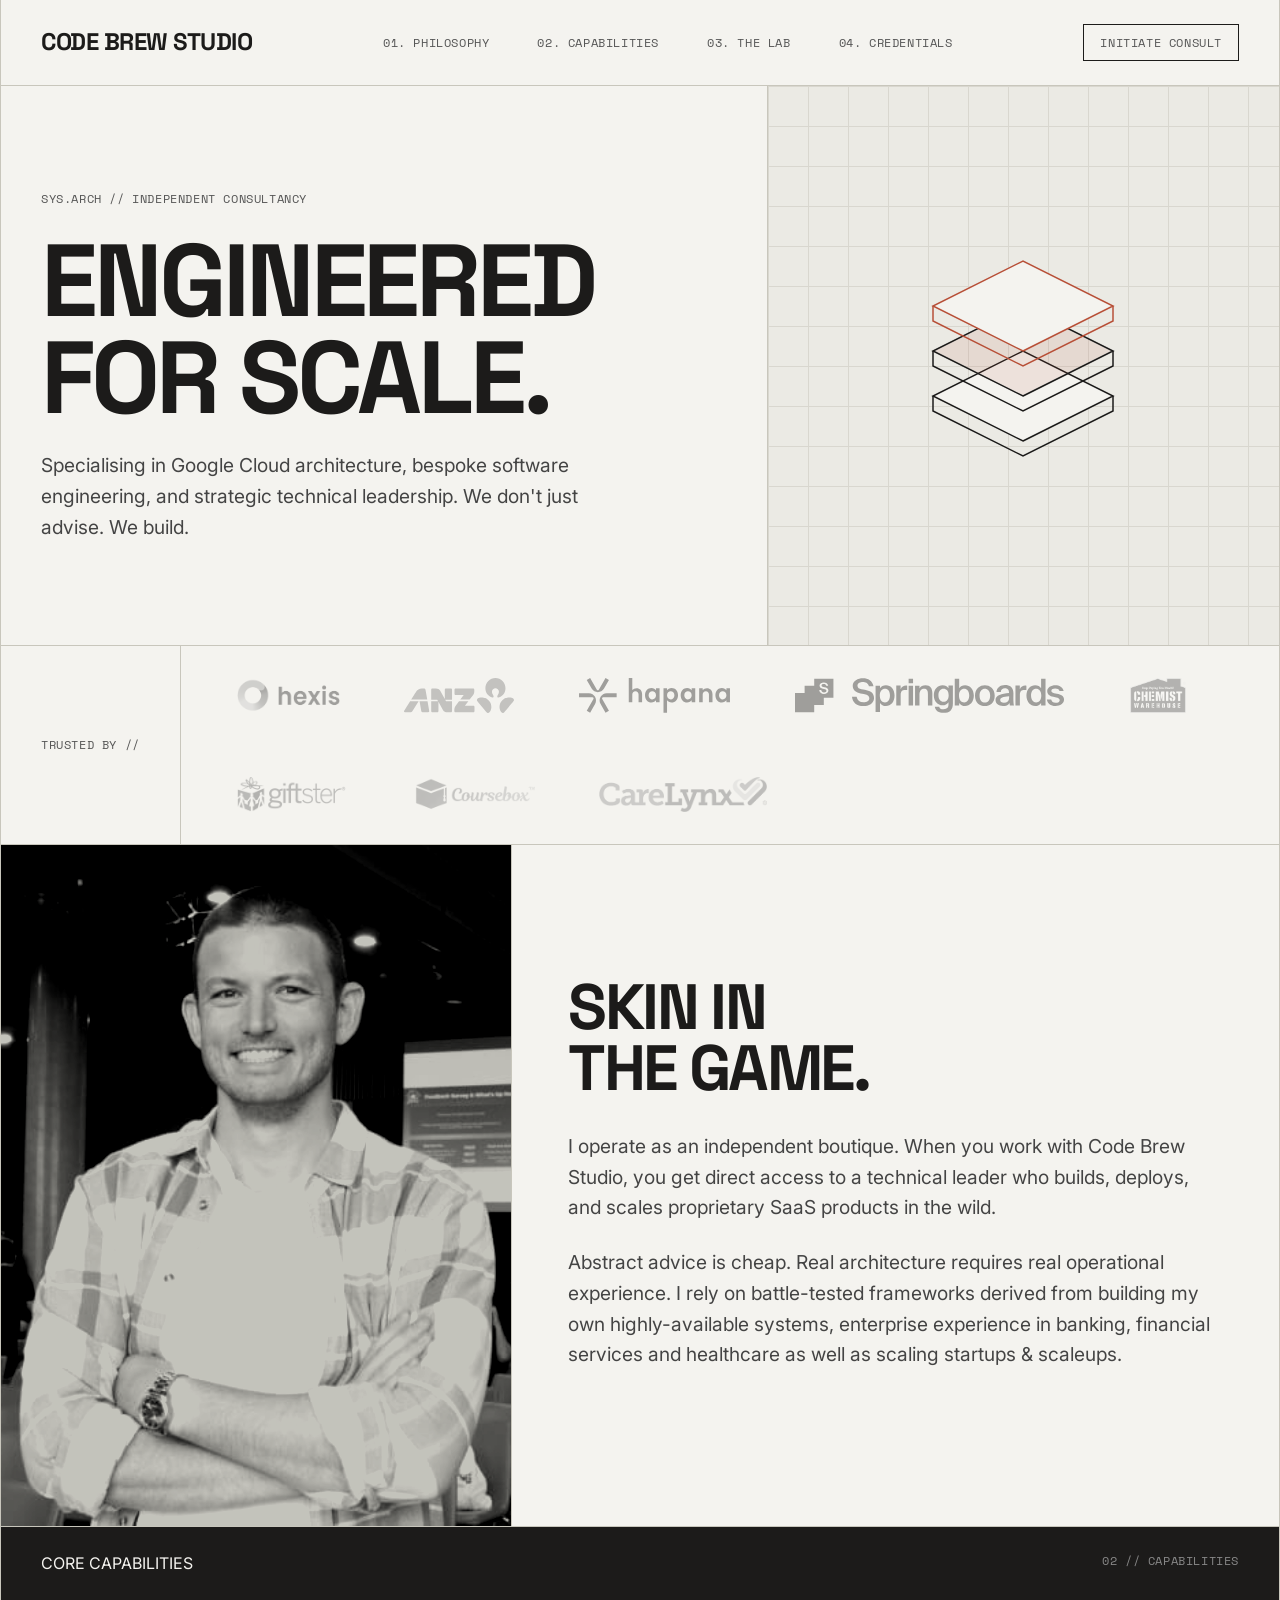
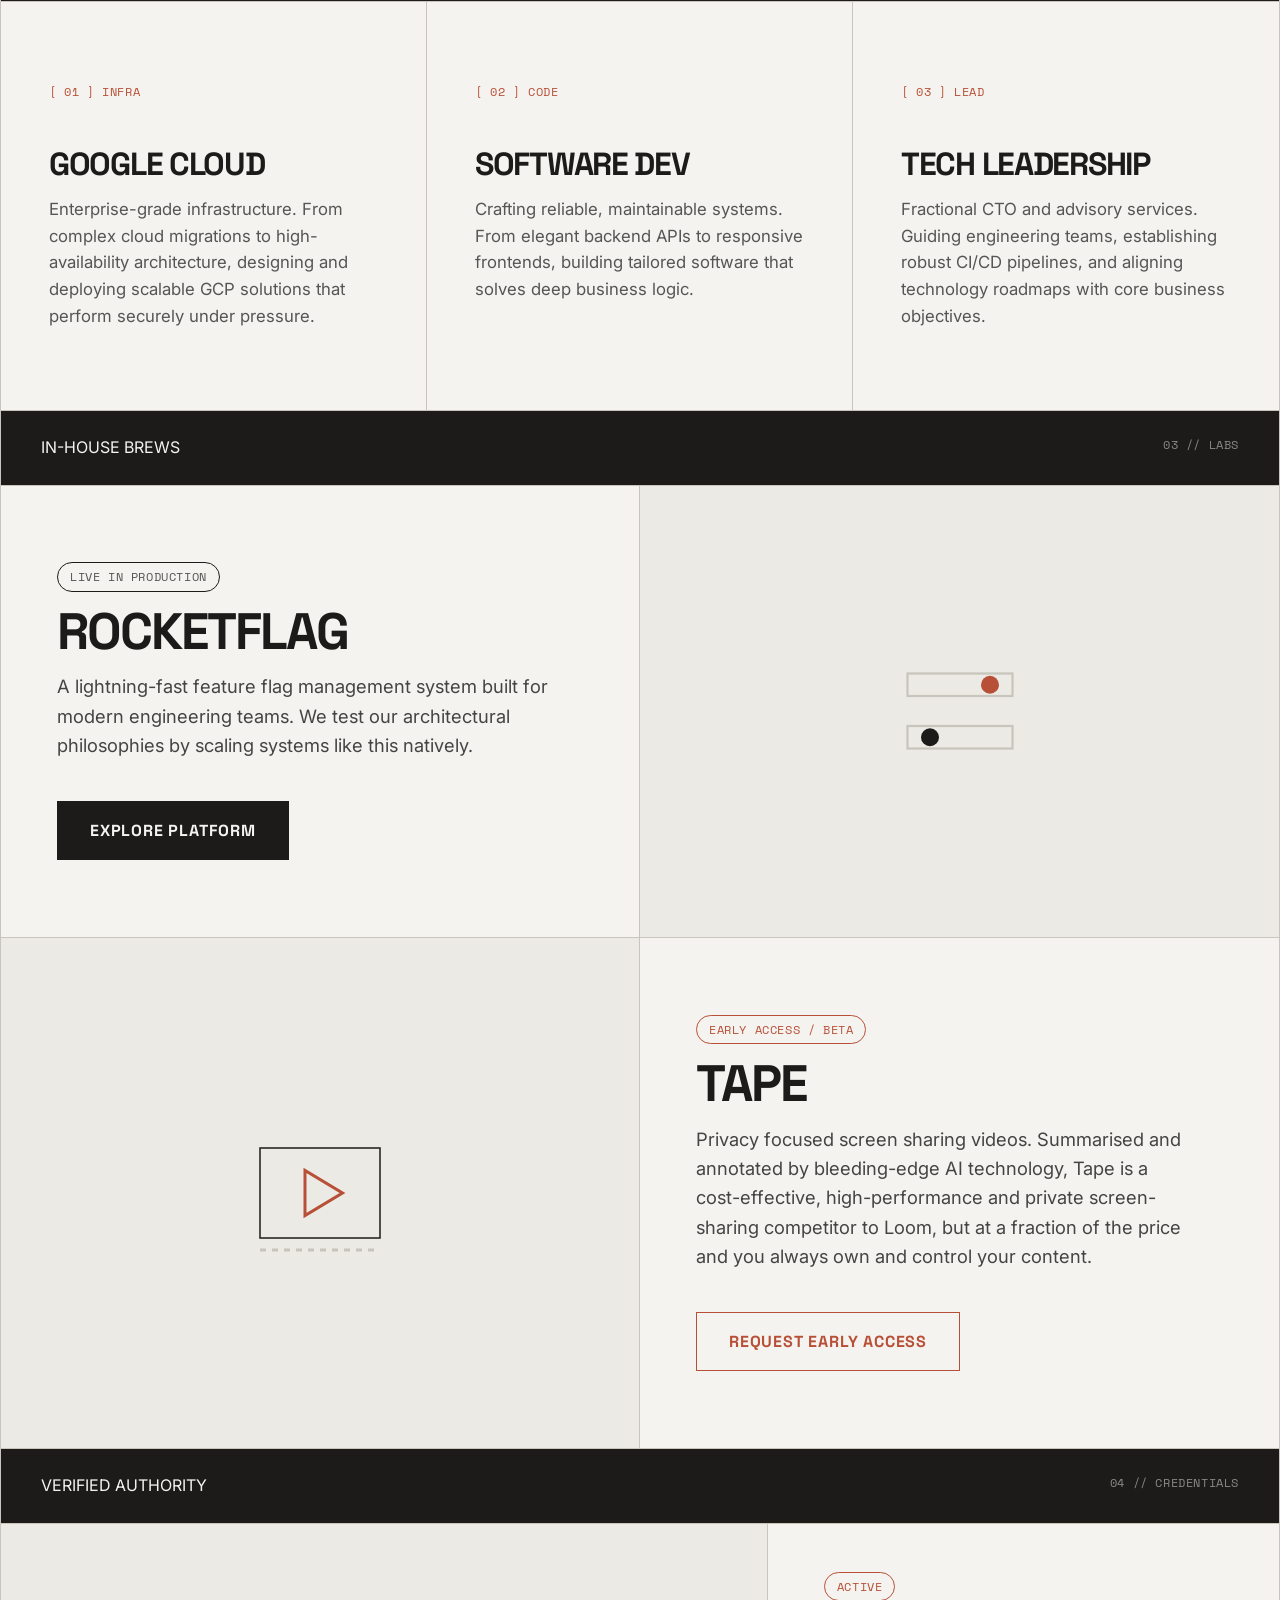
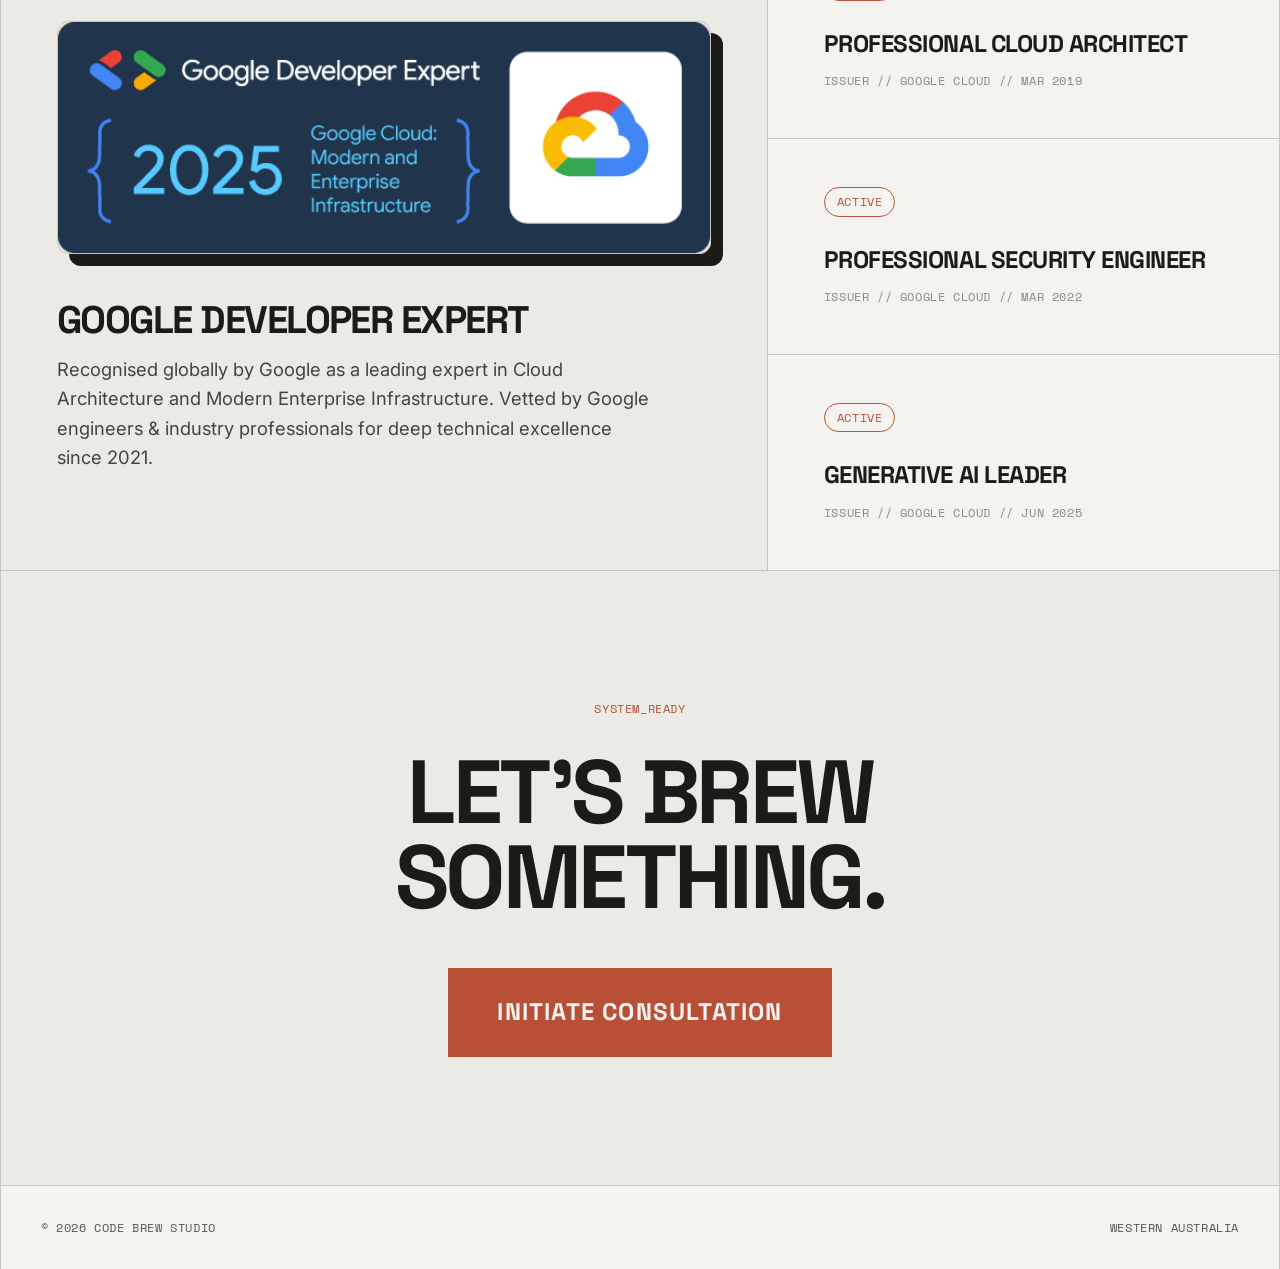
==== public/index.html @ c3c7cd00 "move styles and update with GDE & certs" ====
<!DOCTYPE html>
<html lang="en">

<head>
  <meta charset="UTF-8">
  <meta name="viewport" content="width=device-width, initial-scale=1.0">
  <title>Code Brew Studio | Technical Consultancy & Engineering</title>
  <meta name="description"
    content="Independent boutique technical consultancy specialising in Google Cloud architecture, bespoke software engineering, and technical leadership.">

  <link rel="preconnect" href="https://fonts.googleapis.com">
  <link rel="preconnect" href="https://fonts.gstatic.com" crossorigin>
  <link
    href="https://fonts.googleapis.com/css2?family=Inter:wght@400;500&family=Space+Grotesk:wght@500;700&family=Space+Mono&display=swap"
    rel="stylesheet">
  <link rel="stylesheet" href="css/styles.css">
</head>

<body>

  <div class="container">

    <nav class="b-bottom">
      <div class="brand">Code Brew Studio</div>
      <div class="nav-links mono">
        <a href="#philosophy">01. Philosophy</a>
        <a href="#capabilities">02. Capabilities</a>
        <a href="#saas">03. The Lab</a>
        <a href="#credentials">04. Credentials</a>
      </div>
      <a href="#contact" class="mono" style="border: 1px solid var(--text); padding: 0.5rem 1rem;">Initiate Consult</a>
    </nav>

    <header class="hero b-bottom">
      <div class="hero-content b-right">
        <span class="mono">SYS.ARCH // INDEPENDENT CONSULTANCY</span>
        <h1>ENGINEERED<br>FOR SCALE.</h1>
        <p>Specialising in Google Cloud architecture, bespoke software engineering, and strategic technical leadership.
          We don't just advise. We build.</p>
      </div>

      <div class="hero-visual">
        <div class="grid-bg"></div>
        <svg width="300" height="300" viewBox="0 0 100 100" style="z-index: 1; overflow: visible;">
          <g style="animation: hover 6s ease-in-out infinite;">
            <path d="M50 75 L80 60 L50 45 L20 60 Z" fill="var(--bg)" stroke="var(--text)" stroke-width="0.5" />
            <path d="M20 60 L20 65 L50 80 L80 65 L80 60" fill="none" stroke="var(--text)" stroke-width="0.5" />
          </g>

          <g style="animation: hover 6s ease-in-out infinite 0.5s;">
            <path d="M50 60 L80 45 L50 30 L20 45 Z" fill="var(--accent)" stroke="var(--text)" stroke-width="0.5"
              opacity="0.1" />
            <path d="M50 60 L80 45 L50 30 L20 45 Z" fill="none" stroke="var(--text)" stroke-width="0.5" />
            <path d="M20 45 L20 50 L50 65 L80 50 L80 45" fill="none" stroke="var(--text)" stroke-width="0.5" />
          </g>

          <g style="animation: hover 6s ease-in-out infinite 1s;">
            <path d="M50 45 L80 30 L50 15 L20 30 Z" fill="var(--bg)" stroke="var(--accent)" stroke-width="0.5" />
            <path d="M20 30 L20 35 L50 50 L80 35 L80 30" fill="none" stroke="var(--accent)" stroke-width="0.5" />
          </g>
        </svg>

        <style>
          @keyframes hover {

            0%,
            100% {
              transform: translateY(0);
            }

            50% {
              transform: translateY(-5px);
            }
          }
        </style>
        <!-- <img src="gde.png" alt="Google Developer Expert 2025" class="gde-badge"> -->
      </div>
    </header>

    <div class="logo-strip b-bottom">
      <div class="logo-label b-right mono">
        TRUSTED BY //
      </div>
      <div class="logo-track">
        <img src="img/hexis-logo.png" alt="Hexis" class="client-logo">
        <img src="img/anz-logo.svg" alt="ANZ Bank" class="client-logo">
        <img src="img/hapana.svg" alt="Hapana" class="client-logo">
        <img src="img/springboards.svg" alt="Springboards" class="client-logo">
        <img src="img/chemist_warehouse.png" alt="Chemist Warehouse" class="client-logo">
        <img src="img/giftster.webp" alt="Gifster" class="client-logo">
        <img src="img/coursebox.webp" alt="Courseox" class="client-logo">
        <img src="img/carelynx-logo.webp" alt="CareLynx" class="client-logo">
      </div>
    </div>

    <section id="philosophy" class="philosophy b-bottom">
      <div class="portrait-wrap b-right">
        <img src="profile.jpg?q=80&w=1000&auto=format&fit=crop" alt="Consultant Portrait" class="portrait-img">
      </div>
      <div class="phil-content">
        <h2>SKIN IN<br>THE GAME.</h2>
        <p>I operate as an independent boutique. When you work with Code Brew Studio, you get direct access to a
          technical leader who builds, deploys, and scales proprietary SaaS products in the wild.</p>
        <p>Abstract advice is cheap. Real architecture requires real operational experience. I rely on battle-tested
          frameworks derived from building my own highly-available systems, enterprise experience in banking, financial
          services and healthcare as well as scaling startups & scaleups.</p>
      </div>
    </section>

    <div class="section-label b-bottom" id="capabilities">
      <span>CORE CAPABILITIES</span>
      <span class="mono">02 // CAPABILITIES</span>
    </div>

    <div class="cap-grid b-bottom">
      <div class="cap-card b-right">
        <span class="mono">[ 01 ] INFRA</span>
        <h3>Google Cloud</h3>
        <p>Enterprise-grade infrastructure. From complex cloud migrations to high-availability architecture, designing
          and deploying scalable GCP solutions that perform securely under pressure.</p>
      </div>
      <div class="cap-card b-right">
        <span class="mono">[ 02 ] CODE</span>
        <h3>Software Dev</h3>
        <p>Crafting reliable, maintainable systems. From elegant backend APIs to responsive frontends, building tailored
          software that solves deep business logic.</p>
      </div>
      <div class="cap-card">
        <span class="mono">[ 03 ] LEAD</span>
        <h3>Tech Leadership</h3>
        <p>Fractional CTO and advisory services. Guiding engineering teams, establishing robust CI/CD pipelines, and
          aligning technology roadmaps with core business objectives.</p>
      </div>
    </div>

    <div class="section-label b-bottom" id="saas">
      <span>IN-HOUSE BREWS</span>
      <span class="mono">03 // LABS</span>
    </div>

    <div class="saas-grid b-bottom">
      <div class="saas-item b-bottom">
        <div class="saas-content b-right">
          <span class="mono badge">LIVE IN PRODUCTION</span>
          <h3>RocketFlag</h3>
          <p>A lightning-fast feature flag management system built for modern engineering teams. We test our
            architectural philosophies by scaling systems like this natively.</p>
          <a href="https://rocketflag.app" target="_blank" class="btn">Explore Platform</a>
        </div>
        <div class="saas-visual">
          <svg width="150" height="150" viewBox="0 0 100 100" style="overflow:visible;">
            <rect x="15" y="25" width="70" height="15" fill="none" stroke="var(--border)" stroke-width="1.5" />
            <rect x="15" y="60" width="70" height="15" fill="none" stroke="var(--border)" stroke-width="1.5" />
            <circle cx="70" cy="32.5" r="6" fill="var(--accent)" />
            <circle cx="30" cy="67.5" r="6" fill="var(--text)" />
          </svg>
        </div>
      </div>

      <div class="saas-item">
        <div class="saas-visual b-right">
          <svg width="150" height="150" viewBox="0 0 100 100" style="overflow:visible;">
            <rect x="10" y="20" width="80" height="60" fill="none" stroke="var(--text)" stroke-width="1" />
            <polygon points="40,35 40,65 65,50" fill="none" stroke="var(--accent)" stroke-width="2" />
            <line x1="10" y1="88" x2="90" y2="88" stroke="var(--border)" stroke-width="2" stroke-dasharray="4 4" />
          </svg>
        </div>
        <div class="saas-content">
          <span class="mono badge accent">EARLY ACCESS / BETA</span>
          <h3>Tape</h3>
          <p>Privacy focused screen sharing videos. Summarised and annotated by bleeding-edge AI technology, Tape is a
            cost-effective,
            high-performance and private screen-sharing competitor to Loom, but at a fraction of the price and you
            always own and control your content.</p>
          <a href="mailto:tape@codebrew.au" target="_blank" class="btn btn-outline"
            style="border-color: var(--accent); color: var(--accent);">Request Early Access</a>
        </div>
      </div>
    </div>

    <div class="section-label b-bottom" id="credentials">
      <span>VERIFIED AUTHORITY</span>
      <span class="mono">04 // CREDENTIALS</span>
    </div>

    <div class="cred-grid b-bottom">

      <div class="gde-feature b-right">
        <img src="gde.png" alt="Google Developer Expert 2025" class="gde-badge-img">
        <div>
          <h3>Google Developer Expert</h3>
          <p>Recognised globally by Google as a leading expert in Cloud Architecture and Modern Enterprise
            Infrastructure. Vetted by Google engineers & industry professionals for deep technical excellence since
            2021.</p>
        </div>
      </div>

      <div class="cert-list">
        <div class="cert-item">
          <span class="mono badge accent" style="width: fit-content; margin-bottom: 1rem;">ACTIVE</span>
          <h4>Professional Cloud Architect</h4>
          <span class="mono" style="color: #888;">ISSUER // GOOGLE CLOUD // Mar 2019</span>
        </div>

        <div class="cert-item">
          <span class="mono badge accent" style="width: fit-content; margin-bottom: 1rem;">ACTIVE</span>
          <h4>Professional Security Engineer</h4>
          <span class="mono" style="color: #888;">ISSUER // GOOGLE CLOUD // Mar 2022</span>
        </div>

        <div class="cert-item">
          <span class="mono badge accent" style="width: fit-content; margin-bottom: 1rem;">ACTIVE</span>
          <h4>Generative AI Leader</h4>
          <span class="mono" style="color: #888;">ISSUER // GOOGLE CLOUD // Jun 2025</span>
        </div>
      </div>

    </div>

    <div class="cta b-bottom" id="contact">
      <span class="mono" style="margin-bottom: 2rem; color: var(--accent);">SYSTEM_READY</span>
      <h2>LET'S BREW<br>SOMETHING.</h2>
      <a href="mailto:hello@codebrew.au" class="btn btn-massive">Initiate Consultation</a>
    </div>

    <footer>
      <span class="mono">&copy; 2026 Code Brew Studio</span>
      <span class="mono">Western Australia</span>
    </footer>

  </div>

</body>

</html>
---- public/css/styles.css ----
:root {
  /* Palette: Bone, Charcoal, & Muted Rust */
  --bg: #f4f3ef;
  --text: #1c1b1a;
  --border: #c8c6bc;
  --accent: #b85038;
  --hover: #ebeae4;
}

* {
  margin: 0;
  padding: 0;
  box-sizing: border-box;
}

html {
  scroll-behavior: smooth;
}

body {
  background-color: var(--bg);
  color: var(--text);
  font-family: "Inter", sans-serif;
  line-height: 1.6;
  -webkit-font-smoothing: antialiased;
  overflow-x: hidden;
}

::selection {
  background-color: var(--accent);
  color: var(--bg);
}

/* Typography */
h1,
h2,
h3,
.brand {
  font-family: "Space Grotesk", sans-serif;
  text-transform: uppercase;
  line-height: 0.95;
  letter-spacing: -0.04em;
  font-weight: 700;
}

.mono {
  font-family: "Space Mono", monospace;
  font-size: 0.75rem;
  text-transform: uppercase;
  letter-spacing: 0.05em;
  color: #555;
}

a {
  text-decoration: none;
  color: inherit;
  transition: 0.2s ease;
}

/* Grid Layout */
.container {
  max-width: 1600px;
  margin: 0 auto;
  border-left: 1px solid var(--border);
  border-right: 1px solid var(--border);
  display: flex;
  flex-direction: column;
  min-height: 100vh;
}

.b-bottom {
  border-bottom: 1px solid var(--border);
}

.b-right {
  border-right: 1px solid var(--border);
}

/* Navigation */
nav {
  display: flex;
  justify-content: space-between;
  align-items: center;
  padding: 1.5rem 2.5rem;
  position: sticky;
  top: 0;
  background: rgba(244, 243, 239, 0.95);
  backdrop-filter: blur(8px);
  z-index: 100;
}

.brand {
  font-size: 1.5rem;
  letter-spacing: -0.02em;
}

.nav-links {
  display: flex;
  gap: 3rem;
}

.nav-links a:hover {
  color: var(--accent);
}

/* Hero Section */
.hero {
  display: grid;
  grid-template-columns: 1.2fr 0.8fr;
}

.hero-content {
  padding: 8vw 2.5rem;
  display: flex;
  flex-direction: column;
  justify-content: center;
}

.hero-content h1 {
  font-size: clamp(3.5rem, 8vw, 8rem);
  margin: 1.5rem 0;
}

.hero-content p {
  font-size: clamp(1.1rem, 1.5vw, 1.3rem);
  max-width: 600px;
  color: #444;
}

/* Living Wireframe Visuals */
.hero-visual,
.saas-visual {
  background: var(--hover);
  position: relative;
  overflow: hidden;
  display: flex;
  align-items: center;
  justify-content: center;
}

.hero-visual {
  min-height: 500px;
}

.grid-bg {
  position: absolute;
  inset: 0;
  background-image: linear-gradient(var(--border) 1px, transparent 1px), linear-gradient(90deg, var(--border) 1px, transparent 1px);
  background-size: 40px 40px;
  opacity: 0.5;
}

@keyframes rotate {
  to {
    transform: rotate(360deg);
  }
}

/* Philosophy & Portrait */
.philosophy {
  display: grid;
  grid-template-columns: 0.8fr 1.2fr;
}

.portrait-wrap {
  background: #d9d8d0;
  aspect-ratio: 3/4;
  overflow: hidden;
  position: relative;
}

.portrait-img {
  width: 100%;
  height: 100%;
  object-fit: cover;
  /* Magic CSS to create the raw, moody editorial look */
  filter: grayscale(100%) contrast(140%) brightness(0.9);
  mix-blend-mode: multiply;
}

.phil-content {
  padding: 6vw 3.5rem;
  display: flex;
  flex-direction: column;
  justify-content: center;
}

.phil-content h2 {
  font-size: clamp(2.5rem, 5vw, 5rem);
  margin-bottom: 2rem;
}

.phil-content p {
  font-size: clamp(1.1rem, 1.5vw, 1.3rem);
  color: #444;
  max-width: 650px;
  margin-bottom: 1.5rem;
}

/* Section Labels */
.section-label {
  padding: 1.5rem 2.5rem;
  display: flex;
  justify-content: space-between;
  background: var(--text);
  color: var(--bg);
}

.section-label .mono {
  color: #888;
}

/* Capabilities Grid */
.cap-grid {
  display: grid;
  grid-template-columns: repeat(3, 1fr);
}

.cap-card {
  padding: 5rem 3rem;
  transition: background 0.3s;
}

.cap-card:hover {
  background: var(--hover);
}

.cap-card .mono {
  color: var(--accent);
  margin-bottom: 3rem;
  display: block;
}

.cap-card h3 {
  font-size: 2rem;
  margin-bottom: 1rem;
}

.cap-card p {
  font-size: 1.05rem;
  color: #555;
}

/* SaaS Section */
.saas-grid {
  display: grid;
  grid-template-columns: 1fr;
}

.saas-item {
  display: grid;
  grid-template-columns: 1fr 1fr;
}

.saas-content {
  padding: 6vw 3.5rem;
  display: flex;
  flex-direction: column;
  justify-content: center;
}

.saas-content h3 {
  font-size: clamp(2.5rem, 4vw, 4rem);
  margin: 1rem 0;
}

.saas-content p {
  font-size: 1.15rem;
  color: #444;
  margin-bottom: 2.5rem;
  max-width: 500px;
}

.badge {
  display: inline-block;
  padding: 0.25rem 0.75rem;
  border: 1px solid var(--text);
  border-radius: 50px;
  width: fit-content;
}

.badge.accent {
  border-color: var(--accent);
  color: var(--accent);
}

/* Buttons */
.btn {
  display: inline-flex;
  align-items: center;
  padding: 1rem 2rem;
  background: var(--text);
  color: var(--bg);
  font-family: "Space Grotesk", sans-serif;
  text-transform: uppercase;
  font-weight: 700;
  letter-spacing: 0.05em;
  border: 1px solid var(--text);
  width: fit-content;
  cursor: pointer;
}

.btn:hover {
  background: transparent;
  color: var(--text);
}

.btn-outline {
  background: transparent;
  color: var(--text);
}

.btn-outline:hover {
  background: var(--text);
  color: var(--bg);
}

.saas-visual {
  padding: 4rem;
}

/* Call to Action */
.cta {
  padding: 10vw 2.5rem;
  text-align: center;
  background: var(--hover);
  display: flex;
  flex-direction: column;
  align-items: center;
}

.cta h2 {
  font-size: clamp(3rem, 7vw, 7rem);
  margin-bottom: 3rem;
}

.btn-massive {
  font-size: 1.5rem;
  padding: 1.5rem 3rem;
  background: var(--accent);
  border-color: var(--accent);
  color: var(--bg);
}

.btn-massive:hover {
  background: transparent;
  color: var(--accent);
}

/* --- NEW: Hero Credential Styling --- */
.gde-badge {
  position: relative;
  z-index: 2;
  max-width: 80%;
  height: auto;
  border-radius: 12px;
  border: 1px solid var(--border);
  /* Brutalist hard shadow to make it look like a physical object */
  box-shadow: 12px 12px 0px var(--text);
  transition:
    transform 0.2s ease,
    box-shadow 0.2s ease;
}

.gde-badge:hover {
  transform: translate(-4px, -4px);
  box-shadow: 16px 16px 0px var(--text);
}

/* --- NEW: Trust Strip (Client Logos) --- */
.logo-strip {
  display: flex;
  background: var(--bg);
}

.logo-label {
  padding: 2rem 2.5rem;
  display: flex;
  align-items: center;
  white-space: nowrap;
}

.logo-track {
  display: flex;
  align-items: center;
  justify-content: flex-start;
  flex-wrap: wrap;
  gap: 4rem;
  padding: 2rem 3.5rem;
  width: 100%;
}

.client-logo {
  height: 35px;
  width: auto;
  object-fit: contain;
  /* Magic CSS: Turns colorful logos into subtle blueprint stamps */
  filter: grayscale(100%) opacity(0.35);
  transition:
    filter 0.3s ease,
    opacity 0.3s ease;
}

.client-logo:hover {
  /* Restores full color on hover */
  filter: grayscale(0%) opacity(1);
}

/* Mobile Fixes for the Logo Strip */
@media (max-width: 1024px) {
  .logo-strip {
    flex-direction: column;
  }

  .logo-label {
    border-right: none;
    border-bottom: 1px solid var(--border);
    justify-content: center;
  }

  .logo-track {
    justify-content: center;
    gap: 3rem;
  }
}

/* Footer */
footer {
  padding: 2rem 2.5rem;
  display: flex;
  justify-content: space-between;
}

/* --- TRUST STRIP (LOGOS) --- */
.logo-strip {
  display: flex;
  background: var(--bg);
}

.logo-label {
  padding: 2rem 2.5rem;
  display: flex;
  align-items: center;
  white-space: nowrap;
}

.logo-track {
  display: flex;
  align-items: center;
  justify-content: flex-start;
  flex-wrap: wrap;
  gap: 4rem;
  padding: 2rem 3.5rem;
  width: 100%;
}

.client-logo {
  height: 35px;
  width: auto;
  object-fit: contain;
  /* Turns colorful logos into subtle blueprint stamps */
  filter: grayscale(100%) opacity(0.35);
  transition:
    filter 0.3s ease,
    opacity 0.3s ease;
}

.client-logo:hover {
  /* Restores full color on hover */
  filter: grayscale(0%) opacity(1);
}

/* --- CREDENTIALS GRID --- */
.cred-grid {
  display: grid;
  grid-template-columns: 1.2fr 0.8fr;
  /* Maintains our asymmetrical layout */
}

.gde-feature {
  padding: 6vw 3.5rem;
  display: flex;
  flex-direction: column;
  justify-content: center;
  background: var(--hover);
}

.gde-badge-img {
  max-width: 100%;
  height: auto;
  border-radius: 12px;
  border: 1px solid var(--border);
  /* Brutalist heavy shadow */
  box-shadow: 12px 12px 0px var(--text);
  margin-bottom: 3rem;
  transition:
    transform 0.2s ease,
    box-shadow 0.2s ease;
}

.gde-badge-img:hover {
  transform: translate(-4px, -4px);
  box-shadow: 16px 16px 0px var(--accent);
  /* Rust colored shadow on hover! */
}

.gde-feature h3 {
  font-size: clamp(2rem, 3vw, 3rem);
  margin-bottom: 1rem;
}

.gde-feature p {
  font-size: 1.15rem;
  color: #444;
  max-width: 600px;
}

.cert-list {
  display: flex;
  flex-direction: column;
}

.cert-item {
  padding: 3rem 3.5rem;
  display: flex;
  flex-direction: column;
  justify-content: center;
  flex-grow: 1;
  /* Makes them stretch to fill the column evenly */
  transition: background 0.3s ease;
  border-bottom: 1px solid var(--border);
}

.cert-item:last-child {
  border-bottom: none;
}

.cert-item:hover {
  background: var(--hover);
}

.cert-item h4 {
  font-family: "Space Grotesk", sans-serif;
  font-size: 1.5rem;
  text-transform: uppercase;
  letter-spacing: -0.02em;
  margin: 0.5rem 0;
}

/* Mobile Responsive */
@media (max-width: 1024px) {
  .logo-strip {
    flex-direction: column;
  }

  .logo-label {
    border-right: none;
    border-bottom: 1px solid var(--border);
    justify-content: center;
  }

  .logo-track {
    justify-content: center;
    gap: 3rem;
  }

  .cred-grid {
    grid-template-columns: 1fr;
  }

  .gde-feature {
    border-right: none;
    border-bottom: 1px solid var(--border);
  }

  .hero,
  .philosophy,
  .saas-item,
  .cap-grid {
    grid-template-columns: 1fr;
  }

  .b-right {
    border-right: none;
    border-bottom: 1px solid var(--border);
  }

  .nav-links {
    display: none;
  }

  .hero-visual {
    min-height: 400px;
  }

  .cap-card:not(:last-child) {
    border-bottom: 1px solid var(--border);
  }
}
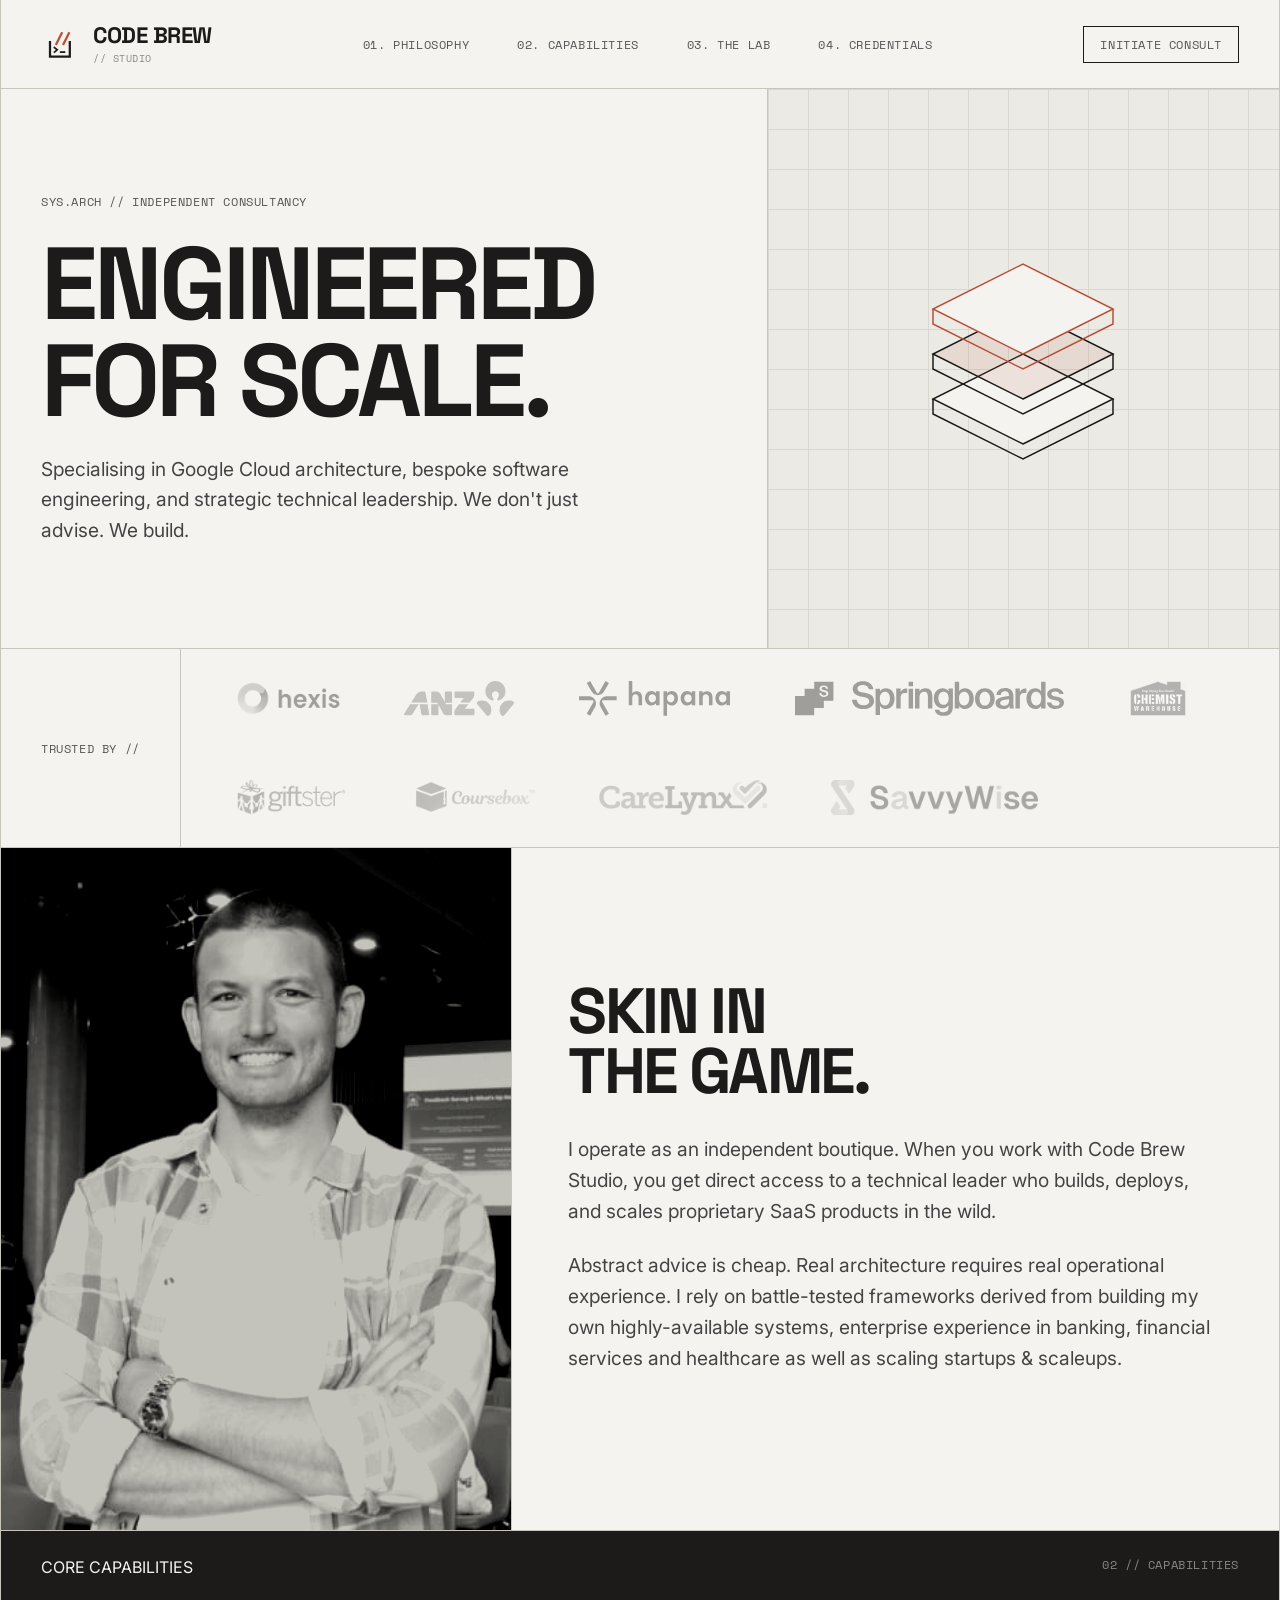
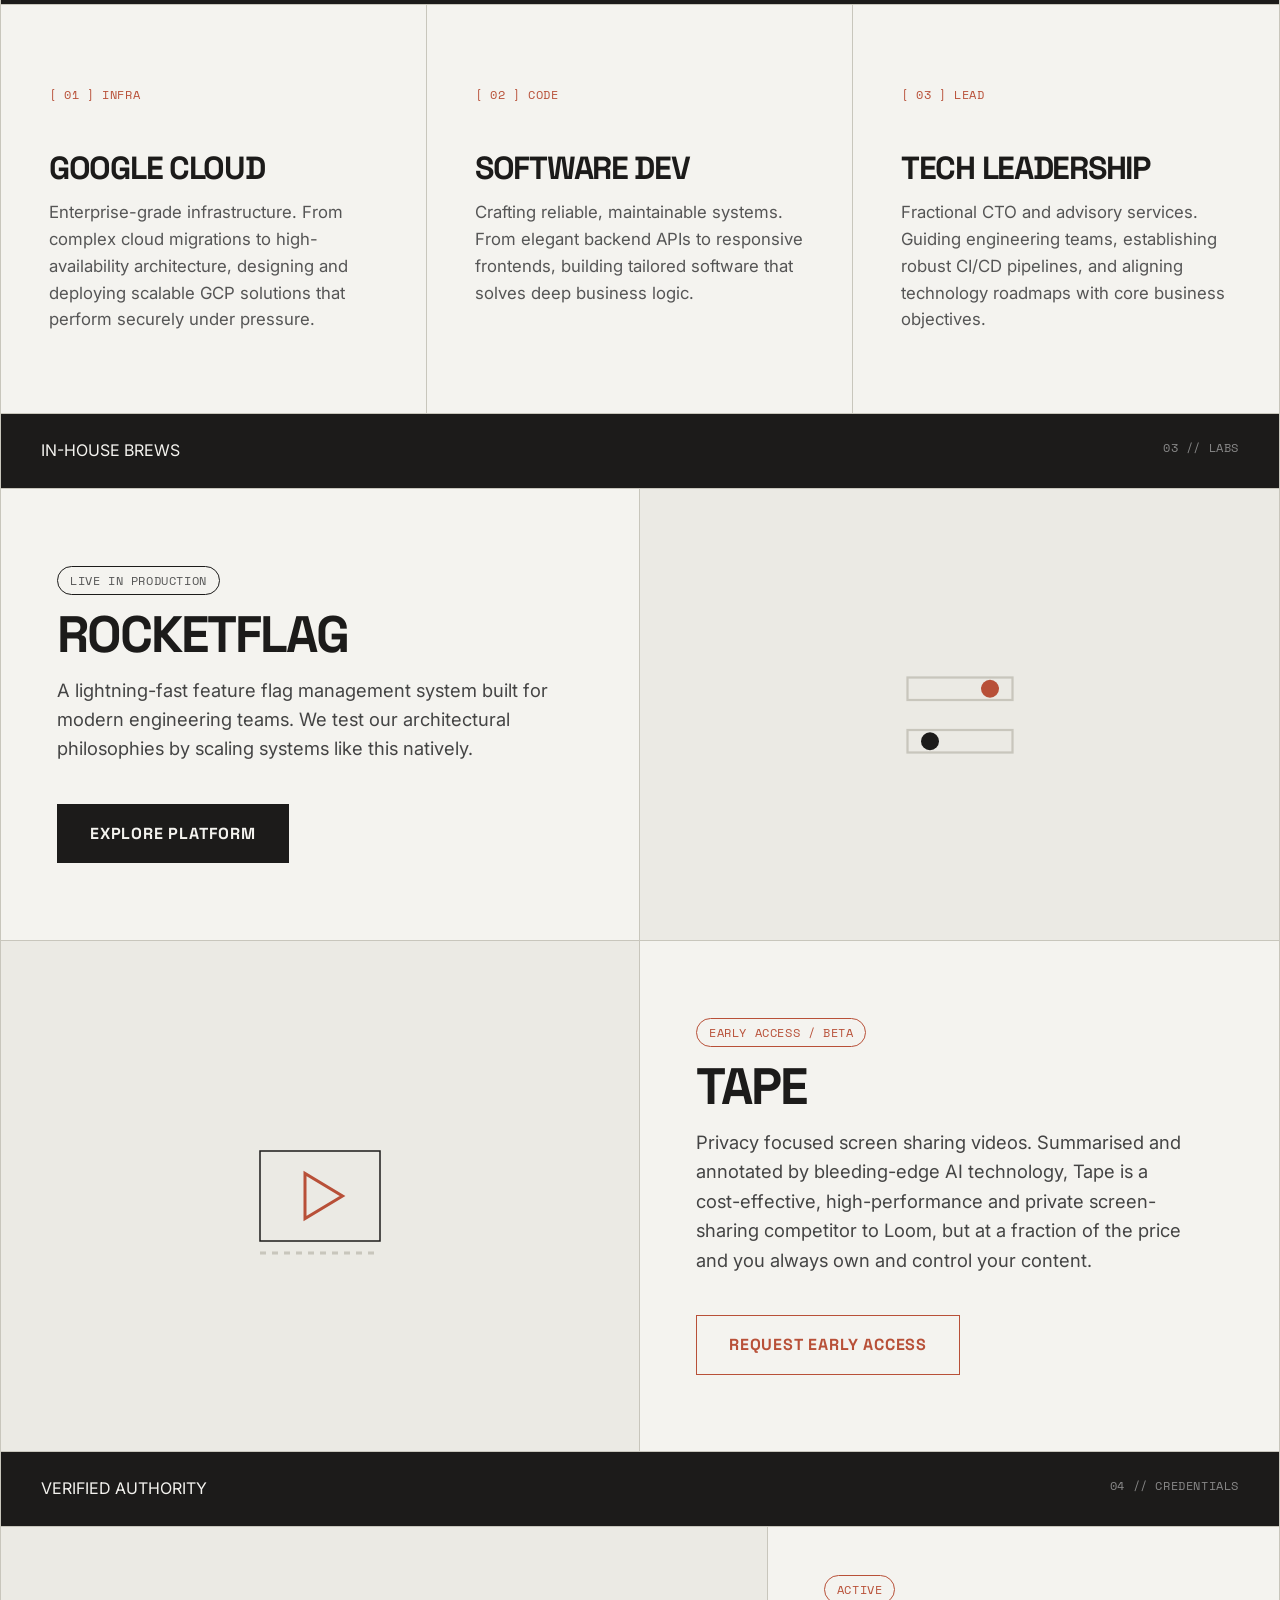
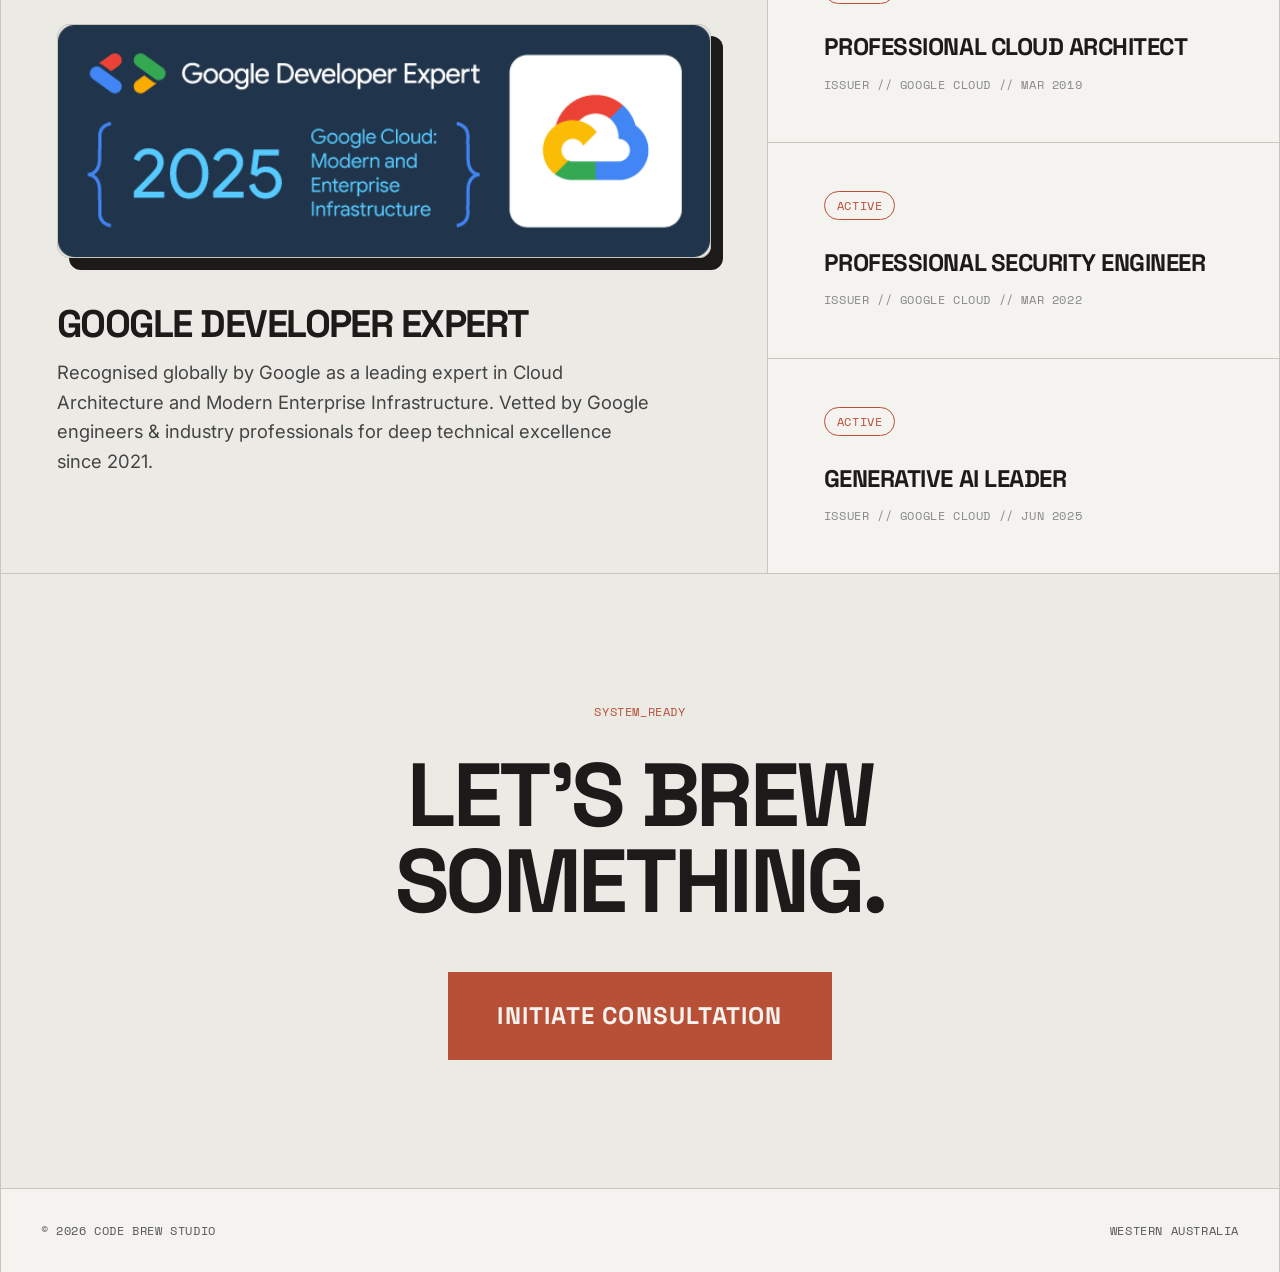
==== commit 0399b314: "added logos" ====
--- a/public/index.html
+++ b/public/index.html
@@ -7,7 +7,7 @@
   <title>Code Brew Studio | Technical Consultancy & Engineering</title>
   <meta name="description"
     content="Independent boutique technical consultancy specialising in Google Cloud architecture, bespoke software engineering, and technical leadership.">
-
+  <link rel="icon" type="image/svg+xml" href="logo.svg">
   <link rel="preconnect" href="https://fonts.googleapis.com">
   <link rel="preconnect" href="https://fonts.gstatic.com" crossorigin>
   <link
@@ -21,7 +21,22 @@
   <div class="container">
 
     <nav class="b-bottom">
-      <div class="brand">Code Brew Studio</div>
+      <div class="brand-lockup" style="display: flex; align-items: center; gap: 1rem; cursor: pointer;">
+        <svg width="36" height="36" viewBox="0 0 40 40" fill="none" xmlns="http://www.w3.org/2000/svg"
+          style="flex-shrink: 0;">
+          <path d="M 17 20 L 23 8 M 25 20 L 31 8" stroke="var(--accent)" stroke-width="2.5" stroke-linecap="square" />
+          <path d="M 10 18 L 10 34 L 32 34 L 32 18" stroke="var(--text)" stroke-width="2.5" stroke-linecap="square"
+            stroke-linejoin="miter" />
+          <path d="M 15 24 L 18 26.5 L 15 29" stroke="var(--text)" stroke-width="2" stroke-linecap="square"
+            stroke-linejoin="miter" />
+          <line x1="21" y1="29" x2="27" y2="29" stroke="var(--text)" stroke-width="2" />
+        </svg>
+
+        <div style="display: flex; flex-direction: column; justify-content: center; transform: translateY(2px);">
+          <span class="brand" style="font-size: 1.4rem; line-height: 0.85; margin: 0;">CODE BREW</span>
+          <span class="mono" style="font-size: 0.65rem; color: #888; margin-top: 0.3rem;">// STUDIO</span>
+        </div>
+      </div>
       <div class="nav-links mono">
         <a href="#philosophy">01. Philosophy</a>
         <a href="#capabilities">02. Capabilities</a>
@@ -88,8 +103,9 @@
         <img src="img/springboards.svg" alt="Springboards" class="client-logo">
         <img src="img/chemist_warehouse.png" alt="Chemist Warehouse" class="client-logo">
         <img src="img/giftster.webp" alt="Gifster" class="client-logo">
-        <img src="img/coursebox.webp" alt="Courseox" class="client-logo">
+        <img src="img/coursebox.webp" alt="Coursebox" class="client-logo">
         <img src="img/carelynx-logo.webp" alt="CareLynx" class="client-logo">
+        <img src="img/savvywise-logo.png" alt="SavvyWise" class="client-logo">
       </div>
     </div>
 
--- a/public/css/styles.css
+++ b/public/css/styles.css
@@ -2,6 +2,7 @@
   /* Palette: Bone, Charcoal, & Muted Rust */
   --bg: #f4f3ef;
   --text: #1c1b1a;
+  --softened-text: #444;
   --border: #c8c6bc;
   --accent: #b85038;
   --hover: #ebeae4;
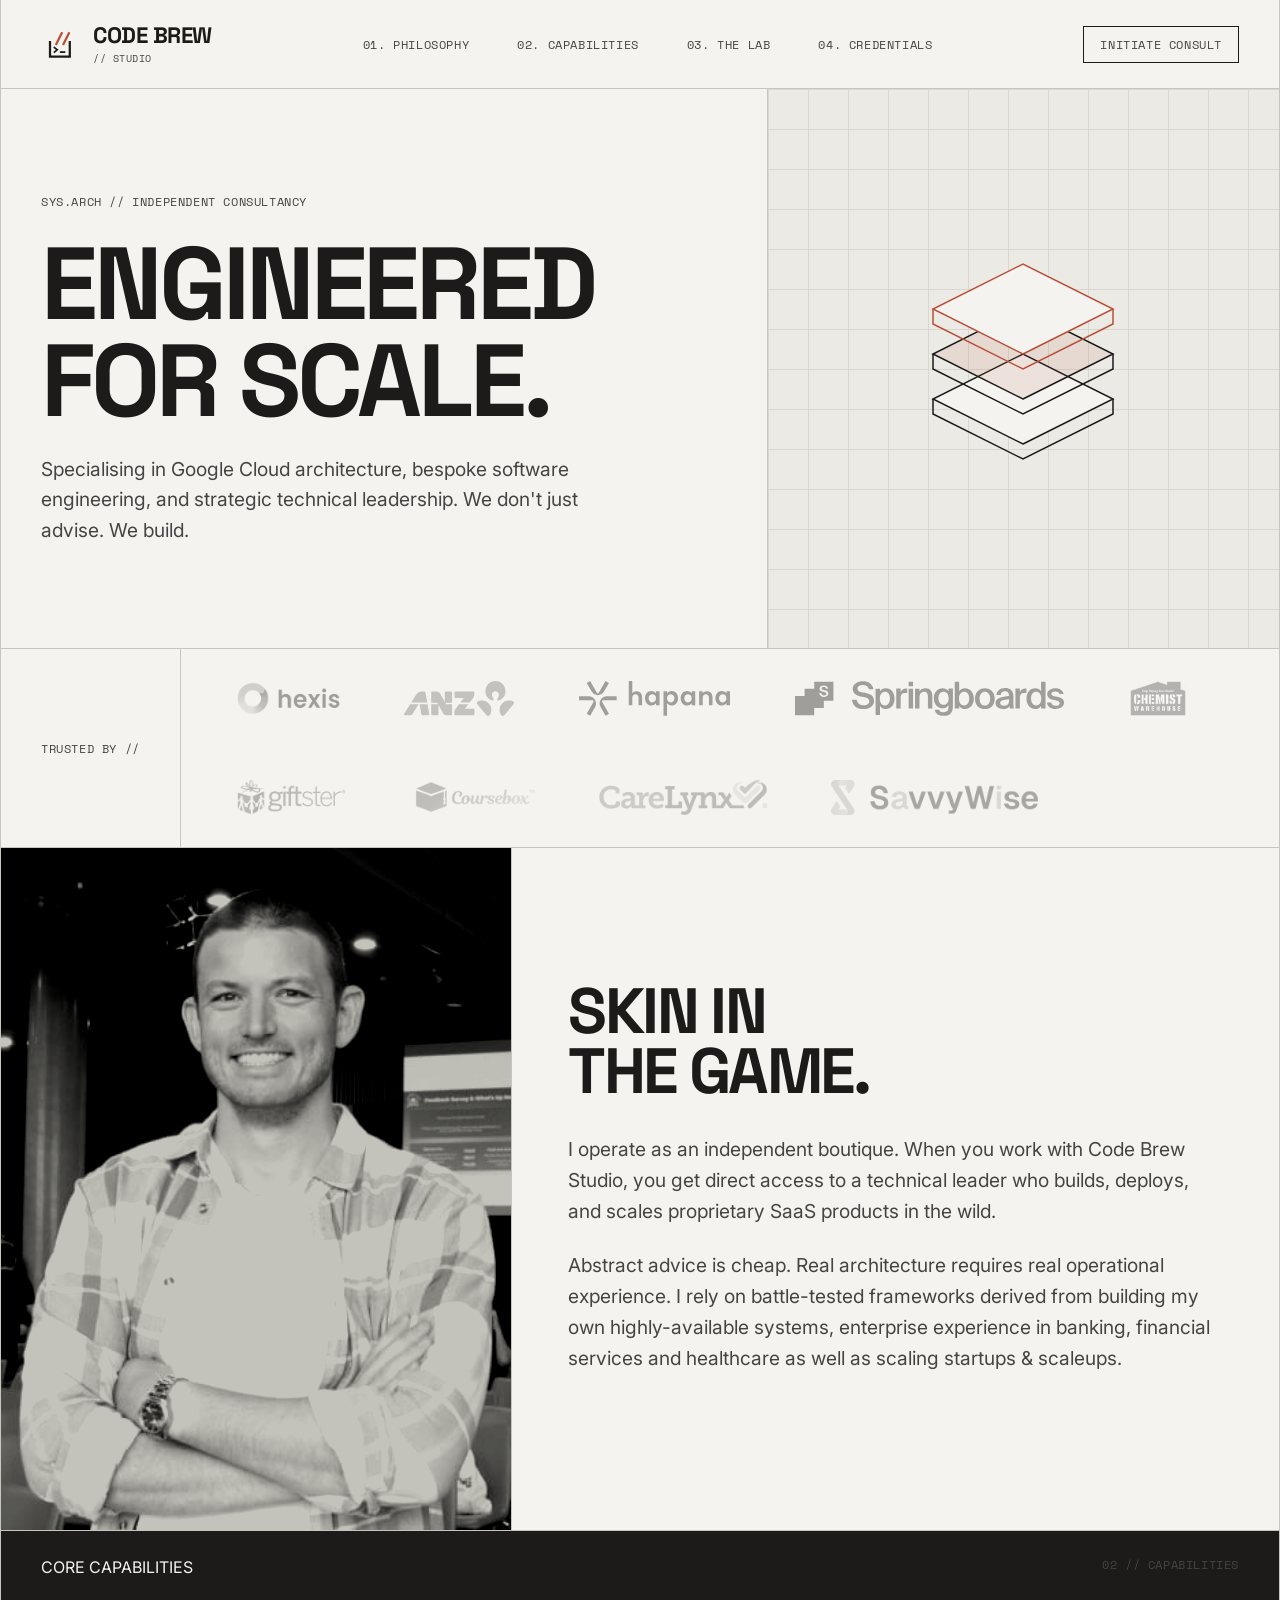
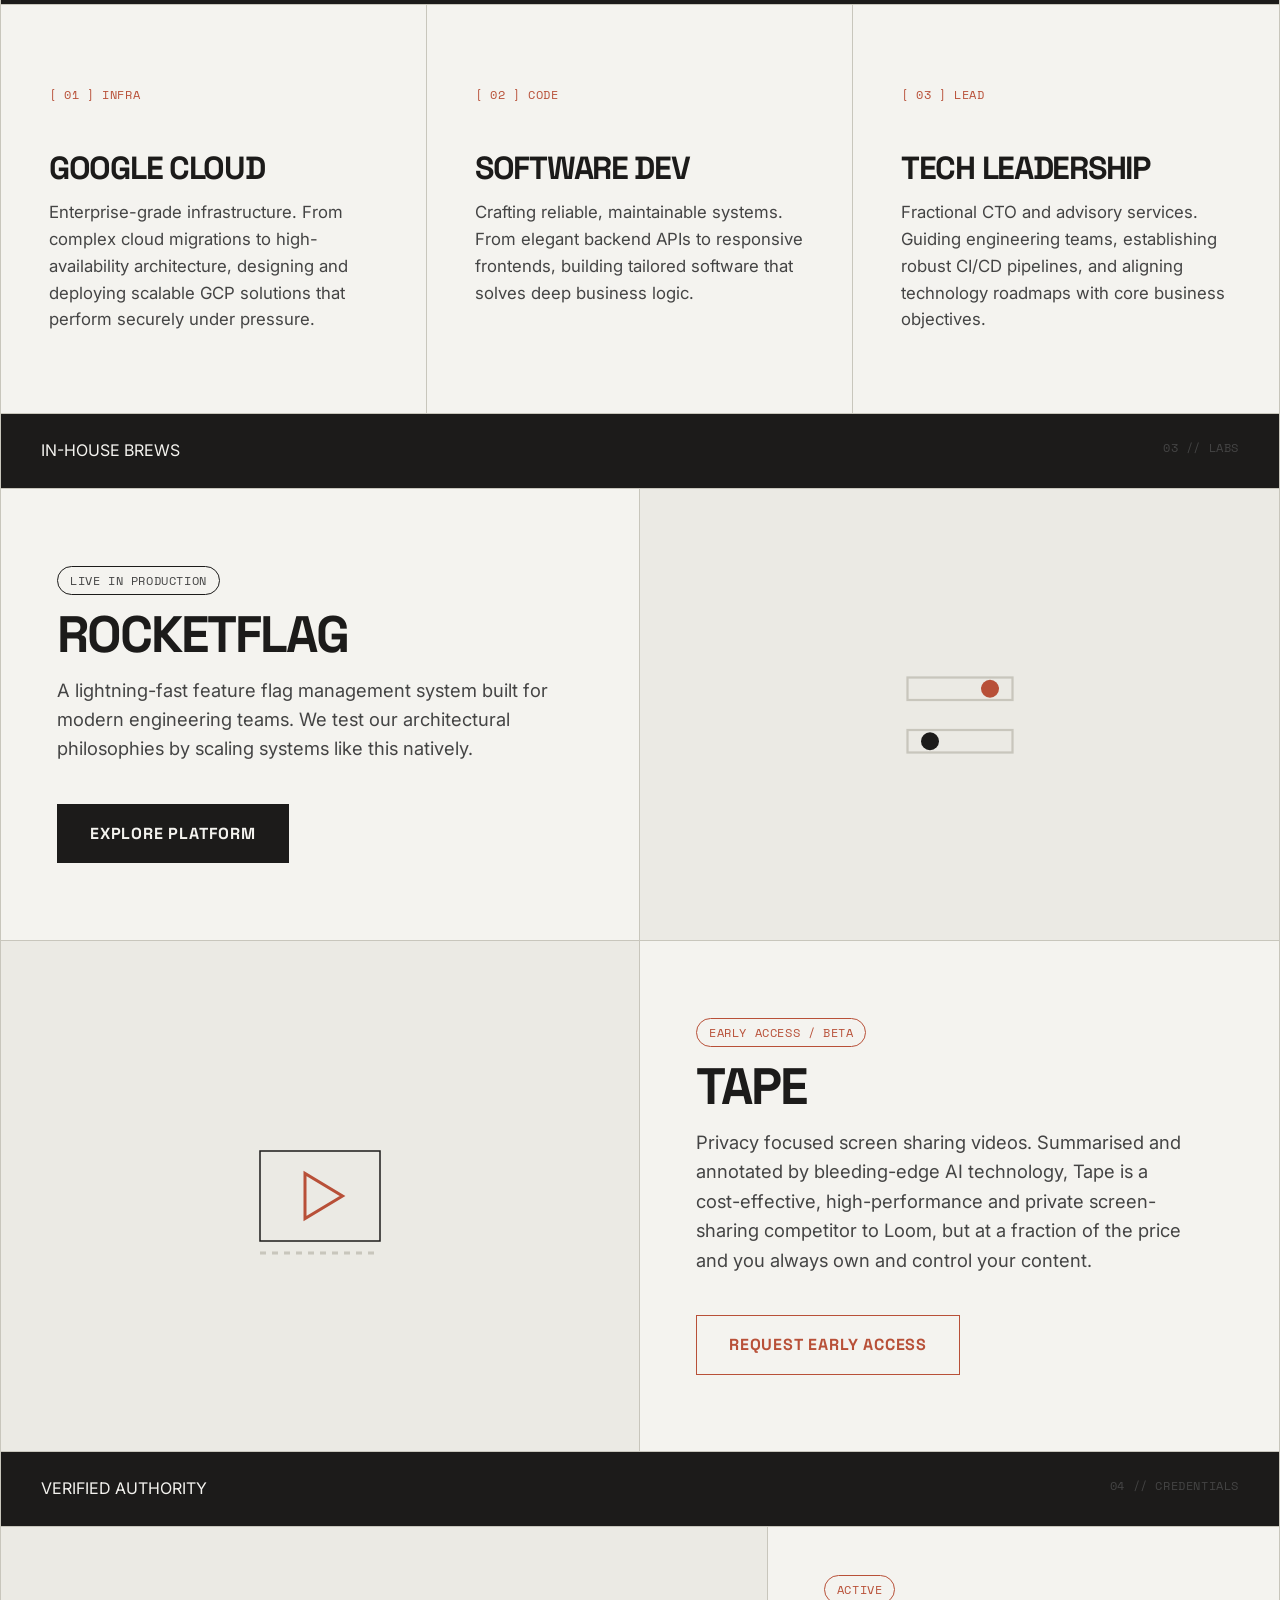
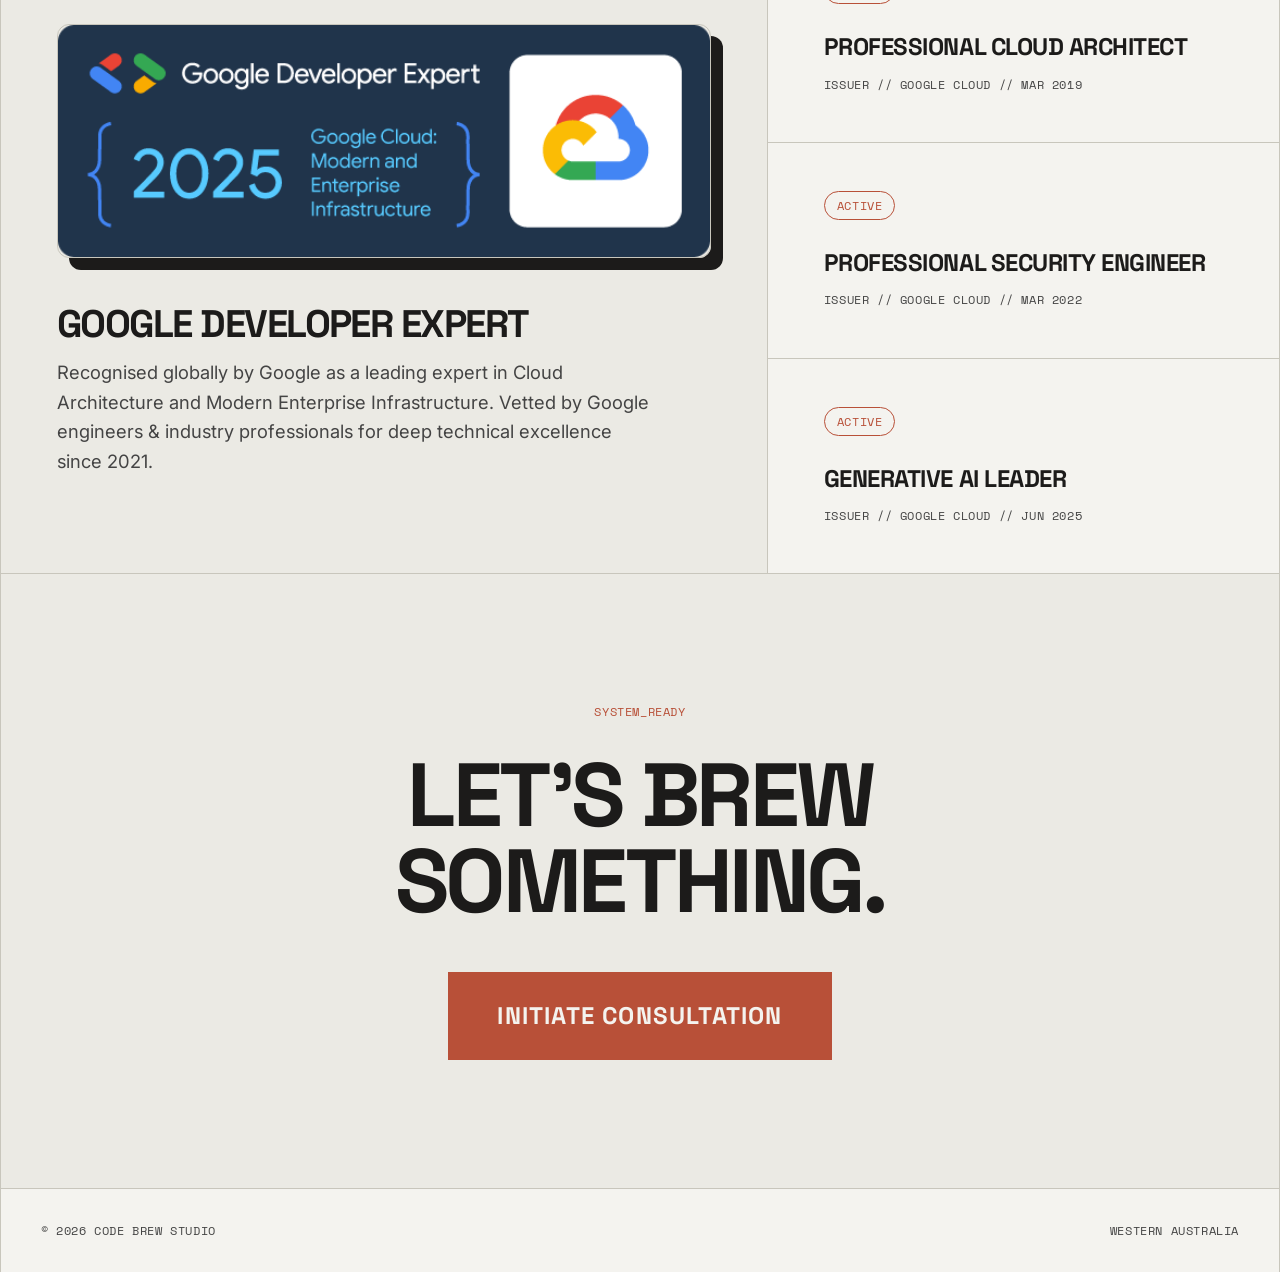
==== commit 1878a213: "refactor: standardise colour usage with CSS variables, add utility classes, and remove trust strip r" ====
--- a/public/index.html
+++ b/public/index.html
@@ -34,7 +34,8 @@
 
         <div style="display: flex; flex-direction: column; justify-content: center; transform: translateY(2px);">
           <span class="brand" style="font-size: 1.4rem; line-height: 0.85; margin: 0;">CODE BREW</span>
-          <span class="mono" style="font-size: 0.65rem; color: #888; margin-top: 0.3rem;">// STUDIO</span>
+          <span class="mono" style="font-size: 0.65rem; color: var(--softened-text); margin-top: 0.3rem;">//
+            STUDIO</span>
         </div>
       </div>
       <div class="nav-links mono">
@@ -75,19 +76,7 @@
           </g>
         </svg>
 
-        <style>
-          @keyframes hover {
-
-            0%,
-            100% {
-              transform: translateY(0);
-            }
-
-            50% {
-              transform: translateY(-5px);
-            }
-          }
-        </style>
+
         <!-- <img src="gde.png" alt="Google Developer Expert 2025" class="gde-badge"> -->
       </div>
     </header>
@@ -213,28 +202,28 @@
 
       <div class="cert-list">
         <div class="cert-item">
-          <span class="mono badge accent" style="width: fit-content; margin-bottom: 1rem;">ACTIVE</span>
+          <span class="mono badge accent mb-1">ACTIVE</span>
           <h4>Professional Cloud Architect</h4>
-          <span class="mono" style="color: #888;">ISSUER // GOOGLE CLOUD // Mar 2019</span>
+          <span class="mono">ISSUER // GOOGLE CLOUD // Mar 2019</span>
         </div>
 
         <div class="cert-item">
-          <span class="mono badge accent" style="width: fit-content; margin-bottom: 1rem;">ACTIVE</span>
+          <span class="mono badge accent mb-1">ACTIVE</span>
           <h4>Professional Security Engineer</h4>
-          <span class="mono" style="color: #888;">ISSUER // GOOGLE CLOUD // Mar 2022</span>
+          <span class="mono">ISSUER // GOOGLE CLOUD // Mar 2022</span>
         </div>
 
         <div class="cert-item">
-          <span class="mono badge accent" style="width: fit-content; margin-bottom: 1rem;">ACTIVE</span>
+          <span class="mono badge accent mb-1">ACTIVE</span>
           <h4>Generative AI Leader</h4>
-          <span class="mono" style="color: #888;">ISSUER // GOOGLE CLOUD // Jun 2025</span>
+          <span class="mono">ISSUER // GOOGLE CLOUD // Jun 2025</span>
         </div>
       </div>
 
     </div>
 
     <div class="cta b-bottom" id="contact">
-      <span class="mono" style="margin-bottom: 2rem; color: var(--accent);">SYSTEM_READY</span>
+      <span class="mono mb-2 accent-text">SYSTEM_READY</span>
       <h2>LET'S BREW<br>SOMETHING.</h2>
       <a href="mailto:hello@codebrew.au" class="btn btn-massive">Initiate Consultation</a>
     </div>
--- a/public/css/styles.css
+++ b/public/css/styles.css
@@ -49,7 +49,7 @@
   font-size: 0.75rem;
   text-transform: uppercase;
   letter-spacing: 0.05em;
-  color: #555;
+  color: var(--softened-text);
 }
 
 a {
@@ -125,7 +125,7 @@
 .hero-content p {
   font-size: clamp(1.1rem, 1.5vw, 1.3rem);
   max-width: 600px;
-  color: #444;
+  color: var(--softened-text);
 }
 
 /* Living Wireframe Visuals */
@@ -154,6 +154,16 @@
 @keyframes rotate {
   to {
     transform: rotate(360deg);
+  }
+}
+
+@keyframes hover {
+  0%,
+  100% {
+    transform: translateY(0);
+  }
+  50% {
+    transform: translateY(-5px);
   }
 }
 
@@ -193,7 +203,7 @@
 
 .phil-content p {
   font-size: clamp(1.1rem, 1.5vw, 1.3rem);
-  color: #444;
+  color: var(--softened-text);
   max-width: 650px;
   margin-bottom: 1.5rem;
 }
@@ -208,7 +218,7 @@
 }
 
 .section-label .mono {
-  color: #888;
+  color: var(--softened-text);
 }
 
 /* Capabilities Grid */
@@ -239,7 +249,7 @@
 
 .cap-card p {
   font-size: 1.05rem;
-  color: #555;
+  color: var(--softened-text);
 }
 
 /* SaaS Section */
@@ -267,7 +277,7 @@
 
 .saas-content p {
   font-size: 1.15rem;
-  color: #444;
+  color: var(--softened-text);
   margin-bottom: 2.5rem;
   max-width: 500px;
 }
@@ -348,6 +358,20 @@
   color: var(--accent);
 }
 
+/* Utilities */
+.mb-1 {
+  margin-bottom: 1rem;
+}
+.mb-2 {
+  margin-bottom: 2rem;
+}
+.mt-1 {
+  margin-top: 1rem;
+}
+.accent-text {
+  color: var(--accent);
+}
+
 /* --- NEW: Hero Credential Styling --- */
 .gde-badge {
   position: relative;
@@ -407,68 +431,11 @@
   filter: grayscale(0%) opacity(1);
 }
 
-/* Mobile Fixes for the Logo Strip */
-@media (max-width: 1024px) {
-  .logo-strip {
-    flex-direction: column;
-  }
-
-  .logo-label {
-    border-right: none;
-    border-bottom: 1px solid var(--border);
-    justify-content: center;
-  }
-
-  .logo-track {
-    justify-content: center;
-    gap: 3rem;
-  }
-}
-
 /* Footer */
 footer {
   padding: 2rem 2.5rem;
   display: flex;
   justify-content: space-between;
-}
-
-/* --- TRUST STRIP (LOGOS) --- */
-.logo-strip {
-  display: flex;
-  background: var(--bg);
-}
-
-.logo-label {
-  padding: 2rem 2.5rem;
-  display: flex;
-  align-items: center;
-  white-space: nowrap;
-}
-
-.logo-track {
-  display: flex;
-  align-items: center;
-  justify-content: flex-start;
-  flex-wrap: wrap;
-  gap: 4rem;
-  padding: 2rem 3.5rem;
-  width: 100%;
-}
-
-.client-logo {
-  height: 35px;
-  width: auto;
-  object-fit: contain;
-  /* Turns colorful logos into subtle blueprint stamps */
-  filter: grayscale(100%) opacity(0.35);
-  transition:
-    filter 0.3s ease,
-    opacity 0.3s ease;
-}
-
-.client-logo:hover {
-  /* Restores full color on hover */
-  filter: grayscale(0%) opacity(1);
 }
 
 /* --- CREDENTIALS GRID --- */
@@ -512,7 +479,7 @@
 
 .gde-feature p {
   font-size: 1.15rem;
-  color: #444;
+  color: var(--softened-text);
   max-width: 600px;
 }
 
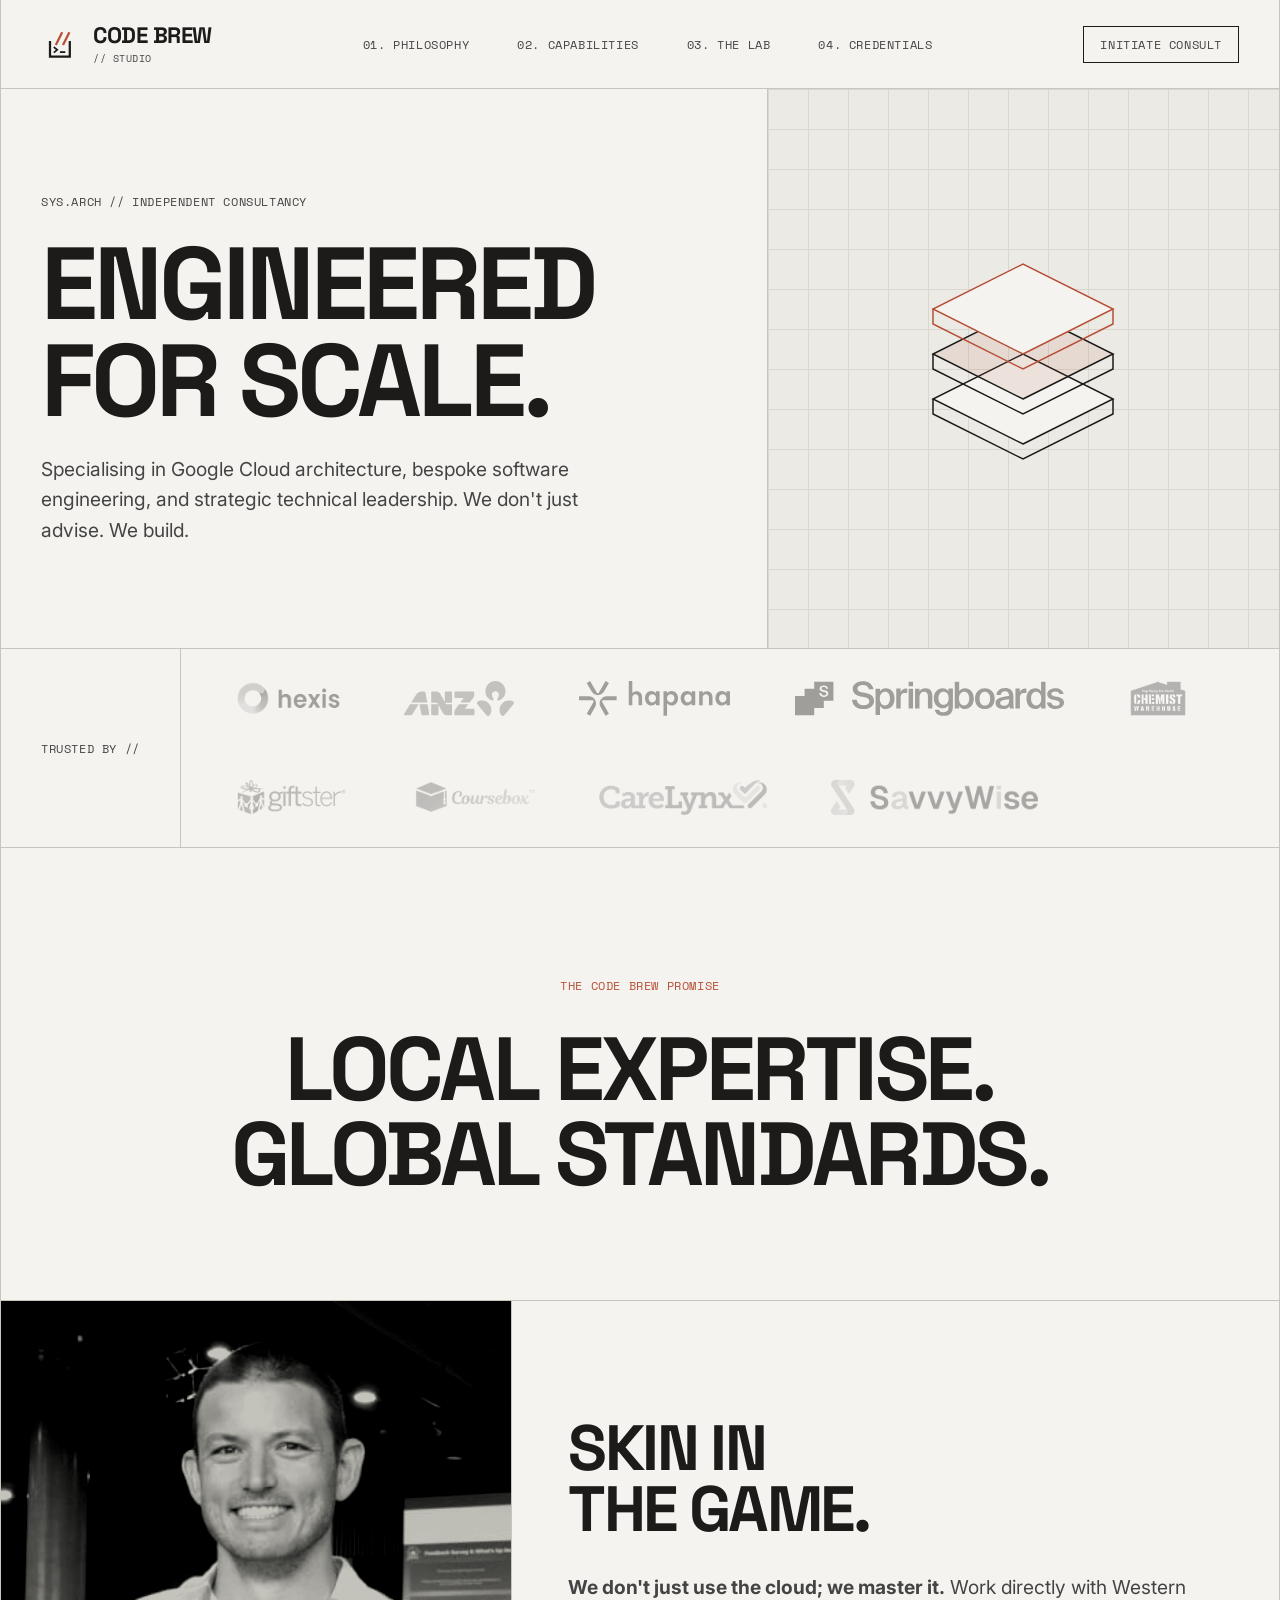
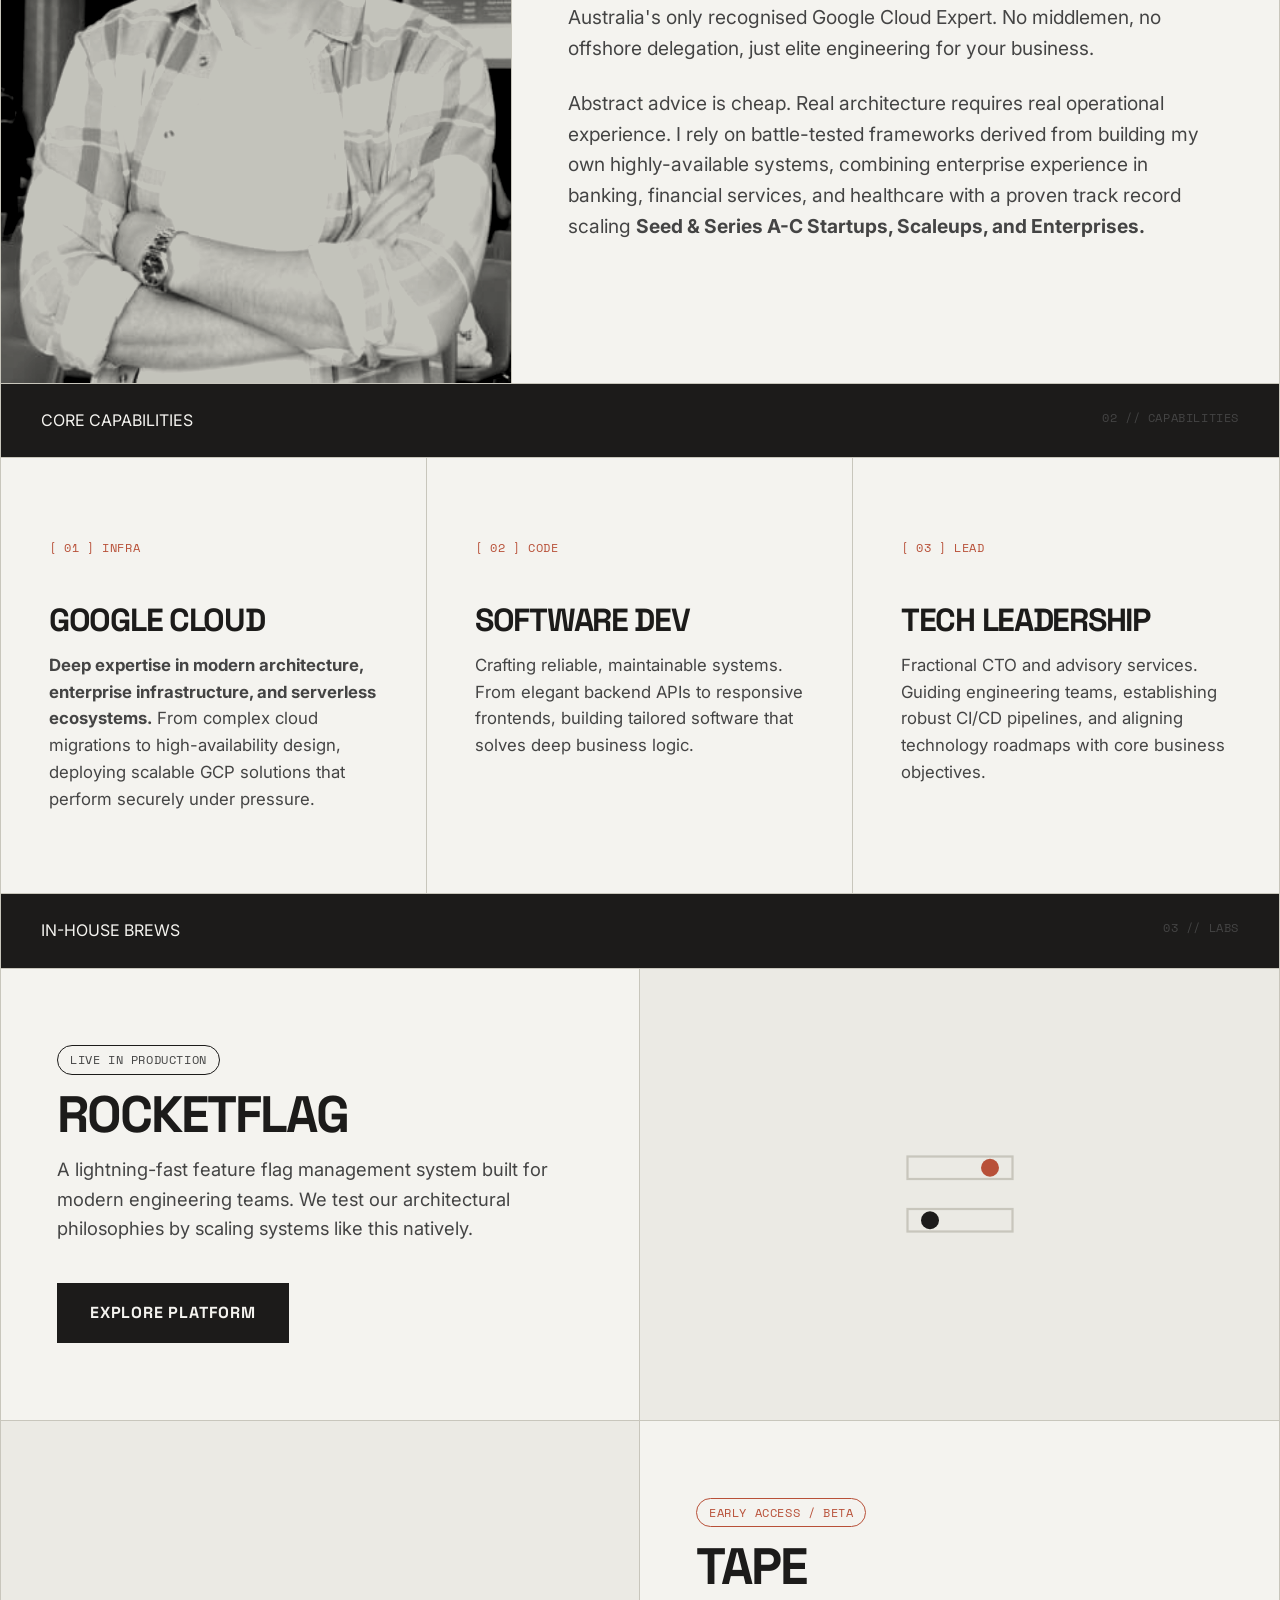
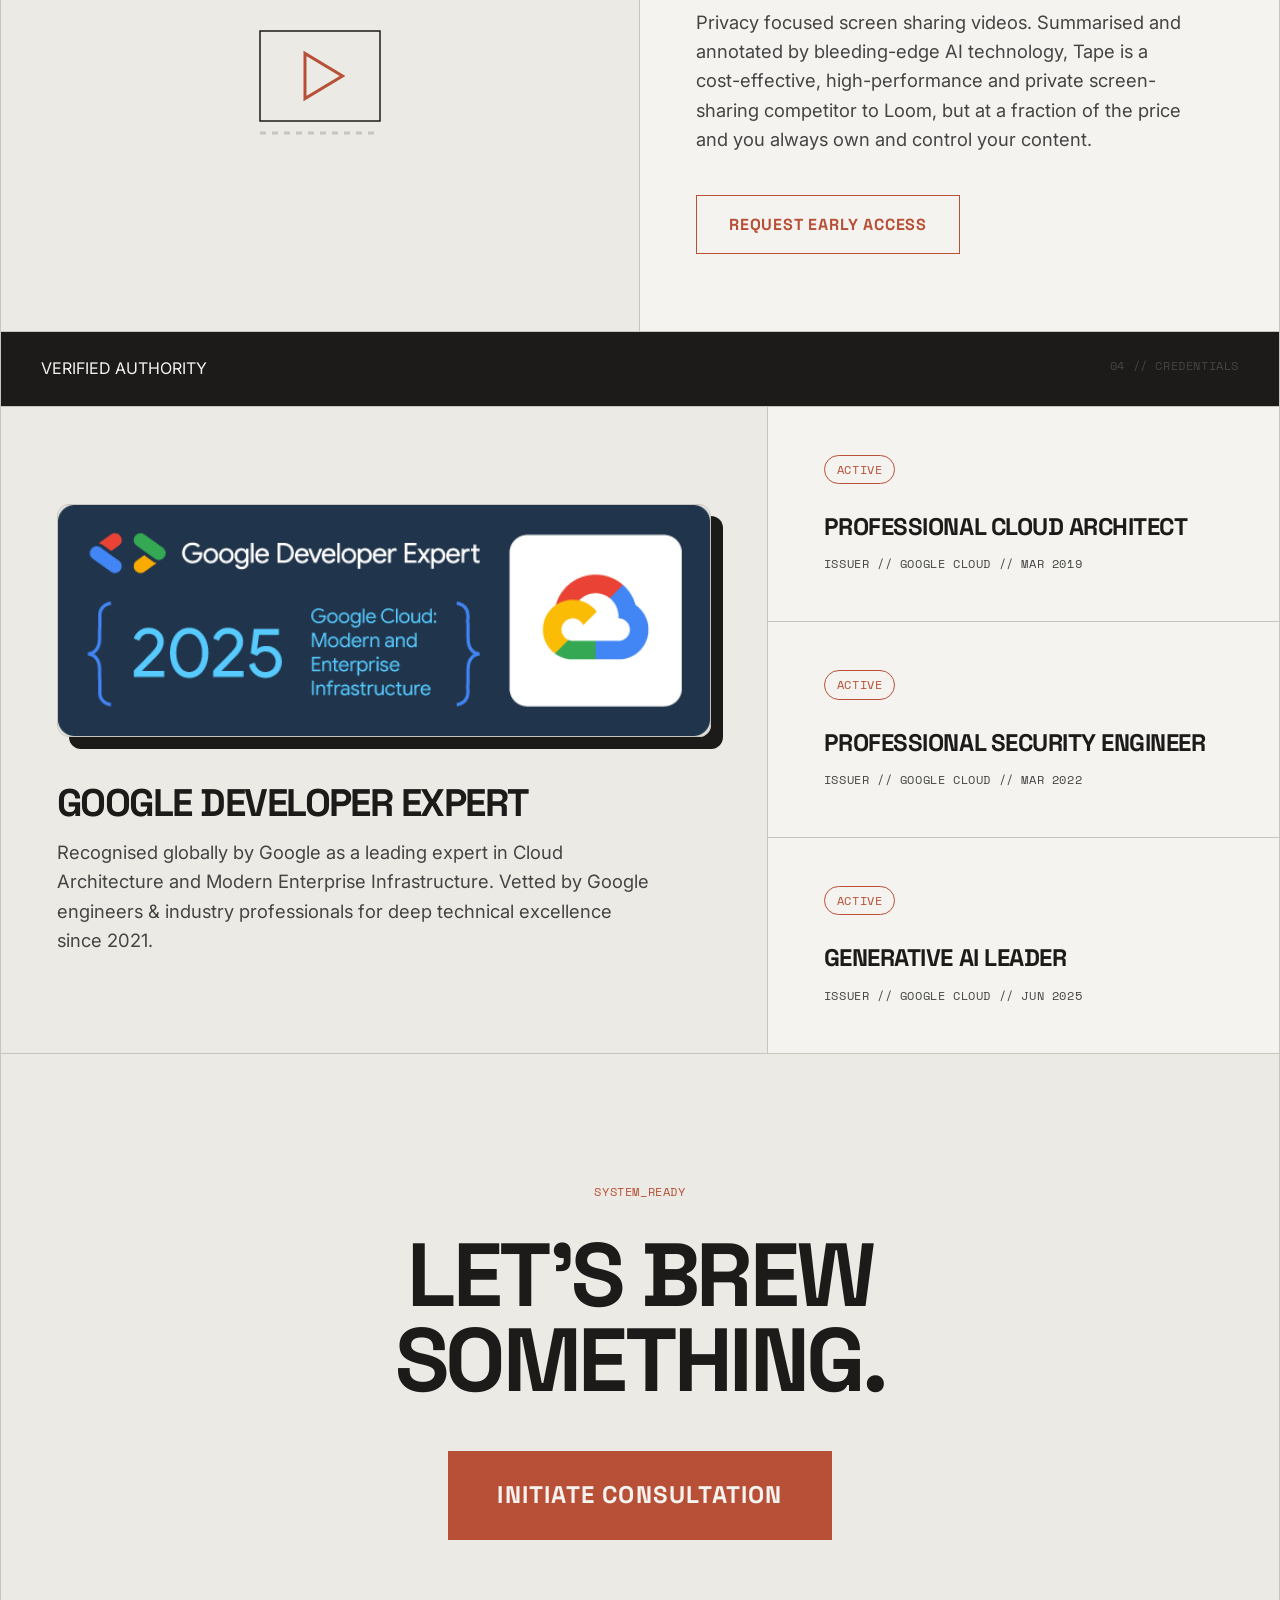
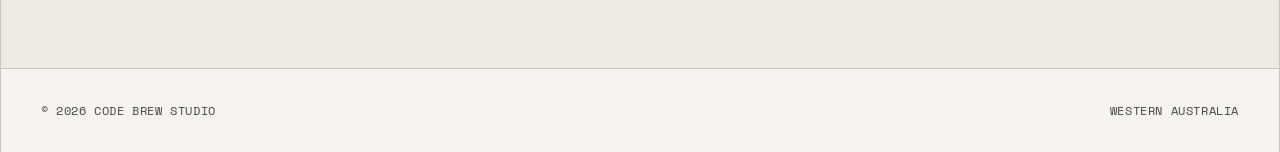
==== commit aac6ef39: "tweaks to copy" ====
--- a/public/index.html
+++ b/public/index.html
@@ -98,17 +98,24 @@
       </div>
     </div>
 
+    <div class="cta b-bottom" style="background: var(--bg); padding-bottom: 8vw;">
+      <span class="mono mb-2" style="color: var(--accent);">THE CODE BREW PROMISE</span>
+      <h2 style="margin-bottom: 0;">LOCAL EXPERTISE.<br>GLOBAL STANDARDS.</h2>
+    </div>
+
     <section id="philosophy" class="philosophy b-bottom">
       <div class="portrait-wrap b-right">
         <img src="profile.jpg?q=80&w=1000&auto=format&fit=crop" alt="Consultant Portrait" class="portrait-img">
       </div>
       <div class="phil-content">
         <h2>SKIN IN<br>THE GAME.</h2>
-        <p>I operate as an independent boutique. When you work with Code Brew Studio, you get direct access to a
-          technical leader who builds, deploys, and scales proprietary SaaS products in the wild.</p>
+        <p><strong>We don't just use the cloud; we master it.</strong> Work directly with Western Australia's only
+          recognised Google Cloud Expert. No middlemen, no offshore delegation, just elite engineering for your
+          business.</p>
         <p>Abstract advice is cheap. Real architecture requires real operational experience. I rely on battle-tested
-          frameworks derived from building my own highly-available systems, enterprise experience in banking, financial
-          services and healthcare as well as scaling startups & scaleups.</p>
+          frameworks derived from building my own highly-available systems, combining enterprise experience in banking,
+          financial services, and healthcare with a proven track record scaling <strong>Seed & Series A-C Startups,
+            Scaleups, and Enterprises.</strong></p>
       </div>
     </section>
 
@@ -121,8 +128,9 @@
       <div class="cap-card b-right">
         <span class="mono">[ 01 ] INFRA</span>
         <h3>Google Cloud</h3>
-        <p>Enterprise-grade infrastructure. From complex cloud migrations to high-availability architecture, designing
-          and deploying scalable GCP solutions that perform securely under pressure.</p>
+        <p><strong>Deep expertise in modern architecture, enterprise infrastructure, and serverless ecosystems.</strong>
+          From complex cloud migrations to high-availability design, deploying scalable GCP solutions that perform
+          securely under pressure.</p>
       </div>
       <div class="cap-card b-right">
         <span class="mono">[ 02 ] CODE</span>
--- a/public/css/styles.css
+++ b/public/css/styles.css
@@ -184,7 +184,6 @@
   width: 100%;
   height: 100%;
   object-fit: cover;
-  /* Magic CSS to create the raw, moody editorial look */
   filter: grayscale(100%) contrast(140%) brightness(0.9);
   mix-blend-mode: multiply;
 }
@@ -372,7 +371,6 @@
   color: var(--accent);
 }
 
-/* --- NEW: Hero Credential Styling --- */
 .gde-badge {
   position: relative;
   z-index: 2;
@@ -392,7 +390,6 @@
   box-shadow: 16px 16px 0px var(--text);
 }
 
-/* --- NEW: Trust Strip (Client Logos) --- */
 .logo-strip {
   display: flex;
   background: var(--bg);
@@ -469,7 +466,6 @@
 .gde-badge-img:hover {
   transform: translate(-4px, -4px);
   box-shadow: 16px 16px 0px var(--accent);
-  /* Rust colored shadow on hover! */
 }
 
 .gde-feature h3 {
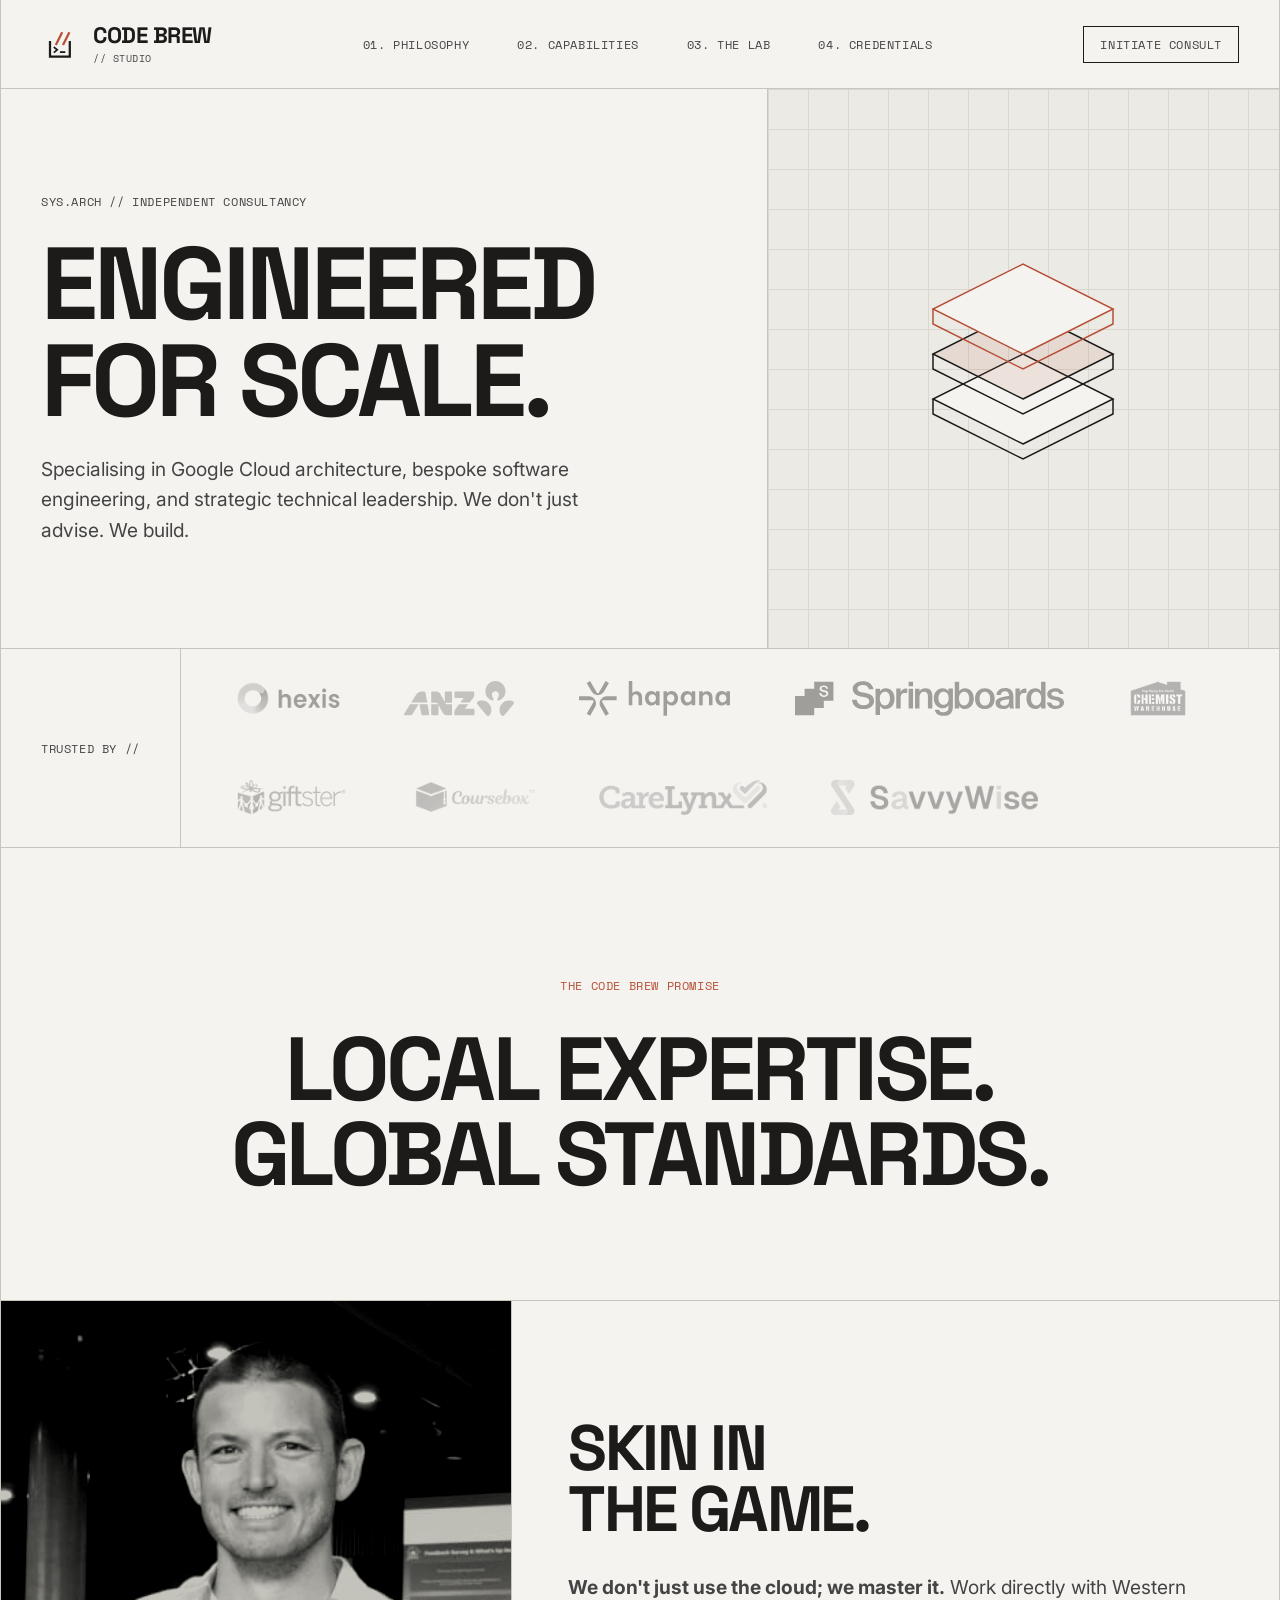
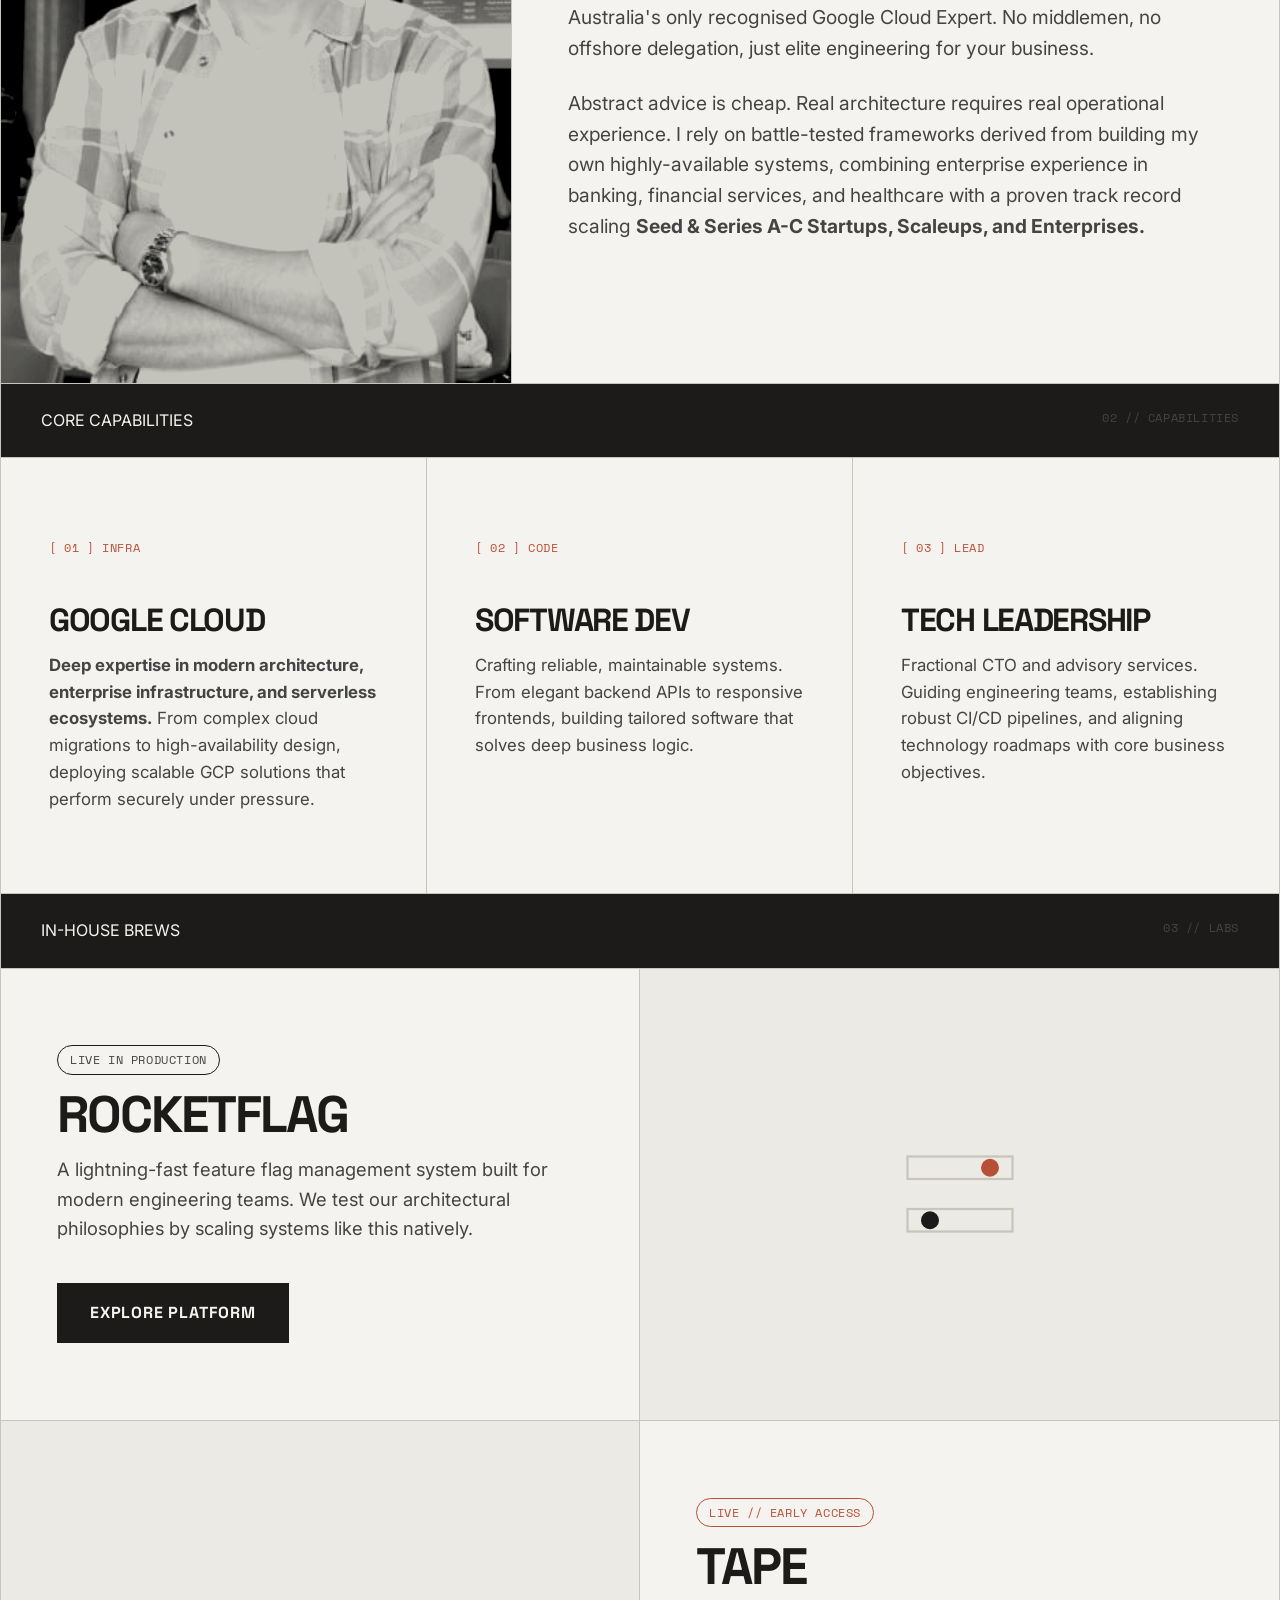
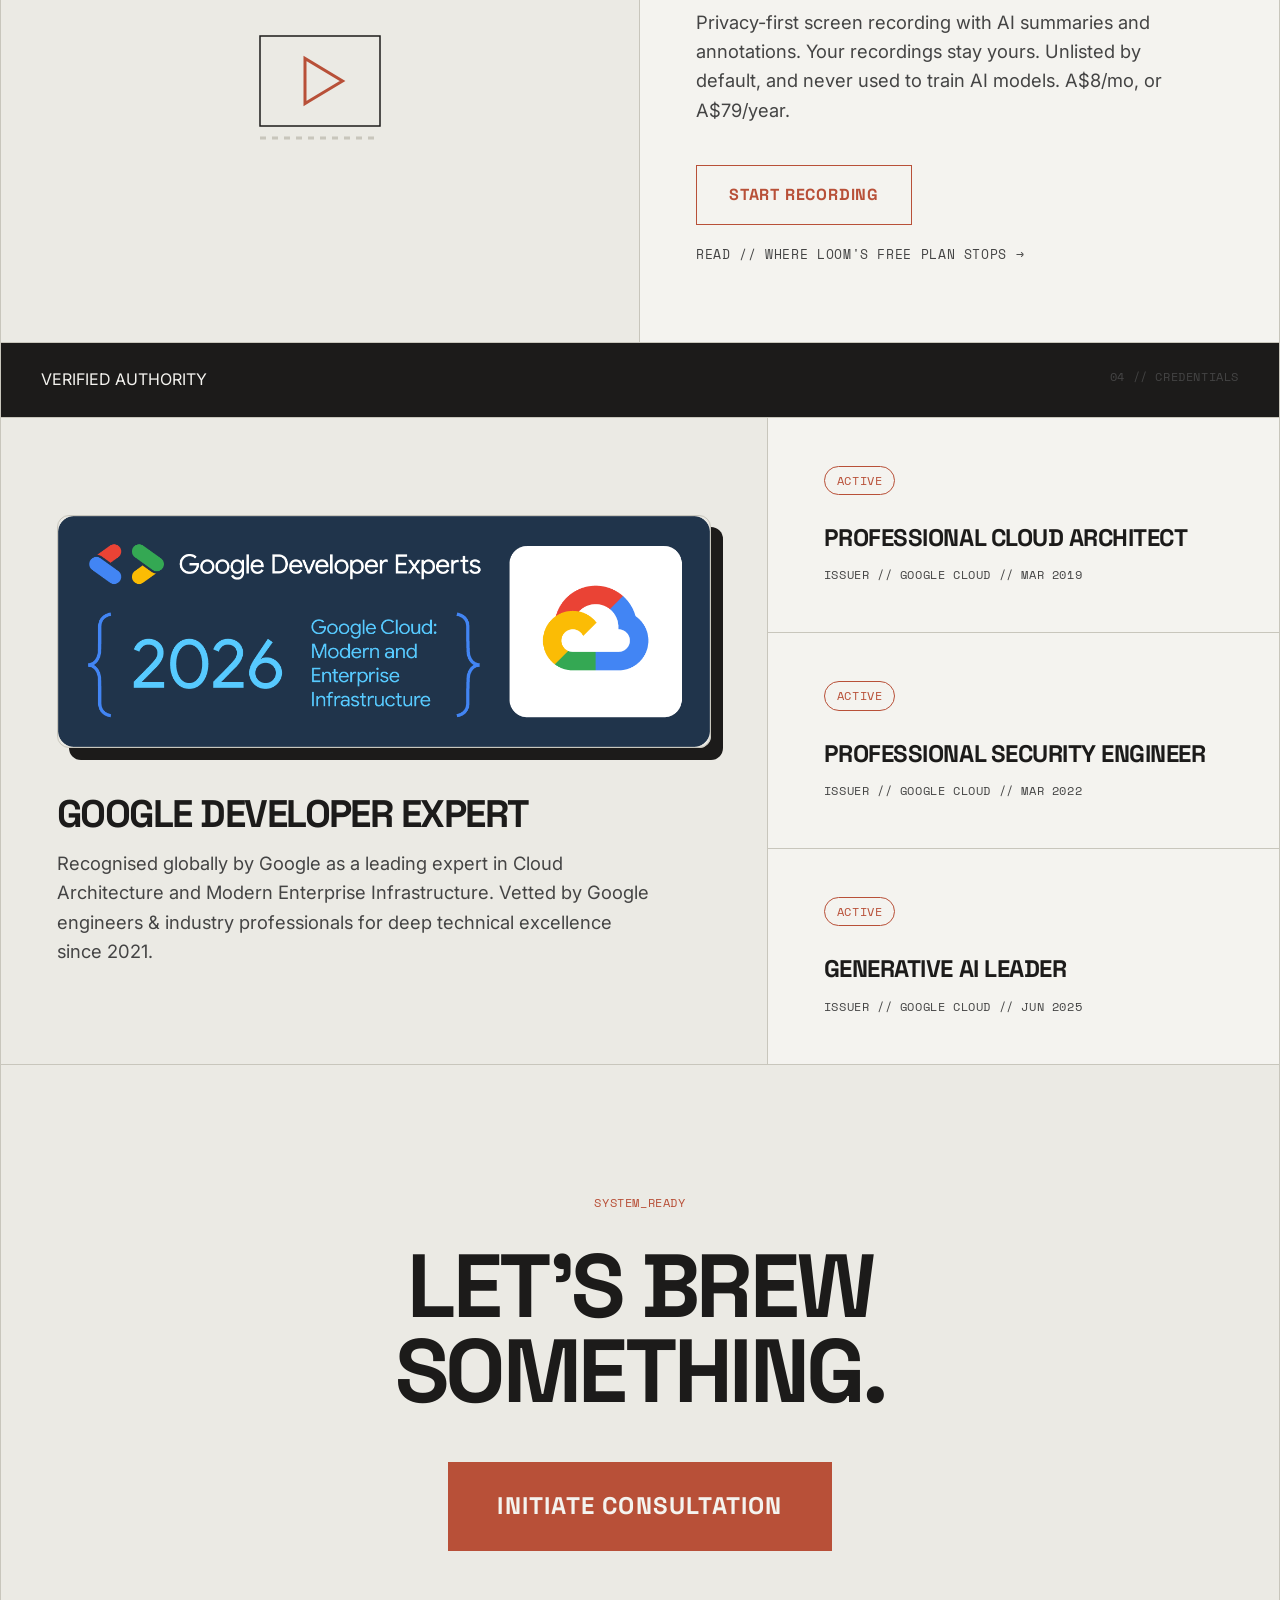
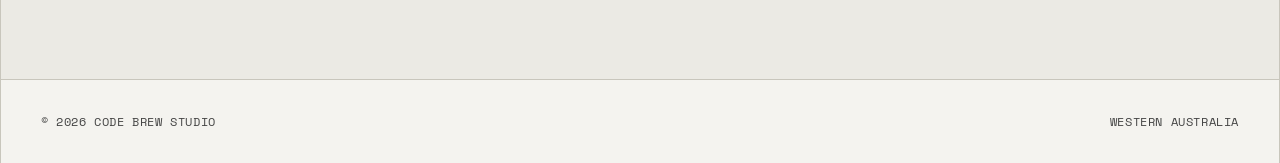
==== commit 7fd674cb: "update Tape product section with live status, pricing, and blog link" ====
--- a/public/index.html
+++ b/public/index.html
@@ -179,14 +179,16 @@
           </svg>
         </div>
         <div class="saas-content">
-          <span class="mono badge accent">EARLY ACCESS / BETA</span>
+          <span class="mono badge accent">LIVE // EARLY ACCESS</span>
           <h3>Tape</h3>
-          <p>Privacy focused screen sharing videos. Summarised and annotated by bleeding-edge AI technology, Tape is a
-            cost-effective,
-            high-performance and private screen-sharing competitor to Loom, but at a fraction of the price and you
-            always own and control your content.</p>
-          <a href="mailto:tape@codebrew.au" target="_blank" class="btn btn-outline"
-            style="border-color: var(--accent); color: var(--accent);">Request Early Access</a>
+          <p>Privacy-first screen recording with AI summaries and annotations. Your recordings stay yours. Unlisted by default, and never used to train AI models. A$8/mo, or A$79/year.</p>
+          <a href="https://use-tape.com/?utm_source=codebrew&amp;utm_medium=referral&amp;utm_campaign=site-labs"
+            target="_blank" class="btn btn-outline" style="border-color: var(--accent); color: var(--accent);">Start
+            Recording</a>
+          <a href="https://use-tape.com/blog/loom-free-plan-limits?utm_source=codebrew&amp;utm_medium=referral&amp;utm_campaign=site-labs-blog"
+            target="_blank" class="mono"
+            style="display: block; margin-top: 1.25rem; font-size: 0.8rem; color: var(--softened-text);">READ //
+            WHERE LOOM'S FREE PLAN STOPS &rarr;</a>
         </div>
       </div>
     </div>
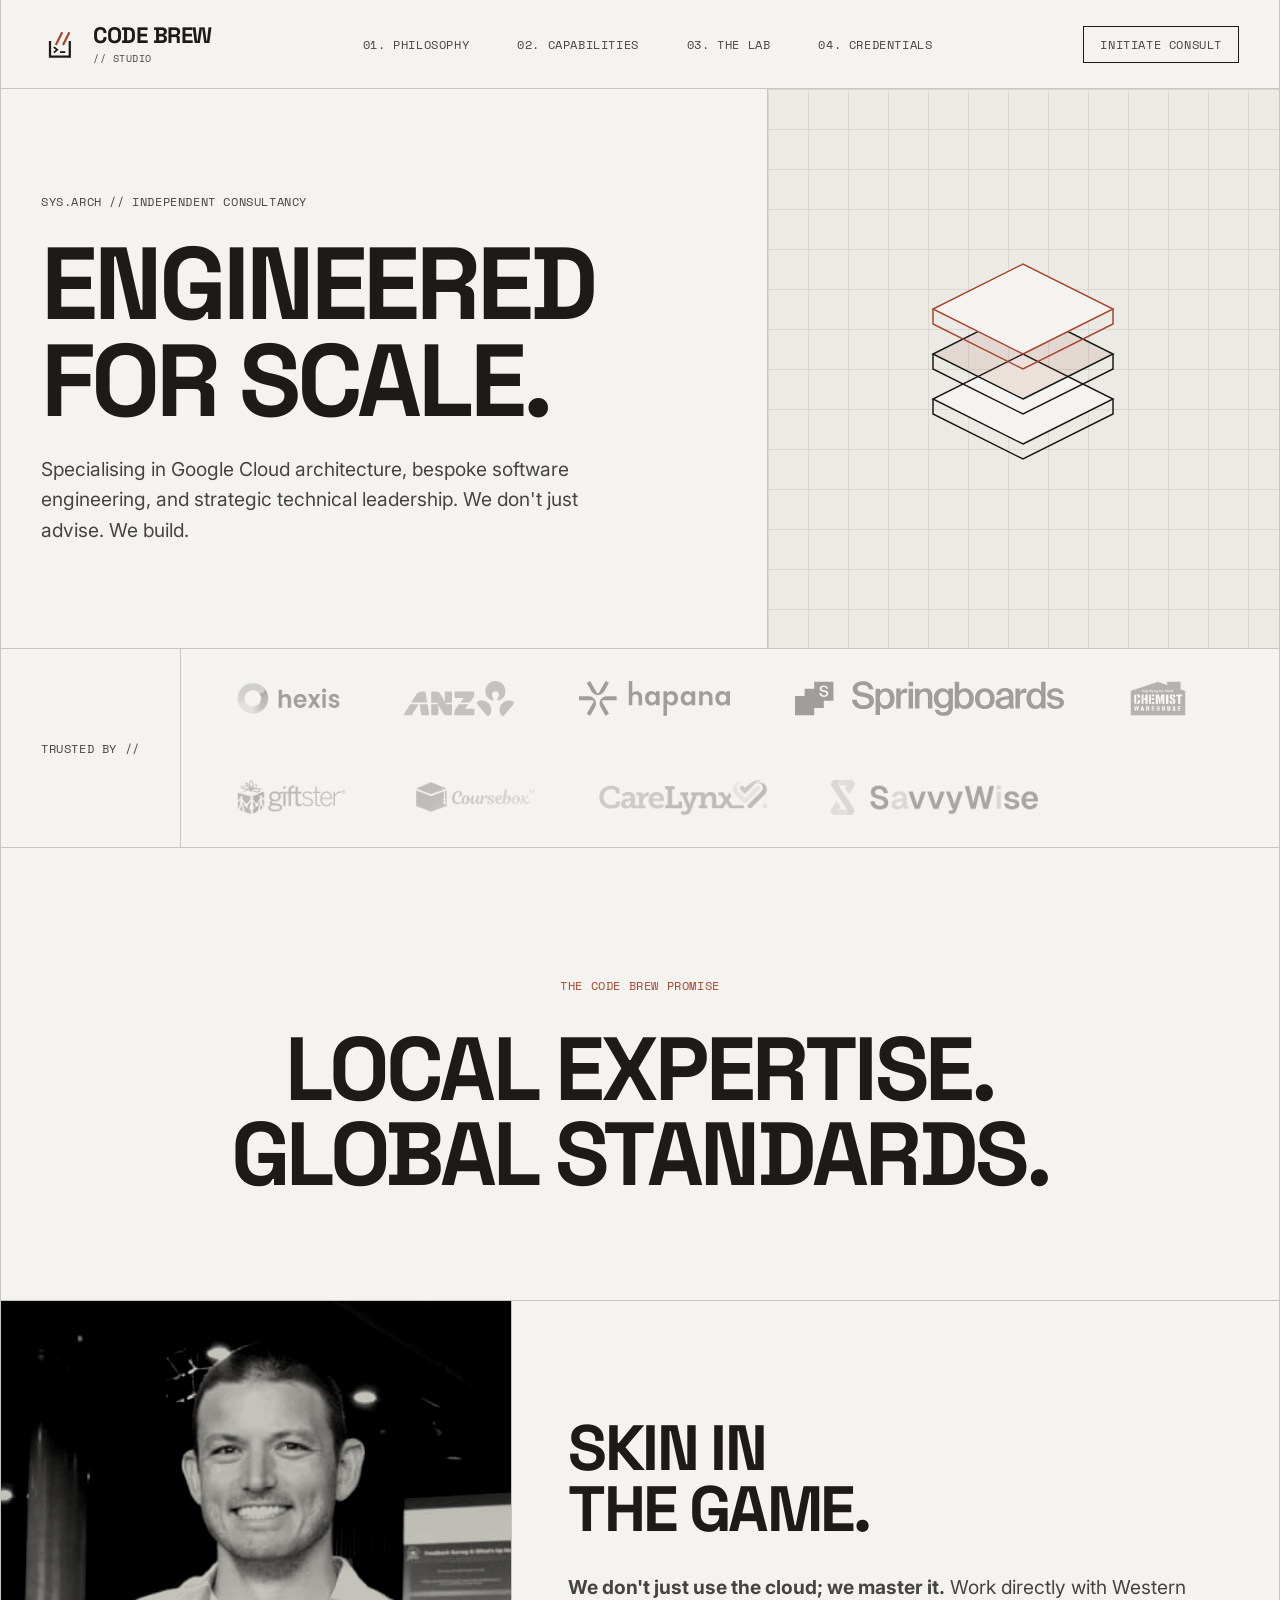
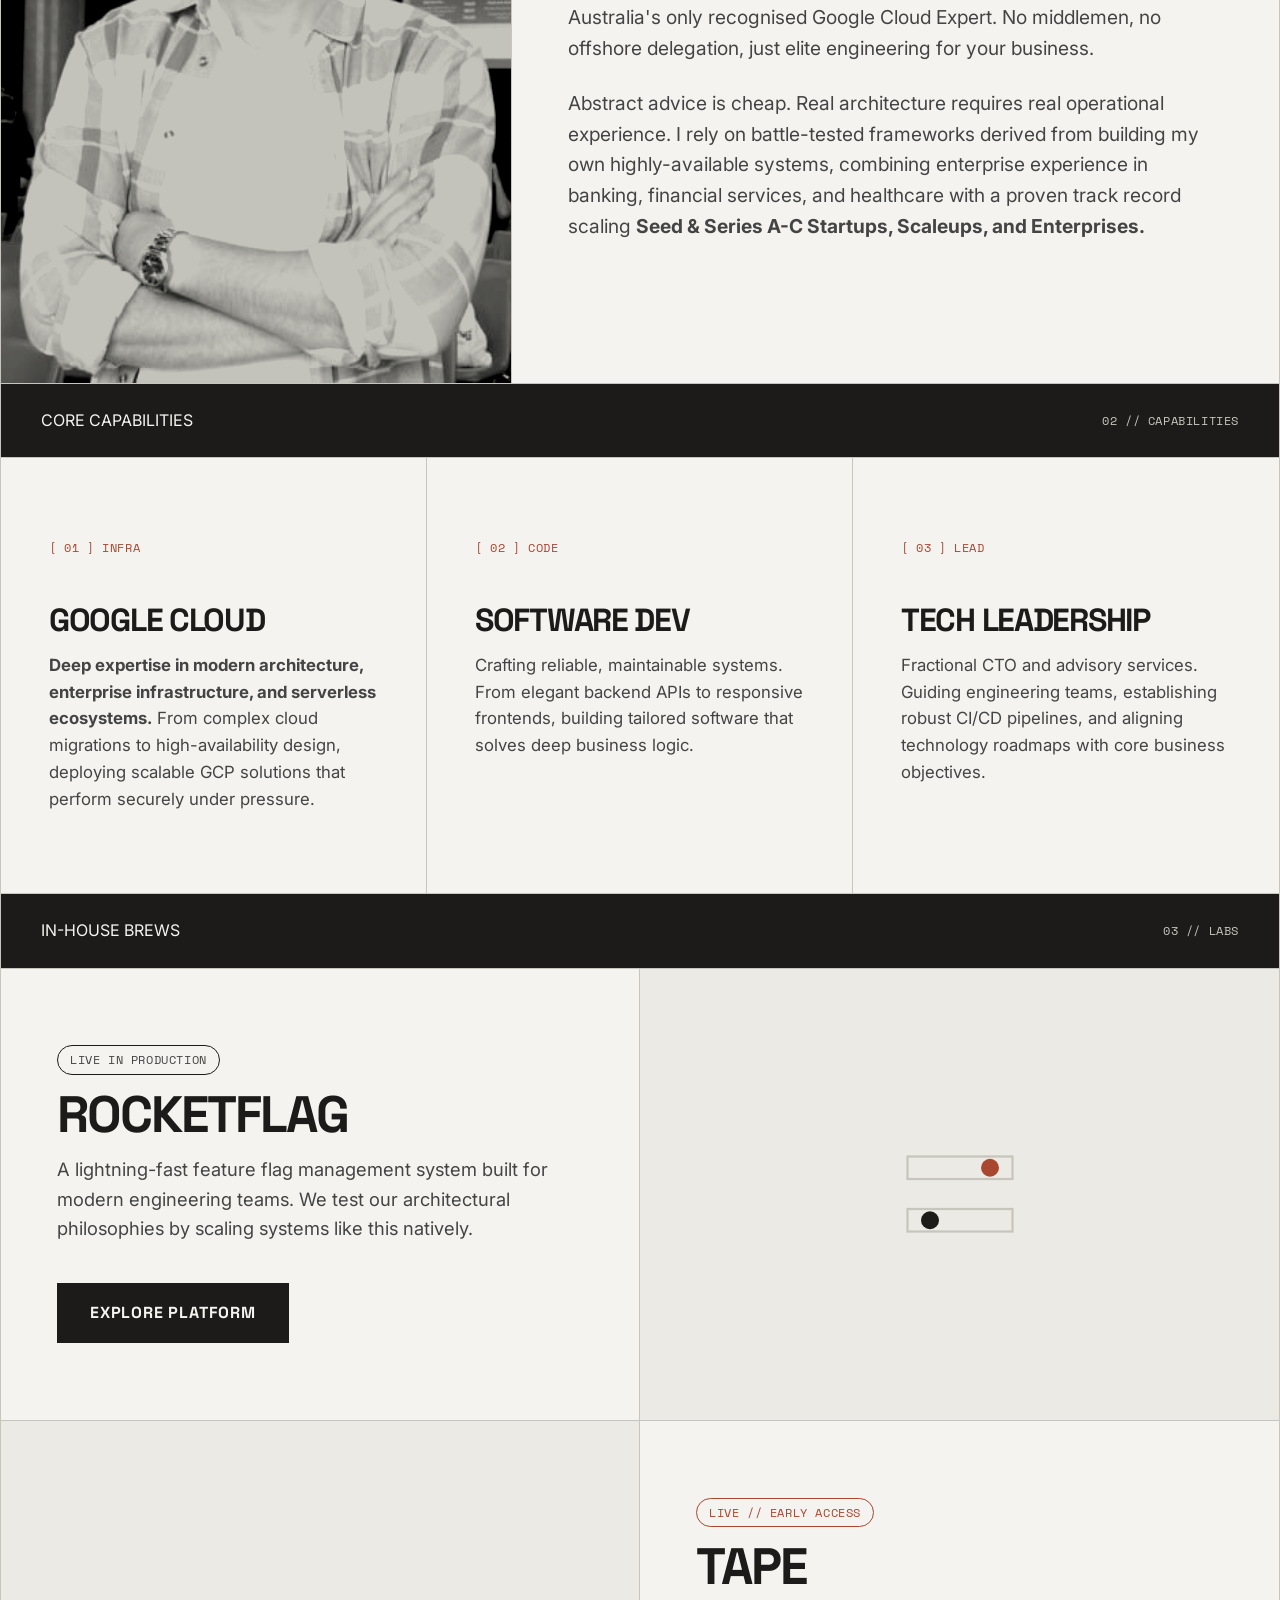
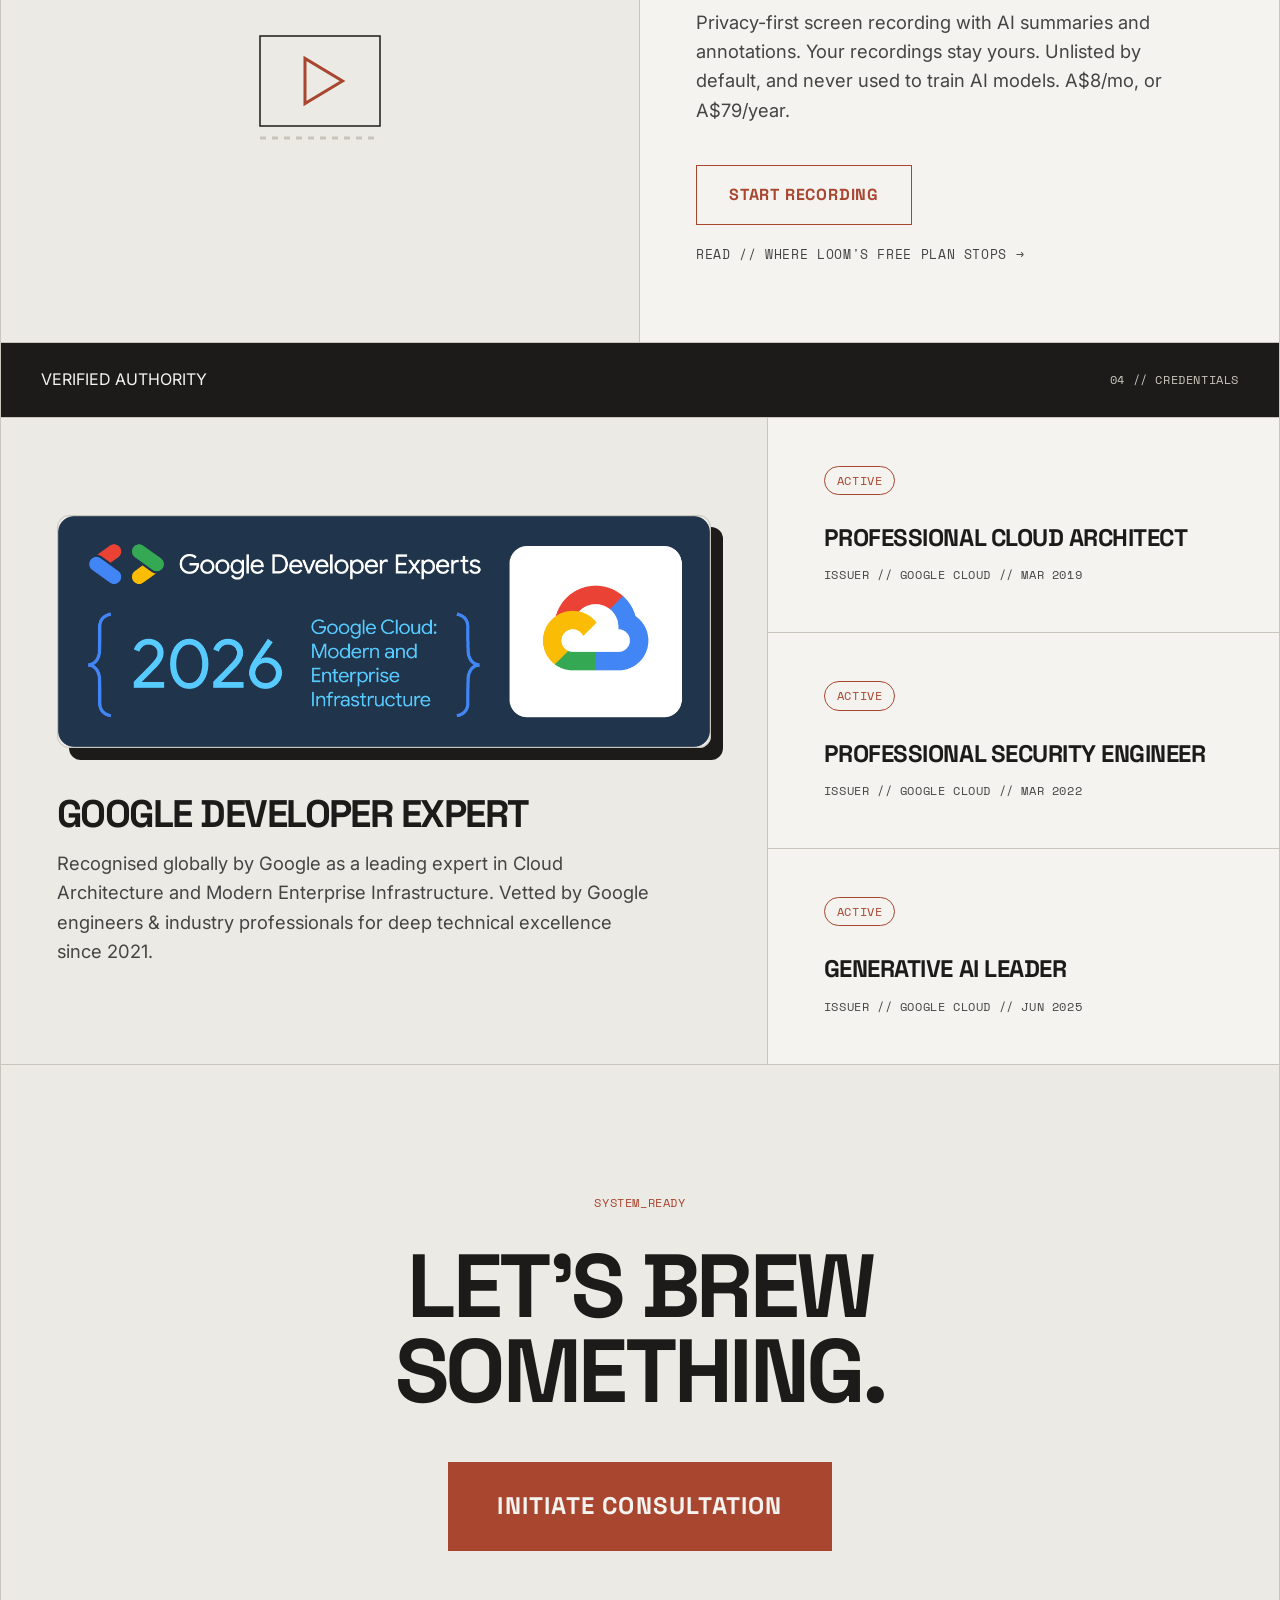
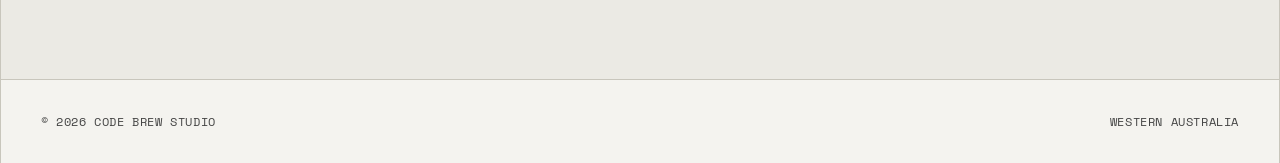
==== commit b84f21f3: "fix: polish contrast, mobile layout, semantics, and metadata" ====
--- a/public/index.html
+++ b/public/index.html
@@ -1,29 +1,59 @@
 <!DOCTYPE html>
-<html lang="en">
+<html lang="en-AU">
 
 <head>
   <meta charset="UTF-8">
   <meta name="viewport" content="width=device-width, initial-scale=1.0">
-  <title>Code Brew Studio | Technical Consultancy & Engineering</title>
+  <title>Code Brew Studio | Technical Consultancy &amp; Engineering</title>
   <meta name="description"
+    content="Independent boutique technical consultancy specialising in Google Cloud architecture, bespoke software engineering, and technical leadership.">
+  <link rel="canonical" href="https://codebrew.au/">
+  <meta name="theme-color" content="#f4f3ef">
+  <meta property="og:type" content="website">
+  <meta property="og:site_name" content="Code Brew Studio">
+  <meta property="og:locale" content="en_AU">
+  <meta property="og:title" content="Code Brew Studio | Technical Consultancy &amp; Engineering">
+  <meta property="og:description"
+    content="Independent boutique technical consultancy specialising in Google Cloud architecture, bespoke software engineering, and technical leadership.">
+  <meta property="og:url" content="https://codebrew.au/">
+  <meta name="twitter:card" content="summary">
+  <meta name="twitter:title" content="Code Brew Studio | Technical Consultancy &amp; Engineering">
+  <meta name="twitter:description"
     content="Independent boutique technical consultancy specialising in Google Cloud architecture, bespoke software engineering, and technical leadership.">
   <link rel="icon" type="image/svg+xml" href="logo.svg">
   <link rel="preconnect" href="https://fonts.googleapis.com">
   <link rel="preconnect" href="https://fonts.gstatic.com" crossorigin>
   <link
-    href="https://fonts.googleapis.com/css2?family=Inter:wght@400;500&family=Space+Grotesk:wght@500;700&family=Space+Mono&display=swap"
+    href="https://fonts.googleapis.com/css2?family=Inter:wght@400;700&family=Space+Grotesk:wght@700&family=Space+Mono&display=swap"
     rel="stylesheet">
   <link rel="stylesheet" href="css/styles.css">
+  <script type="application/ld+json">
+  {
+    "@context": "https://schema.org",
+    "@type": "ProfessionalService",
+    "name": "Code Brew Studio",
+    "url": "https://codebrew.au/",
+    "email": "hello@codebrew.au",
+    "description": "Independent boutique technical consultancy specialising in Google Cloud architecture, bespoke software engineering, and technical leadership.",
+    "areaServed": "AU",
+    "address": {
+      "@type": "PostalAddress",
+      "addressRegion": "WA",
+      "addressCountry": "AU"
+    }
+  }
+  </script>
 </head>
 
 <body>
+  <a href="#main-content" class="skip-link mono">Skip to content</a>
 
   <div class="container">
 
-    <nav class="b-bottom">
-      <div class="brand-lockup" style="display: flex; align-items: center; gap: 1rem; cursor: pointer;">
+    <nav class="b-bottom" aria-label="Primary">
+      <a href="#" class="brand-lockup" aria-label="Code Brew Studio - Back to top">
         <svg width="36" height="36" viewBox="0 0 40 40" fill="none" xmlns="http://www.w3.org/2000/svg"
-          style="flex-shrink: 0;">
+          aria-hidden="true">
           <path d="M 17 20 L 23 8 M 25 20 L 31 8" stroke="var(--accent)" stroke-width="2.5" stroke-linecap="square" />
           <path d="M 10 18 L 10 34 L 32 34 L 32 18" stroke="var(--text)" stroke-width="2.5" stroke-linecap="square"
             stroke-linejoin="miter" />
@@ -32,211 +62,216 @@
           <line x1="21" y1="29" x2="27" y2="29" stroke="var(--text)" stroke-width="2" />
         </svg>
 
-        <div style="display: flex; flex-direction: column; justify-content: center; transform: translateY(2px);">
-          <span class="brand" style="font-size: 1.4rem; line-height: 0.85; margin: 0;">CODE BREW</span>
-          <span class="mono" style="font-size: 0.65rem; color: var(--softened-text); margin-top: 0.3rem;">//
-            STUDIO</span>
-        </div>
-      </div>
+        <div class="brand-text">
+          <span class="brand">CODE BREW</span>
+          <span class="mono brand-subtitle">// STUDIO</span>
+        </div>
+      </a>
       <div class="nav-links mono">
         <a href="#philosophy">01. Philosophy</a>
         <a href="#capabilities">02. Capabilities</a>
         <a href="#saas">03. The Lab</a>
         <a href="#credentials">04. Credentials</a>
       </div>
-      <a href="#contact" class="mono" style="border: 1px solid var(--text); padding: 0.5rem 1rem;">Initiate Consult</a>
+      <a href="#contact" class="mono nav-cta">Initiate Consult</a>
     </nav>
 
-    <header class="hero b-bottom">
-      <div class="hero-content b-right">
-        <span class="mono">SYS.ARCH // INDEPENDENT CONSULTANCY</span>
-        <h1>ENGINEERED<br>FOR SCALE.</h1>
-        <p>Specialising in Google Cloud architecture, bespoke software engineering, and strategic technical leadership.
-          We don't just advise. We build.</p>
-      </div>
-
-      <div class="hero-visual">
-        <div class="grid-bg"></div>
-        <svg width="300" height="300" viewBox="0 0 100 100" style="z-index: 1; overflow: visible;">
-          <g style="animation: hover 6s ease-in-out infinite;">
-            <path d="M50 75 L80 60 L50 45 L20 60 Z" fill="var(--bg)" stroke="var(--text)" stroke-width="0.5" />
-            <path d="M20 60 L20 65 L50 80 L80 65 L80 60" fill="none" stroke="var(--text)" stroke-width="0.5" />
-          </g>
-
-          <g style="animation: hover 6s ease-in-out infinite 0.5s;">
-            <path d="M50 60 L80 45 L50 30 L20 45 Z" fill="var(--accent)" stroke="var(--text)" stroke-width="0.5"
-              opacity="0.1" />
-            <path d="M50 60 L80 45 L50 30 L20 45 Z" fill="none" stroke="var(--text)" stroke-width="0.5" />
-            <path d="M20 45 L20 50 L50 65 L80 50 L80 45" fill="none" stroke="var(--text)" stroke-width="0.5" />
-          </g>
-
-          <g style="animation: hover 6s ease-in-out infinite 1s;">
-            <path d="M50 45 L80 30 L50 15 L20 30 Z" fill="var(--bg)" stroke="var(--accent)" stroke-width="0.5" />
-            <path d="M20 30 L20 35 L50 50 L80 35 L80 30" fill="none" stroke="var(--accent)" stroke-width="0.5" />
-          </g>
-        </svg>
-
-
-        <!-- <img src="gde.png" alt="Google Developer Expert 2025" class="gde-badge"> -->
-      </div>
-    </header>
-
-    <div class="logo-strip b-bottom">
-      <div class="logo-label b-right mono">
-        TRUSTED BY //
-      </div>
-      <div class="logo-track">
-        <img src="img/hexis-logo.png" alt="Hexis" class="client-logo">
-        <img src="img/anz-logo.svg" alt="ANZ Bank" class="client-logo">
-        <img src="img/hapana.svg" alt="Hapana" class="client-logo">
-        <img src="img/springboards.svg" alt="Springboards" class="client-logo">
-        <img src="img/chemist_warehouse.png" alt="Chemist Warehouse" class="client-logo">
-        <img src="img/giftster.webp" alt="Gifster" class="client-logo">
-        <img src="img/coursebox.webp" alt="Coursebox" class="client-logo">
-        <img src="img/carelynx-logo.webp" alt="CareLynx" class="client-logo">
-        <img src="img/savvywise-logo.png" alt="SavvyWise" class="client-logo">
-      </div>
-    </div>
-
-    <div class="cta b-bottom" style="background: var(--bg); padding-bottom: 8vw;">
-      <span class="mono mb-2" style="color: var(--accent);">THE CODE BREW PROMISE</span>
-      <h2 style="margin-bottom: 0;">LOCAL EXPERTISE.<br>GLOBAL STANDARDS.</h2>
-    </div>
-
-    <section id="philosophy" class="philosophy b-bottom">
-      <div class="portrait-wrap b-right">
-        <img src="profile.jpg?q=80&w=1000&auto=format&fit=crop" alt="Consultant Portrait" class="portrait-img">
-      </div>
-      <div class="phil-content">
-        <h2>SKIN IN<br>THE GAME.</h2>
-        <p><strong>We don't just use the cloud; we master it.</strong> Work directly with Western Australia's only
-          recognised Google Cloud Expert. No middlemen, no offshore delegation, just elite engineering for your
-          business.</p>
-        <p>Abstract advice is cheap. Real architecture requires real operational experience. I rely on battle-tested
-          frameworks derived from building my own highly-available systems, combining enterprise experience in banking,
-          financial services, and healthcare with a proven track record scaling <strong>Seed & Series A-C Startups,
-            Scaleups, and Enterprises.</strong></p>
-      </div>
-    </section>
-
-    <div class="section-label b-bottom" id="capabilities">
-      <span>CORE CAPABILITIES</span>
-      <span class="mono">02 // CAPABILITIES</span>
-    </div>
-
-    <div class="cap-grid b-bottom">
-      <div class="cap-card b-right">
-        <span class="mono">[ 01 ] INFRA</span>
-        <h3>Google Cloud</h3>
-        <p><strong>Deep expertise in modern architecture, enterprise infrastructure, and serverless ecosystems.</strong>
-          From complex cloud migrations to high-availability design, deploying scalable GCP solutions that perform
-          securely under pressure.</p>
-      </div>
-      <div class="cap-card b-right">
-        <span class="mono">[ 02 ] CODE</span>
-        <h3>Software Dev</h3>
-        <p>Crafting reliable, maintainable systems. From elegant backend APIs to responsive frontends, building tailored
-          software that solves deep business logic.</p>
-      </div>
-      <div class="cap-card">
-        <span class="mono">[ 03 ] LEAD</span>
-        <h3>Tech Leadership</h3>
-        <p>Fractional CTO and advisory services. Guiding engineering teams, establishing robust CI/CD pipelines, and
-          aligning technology roadmaps with core business objectives.</p>
-      </div>
-    </div>
-
-    <div class="section-label b-bottom" id="saas">
-      <span>IN-HOUSE BREWS</span>
-      <span class="mono">03 // LABS</span>
-    </div>
-
-    <div class="saas-grid b-bottom">
-      <div class="saas-item b-bottom">
-        <div class="saas-content b-right">
-          <span class="mono badge">LIVE IN PRODUCTION</span>
-          <h3>RocketFlag</h3>
-          <p>A lightning-fast feature flag management system built for modern engineering teams. We test our
-            architectural philosophies by scaling systems like this natively.</p>
-          <a href="https://rocketflag.app" target="_blank" class="btn">Explore Platform</a>
-        </div>
-        <div class="saas-visual">
-          <svg width="150" height="150" viewBox="0 0 100 100" style="overflow:visible;">
-            <rect x="15" y="25" width="70" height="15" fill="none" stroke="var(--border)" stroke-width="1.5" />
-            <rect x="15" y="60" width="70" height="15" fill="none" stroke="var(--border)" stroke-width="1.5" />
-            <circle cx="70" cy="32.5" r="6" fill="var(--accent)" />
-            <circle cx="30" cy="67.5" r="6" fill="var(--text)" />
+    <main id="main-content">
+
+      <section class="hero b-bottom" aria-label="Introduction">
+        <div class="hero-content b-right">
+          <span class="mono">SYS.ARCH // INDEPENDENT CONSULTANCY</span>
+          <h1>ENGINEERED<br>FOR SCALE.</h1>
+          <p>Specialising in Google Cloud architecture, bespoke software engineering, and strategic technical leadership.
+            We don't just advise. We build.</p>
+        </div>
+
+        <div class="hero-visual">
+          <div class="grid-bg"></div>
+          <svg width="300" height="300" viewBox="0 0 100 100" class="hero-svg" aria-hidden="true">
+            <g class="hero-layer">
+              <path d="M50 75 L80 60 L50 45 L20 60 Z" fill="var(--bg)" stroke="var(--text)" stroke-width="0.5" />
+              <path d="M20 60 L20 65 L50 80 L80 65 L80 60" fill="none" stroke="var(--text)" stroke-width="0.5" />
+            </g>
+
+            <g class="hero-layer hero-layer-mid">
+              <path d="M50 60 L80 45 L50 30 L20 45 Z" fill="var(--accent)" stroke="var(--text)" stroke-width="0.5"
+                opacity="0.1" />
+              <path d="M50 60 L80 45 L50 30 L20 45 Z" fill="none" stroke="var(--text)" stroke-width="0.5" />
+              <path d="M20 45 L20 50 L50 65 L80 50 L80 45" fill="none" stroke="var(--text)" stroke-width="0.5" />
+            </g>
+
+            <g class="hero-layer hero-layer-top">
+              <path d="M50 45 L80 30 L50 15 L20 30 Z" fill="var(--bg)" stroke="var(--accent)" stroke-width="0.5" />
+              <path d="M20 30 L20 35 L50 50 L80 35 L80 30" fill="none" stroke="var(--accent)" stroke-width="0.5" />
+            </g>
           </svg>
         </div>
-      </div>
-
-      <div class="saas-item">
-        <div class="saas-visual b-right">
-          <svg width="150" height="150" viewBox="0 0 100 100" style="overflow:visible;">
-            <rect x="10" y="20" width="80" height="60" fill="none" stroke="var(--text)" stroke-width="1" />
-            <polygon points="40,35 40,65 65,50" fill="none" stroke="var(--accent)" stroke-width="2" />
-            <line x1="10" y1="88" x2="90" y2="88" stroke="var(--border)" stroke-width="2" stroke-dasharray="4 4" />
-          </svg>
-        </div>
-        <div class="saas-content">
-          <span class="mono badge accent">LIVE // EARLY ACCESS</span>
-          <h3>Tape</h3>
-          <p>Privacy-first screen recording with AI summaries and annotations. Your recordings stay yours. Unlisted by default, and never used to train AI models. A$8/mo, or A$79/year.</p>
-          <a href="https://use-tape.com/?utm_source=codebrew&amp;utm_medium=referral&amp;utm_campaign=site-labs"
-            target="_blank" class="btn btn-outline" style="border-color: var(--accent); color: var(--accent);">Start
-            Recording</a>
-          <a href="https://use-tape.com/blog/loom-free-plan-limits?utm_source=codebrew&amp;utm_medium=referral&amp;utm_campaign=site-labs-blog"
-            target="_blank" class="mono"
-            style="display: block; margin-top: 1.25rem; font-size: 0.8rem; color: var(--softened-text);">READ //
-            WHERE LOOM'S FREE PLAN STOPS &rarr;</a>
-        </div>
-      </div>
-    </div>
-
-    <div class="section-label b-bottom" id="credentials">
-      <span>VERIFIED AUTHORITY</span>
-      <span class="mono">04 // CREDENTIALS</span>
-    </div>
-
-    <div class="cred-grid b-bottom">
-
-      <div class="gde-feature b-right">
-        <img src="gde.png" alt="Google Developer Expert 2025" class="gde-badge-img">
-        <div>
-          <h3>Google Developer Expert</h3>
-          <p>Recognised globally by Google as a leading expert in Cloud Architecture and Modern Enterprise
-            Infrastructure. Vetted by Google engineers & industry professionals for deep technical excellence since
-            2021.</p>
-        </div>
-      </div>
-
-      <div class="cert-list">
-        <div class="cert-item">
-          <span class="mono badge accent mb-1">ACTIVE</span>
-          <h4>Professional Cloud Architect</h4>
-          <span class="mono">ISSUER // GOOGLE CLOUD // Mar 2019</span>
-        </div>
-
-        <div class="cert-item">
-          <span class="mono badge accent mb-1">ACTIVE</span>
-          <h4>Professional Security Engineer</h4>
-          <span class="mono">ISSUER // GOOGLE CLOUD // Mar 2022</span>
-        </div>
-
-        <div class="cert-item">
-          <span class="mono badge accent mb-1">ACTIVE</span>
-          <h4>Generative AI Leader</h4>
-          <span class="mono">ISSUER // GOOGLE CLOUD // Jun 2025</span>
-        </div>
-      </div>
-
-    </div>
-
-    <div class="cta b-bottom" id="contact">
-      <span class="mono mb-2 accent-text">SYSTEM_READY</span>
-      <h2>LET'S BREW<br>SOMETHING.</h2>
-      <a href="mailto:hello@codebrew.au" class="btn btn-massive">Initiate Consultation</a>
-    </div>
+      </section>
+
+      <section class="logo-strip b-bottom" aria-label="Trusted by">
+        <div class="logo-label b-right mono">
+          TRUSTED BY //
+        </div>
+        <div class="logo-track">
+          <img src="img/hexis-logo.png" alt="Hexis" class="client-logo" width="500" height="170">
+          <img src="img/anz-logo.svg" alt="ANZ Bank" class="client-logo" width="400" height="126">
+          <img src="img/hapana.svg" alt="Hapana" class="client-logo" width="160" height="37">
+          <img src="img/springboards.svg" alt="Springboards" class="client-logo" width="249" height="32">
+          <img src="img/chemist_warehouse.png" alt="Chemist Warehouse" class="client-logo" width="180" height="113">
+          <img src="img/giftster.webp" alt="Giftster" class="client-logo" width="476" height="152">
+          <img src="img/coursebox.webp" alt="Coursebox" class="client-logo" width="300" height="84">
+          <img src="img/carelynx-logo.webp" alt="CareLynx" class="client-logo" width="388" height="81">
+          <img src="img/savvywise-logo.png" alt="SavvyWise" class="client-logo" width="420" height="71">
+        </div>
+      </section>
+
+      <section class="cta cta-promise b-bottom" aria-label="The Code Brew Promise">
+        <span class="mono mb-2 accent-text">THE CODE BREW PROMISE</span>
+        <h2>LOCAL EXPERTISE.<br>GLOBAL STANDARDS.</h2>
+      </section>
+
+      <section id="philosophy" class="philosophy b-bottom">
+        <div class="portrait-wrap b-right">
+          <img src="profile.jpg" alt="Code Brew Studio Principal Consultant" class="portrait-img" width="499" height="499"
+            loading="lazy" decoding="async">
+        </div>
+        <div class="phil-content">
+          <h2>SKIN IN<br>THE GAME.</h2>
+          <p><strong>We don't just use the cloud; we master it.</strong> Work directly with Western Australia's only
+            recognised Google Cloud Expert. No middlemen, no offshore delegation, just elite engineering for your
+            business.</p>
+          <p>Abstract advice is cheap. Real architecture requires real operational experience. I rely on battle-tested
+            frameworks derived from building my own highly-available systems, combining enterprise experience in banking,
+            financial services, and healthcare with a proven track record scaling <strong>Seed &amp; Series A-C Startups,
+              Scaleups, and Enterprises.</strong></p>
+        </div>
+      </section>
+
+      <section id="capabilities" aria-labelledby="capabilities-heading">
+        <div class="section-label b-bottom">
+          <h2 id="capabilities-heading" class="section-label-title">CORE CAPABILITIES</h2>
+          <span class="mono">02 // CAPABILITIES</span>
+        </div>
+
+        <div class="cap-grid b-bottom">
+          <div class="cap-card b-right">
+            <span class="mono">[ 01 ] INFRA</span>
+            <h3>Google Cloud</h3>
+            <p><strong>Deep expertise in modern architecture, enterprise infrastructure, and serverless ecosystems.</strong>
+              From complex cloud migrations to high-availability design, deploying scalable GCP solutions that perform
+              securely under pressure.</p>
+          </div>
+          <div class="cap-card b-right">
+            <span class="mono">[ 02 ] CODE</span>
+            <h3>Software Dev</h3>
+            <p>Crafting reliable, maintainable systems. From elegant backend APIs to responsive frontends, building tailored
+              software that solves deep business logic.</p>
+          </div>
+          <div class="cap-card">
+            <span class="mono">[ 03 ] LEAD</span>
+            <h3>Tech Leadership</h3>
+            <p>Fractional CTO and advisory services. Guiding engineering teams, establishing robust CI/CD pipelines, and
+              aligning technology roadmaps with core business objectives.</p>
+          </div>
+        </div>
+      </section>
+
+      <section id="saas" aria-labelledby="saas-heading">
+        <div class="section-label b-bottom">
+          <h2 id="saas-heading" class="section-label-title">IN-HOUSE BREWS</h2>
+          <span class="mono">03 // LABS</span>
+        </div>
+
+        <div class="saas-grid b-bottom">
+          <div class="saas-item b-bottom">
+            <div class="saas-content b-right">
+              <span class="mono badge">LIVE IN PRODUCTION</span>
+              <h3>RocketFlag</h3>
+              <p>A lightning-fast feature flag management system built for modern engineering teams. We test our
+                architectural philosophies by scaling systems like this natively.</p>
+              <a href="https://rocketflag.app" target="_blank" rel="noopener" class="btn">Explore Platform</a>
+            </div>
+            <div class="saas-visual">
+              <svg width="150" height="150" viewBox="0 0 100 100" class="saas-svg" aria-hidden="true">
+                <rect x="15" y="25" width="70" height="15" fill="none" stroke="var(--border)" stroke-width="1.5" />
+                <rect x="15" y="60" width="70" height="15" fill="none" stroke="var(--border)" stroke-width="1.5" />
+                <circle cx="70" cy="32.5" r="6" fill="var(--accent)" />
+                <circle cx="30" cy="67.5" r="6" fill="var(--text)" />
+              </svg>
+            </div>
+          </div>
+
+          <div class="saas-item saas-item-reverse">
+            <div class="saas-content">
+              <span class="mono badge accent">LIVE // EARLY ACCESS</span>
+              <h3>Tape</h3>
+              <p>Privacy-first screen recording with AI summaries and annotations. Your recordings stay yours. Unlisted by default, and never used to train AI models. A$8/mo, or A$79/year.</p>
+              <a href="https://use-tape.com/?utm_source=codebrew&amp;utm_medium=referral&amp;utm_campaign=site-labs"
+                target="_blank" rel="noopener" class="btn btn-outline-accent">Start Recording</a>
+              <a href="https://use-tape.com/blog/loom-free-plan-limits?utm_source=codebrew&amp;utm_medium=referral&amp;utm_campaign=site-labs-blog"
+                target="_blank" rel="noopener" class="mono saas-more-link">READ // WHERE LOOM'S FREE PLAN STOPS &rarr;</a>
+            </div>
+            <div class="saas-visual">
+              <svg width="150" height="150" viewBox="0 0 100 100" class="saas-svg" aria-hidden="true">
+                <rect x="10" y="20" width="80" height="60" fill="none" stroke="var(--text)" stroke-width="1" />
+                <polygon points="40,35 40,65 65,50" fill="none" stroke="var(--accent)" stroke-width="2" />
+                <line x1="10" y1="88" x2="90" y2="88" stroke="var(--border)" stroke-width="2" stroke-dasharray="4 4" />
+              </svg>
+            </div>
+          </div>
+        </div>
+      </section>
+
+      <section id="credentials" aria-labelledby="credentials-heading">
+        <div class="section-label b-bottom">
+          <h2 id="credentials-heading" class="section-label-title">VERIFIED AUTHORITY</h2>
+          <span class="mono">04 // CREDENTIALS</span>
+        </div>
+
+        <div class="cred-grid b-bottom">
+
+          <div class="gde-feature b-right">
+            <img src="gde.png" alt="Google Developer Expert 2026: Google Cloud Modern and Enterprise Infrastructure"
+              class="gde-badge-img" width="1200" height="426" loading="lazy" decoding="async">
+            <div>
+              <h3>Google Developer Expert</h3>
+              <p>Recognised globally by Google as a leading expert in Cloud Architecture and Modern Enterprise
+                Infrastructure. Vetted by Google engineers &amp; industry professionals for deep technical excellence since
+                2021.</p>
+            </div>
+          </div>
+
+          <div class="cert-list">
+            <div class="cert-item">
+              <span class="mono badge accent mb-1">ACTIVE</span>
+              <h4>Professional Cloud Architect</h4>
+              <span class="mono">ISSUER // GOOGLE CLOUD // Mar 2019</span>
+            </div>
+
+            <div class="cert-item">
+              <span class="mono badge accent mb-1">ACTIVE</span>
+              <h4>Professional Security Engineer</h4>
+              <span class="mono">ISSUER // GOOGLE CLOUD // Mar 2022</span>
+            </div>
+
+            <div class="cert-item">
+              <span class="mono badge accent mb-1">ACTIVE</span>
+              <h4>Generative AI Leader</h4>
+              <span class="mono">ISSUER // GOOGLE CLOUD // Jun 2025</span>
+            </div>
+          </div>
+
+        </div>
+      </section>
+
+      <section class="cta b-bottom" id="contact" aria-labelledby="contact-heading">
+        <span class="mono mb-2 accent-text">SYSTEM_READY</span>
+        <h2 id="contact-heading">LET'S BREW<br>SOMETHING.</h2>
+        <a href="mailto:hello@codebrew.au" class="btn btn-massive">Initiate Consultation</a>
+      </section>
+
+    </main>
 
     <footer>
       <span class="mono">&copy; 2026 Code Brew Studio</span>
--- a/public/css/styles.css
+++ b/public/css/styles.css
@@ -4,8 +4,9 @@
   --text: #1c1b1a;
   --softened-text: #444;
   --border: #c8c6bc;
-  --accent: #b85038;
+  --accent: #a84630;
   --hover: #ebeae4;
+  --nav-height: 5.75rem;
 }
 
 * {
@@ -15,7 +16,13 @@
 }
 
 html {
-  scroll-behavior: smooth;
+  scroll-padding-top: var(--nav-height);
+}
+
+@media (prefers-reduced-motion: no-preference) {
+  html {
+    scroll-behavior: smooth;
+  }
 }
 
 body {
@@ -30,6 +37,34 @@
 ::selection {
   background-color: var(--accent);
   color: var(--bg);
+}
+
+:where(a, button):focus-visible {
+  outline: 2px solid var(--accent);
+  outline-offset: 3px;
+}
+
+.skip-link:where(:not(:focus-visible)) {
+  position: absolute;
+  clip-path: inset(50%);
+  overflow: hidden;
+  width: 1px;
+  height: 1px;
+  margin: -1px;
+  padding: 0;
+  border: 0;
+  white-space: nowrap;
+}
+
+.skip-link:focus-visible {
+  position: fixed;
+  top: 0.75rem;
+  left: 0.75rem;
+  z-index: 200;
+  padding: 0.75rem 1.25rem;
+  background: var(--text);
+  color: var(--bg);
+  border: 2px solid var(--accent);
 }
 
 /* Typography */
@@ -90,11 +125,40 @@
   z-index: 100;
 }
 
+.brand-lockup {
+  display: flex;
+  align-items: center;
+  gap: 1rem;
+}
+
+.brand-lockup svg {
+  flex-shrink: 0;
+}
+
+.brand-text {
+  display: flex;
+  flex-direction: column;
+  justify-content: center;
+  transform: translateY(2px);
+}
+
 .brand {
   font-size: 1.5rem;
   letter-spacing: -0.02em;
 }
 
+.brand-lockup .brand {
+  font-size: 1.4rem;
+  line-height: 0.85;
+  margin: 0;
+}
+
+.brand-subtitle {
+  font-size: 0.65rem;
+  color: var(--softened-text);
+  margin-top: 0.3rem;
+}
+
 .nav-links {
   display: flex;
   gap: 3rem;
@@ -102,6 +166,16 @@
 
 .nav-links a:hover {
   color: var(--accent);
+}
+
+.nav-cta {
+  border: 1px solid var(--text);
+  padding: 0.5rem 1rem;
+}
+
+.nav-cta:hover {
+  background: var(--text);
+  color: var(--bg);
 }
 
 /* Hero Section */
@@ -143,6 +217,15 @@
   min-height: 500px;
 }
 
+.hero-svg {
+  z-index: 1;
+  overflow: visible;
+}
+
+.saas-svg {
+  overflow: visible;
+}
+
 .grid-bg {
   position: absolute;
   inset: 0;
@@ -151,12 +234,6 @@
   opacity: 0.5;
 }
 
-@keyframes rotate {
-  to {
-    transform: rotate(360deg);
-  }
-}
-
 @keyframes hover {
   0%,
   100% {
@@ -164,6 +241,20 @@
   }
   50% {
     transform: translateY(-5px);
+  }
+}
+
+@media (prefers-reduced-motion: no-preference) {
+  .hero-layer {
+    animation: hover 6s ease-in-out infinite;
+  }
+
+  .hero-layer-mid {
+    animation-delay: 0.5s;
+  }
+
+  .hero-layer-top {
+    animation-delay: 1s;
   }
 }
 
@@ -212,12 +303,21 @@
   padding: 1.5rem 2.5rem;
   display: flex;
   justify-content: space-between;
+  align-items: center;
   background: var(--text);
   color: var(--bg);
 }
 
+.section-label-title {
+  font-family: "Inter", sans-serif;
+  font-size: 1rem;
+  font-weight: 400;
+  line-height: 1.6;
+  letter-spacing: normal;
+}
+
 .section-label .mono {
-  color: var(--softened-text);
+  color: var(--border);
 }
 
 /* Capabilities Grid */
@@ -260,6 +360,17 @@
 .saas-item {
   display: grid;
   grid-template-columns: 1fr 1fr;
+}
+
+.saas-item-reverse .saas-visual {
+  grid-column: 1;
+  grid-row: 1;
+  border-right: 1px solid var(--border);
+}
+
+.saas-item-reverse .saas-content {
+  grid-column: 2;
+  grid-row: 1;
 }
 
 .saas-content {
@@ -279,6 +390,18 @@
   color: var(--softened-text);
   margin-bottom: 2.5rem;
   max-width: 500px;
+}
+
+.saas-more-link {
+  display: block;
+  margin-top: 1.25rem;
+  font-size: 0.8rem;
+  color: var(--softened-text);
+  width: fit-content;
+}
+
+.saas-more-link:hover {
+  color: var(--accent);
 }
 
 .badge {
@@ -325,6 +448,18 @@
   color: var(--bg);
 }
 
+.btn-outline-accent {
+  background: transparent;
+  border-color: var(--accent);
+  color: var(--accent);
+}
+
+.btn-outline-accent:hover {
+  background: var(--accent);
+  border-color: var(--accent);
+  color: var(--bg);
+}
+
 .saas-visual {
   padding: 4rem;
 }
@@ -339,9 +474,18 @@
   align-items: center;
 }
 
+.cta-promise {
+  background: var(--bg);
+  padding-bottom: 8vw;
+}
+
 .cta h2 {
   font-size: clamp(3rem, 7vw, 7rem);
   margin-bottom: 3rem;
+}
+
+.cta-promise h2 {
+  margin-bottom: 0;
 }
 
 .btn-massive {
@@ -364,30 +508,8 @@
 .mb-2 {
   margin-bottom: 2rem;
 }
-.mt-1 {
-  margin-top: 1rem;
-}
 .accent-text {
   color: var(--accent);
-}
-
-.gde-badge {
-  position: relative;
-  z-index: 2;
-  max-width: 80%;
-  height: auto;
-  border-radius: 12px;
-  border: 1px solid var(--border);
-  /* Brutalist hard shadow to make it look like a physical object */
-  box-shadow: 12px 12px 0px var(--text);
-  transition:
-    transform 0.2s ease,
-    box-shadow 0.2s ease;
-}
-
-.gde-badge:hover {
-  transform: translate(-4px, -4px);
-  box-shadow: 16px 16px 0px var(--text);
 }
 
 .logo-strip {
@@ -416,7 +538,7 @@
   height: 35px;
   width: auto;
   object-fit: contain;
-  /* Magic CSS: Turns colorful logos into subtle blueprint stamps */
+  /* Turns colourful logos into subtle blueprint stamps */
   filter: grayscale(100%) opacity(0.35);
   transition:
     filter 0.3s ease,
@@ -424,7 +546,7 @@
 }
 
 .client-logo:hover {
-  /* Restores full color on hover */
+  /* Restores full colour on hover */
   filter: grayscale(0%) opacity(1);
 }
 
@@ -544,6 +666,18 @@
     grid-template-columns: 1fr;
   }
 
+  .saas-item-reverse .saas-visual {
+    grid-column: auto;
+    grid-row: auto;
+    border-right: none;
+  }
+
+  .saas-item-reverse .saas-content {
+    grid-column: auto;
+    grid-row: auto;
+    border-bottom: 1px solid var(--border);
+  }
+
   .b-right {
     border-right: none;
     border-bottom: 1px solid var(--border);
@@ -561,3 +695,108 @@
     border-bottom: 1px solid var(--border);
   }
 }
+
+@media (max-width: 640px) {
+  :root {
+    --nav-height: 4.5rem;
+  }
+
+  nav {
+    padding: 1rem 1.25rem;
+    gap: 0.75rem;
+  }
+
+  .brand-lockup {
+    gap: 0.65rem;
+  }
+
+  .brand-lockup .brand {
+    font-size: 1.15rem;
+    white-space: nowrap;
+  }
+
+  .nav-cta {
+    padding: 0.4rem 0.75rem;
+    font-size: 0.7rem;
+    white-space: nowrap;
+  }
+
+  .hero-content {
+    padding: 3.5rem 1.5rem;
+  }
+
+  .hero-content h1 {
+    font-size: clamp(2.5rem, 12vw, 3.5rem);
+  }
+
+  .hero-visual {
+    min-height: 300px;
+  }
+
+  .hero-svg {
+    width: 220px;
+    height: 220px;
+  }
+
+  .logo-label {
+    padding: 1.25rem 1.5rem;
+  }
+
+  .logo-track {
+    padding: 1.5rem;
+    gap: 2rem;
+  }
+
+  .client-logo {
+    height: 28px;
+  }
+
+  .phil-content,
+  .cap-card,
+  .saas-content,
+  .gde-feature,
+  .cert-item {
+    padding: 3rem 1.5rem;
+  }
+
+  .saas-visual {
+    padding: 2.5rem 1.5rem;
+  }
+
+  .section-label {
+    padding: 1.25rem 1.5rem;
+    gap: 1rem;
+  }
+
+  .cta {
+    padding: 4rem 1.5rem;
+  }
+
+  .cta-promise {
+    padding-bottom: 4rem;
+  }
+
+  .cta h2 {
+    font-size: clamp(2.25rem, 10vw, 3rem);
+    margin-bottom: 2rem;
+  }
+
+  .cta-promise h2 {
+    margin-bottom: 0;
+  }
+
+  .btn-massive {
+    font-size: 1.1rem;
+    padding: 1.1rem 1.75rem;
+    width: 100%;
+    justify-content: center;
+  }
+
+  footer {
+    padding: 1.5rem;
+    flex-direction: column;
+    gap: 0.5rem;
+    align-items: center;
+    text-align: center;
+  }
+}
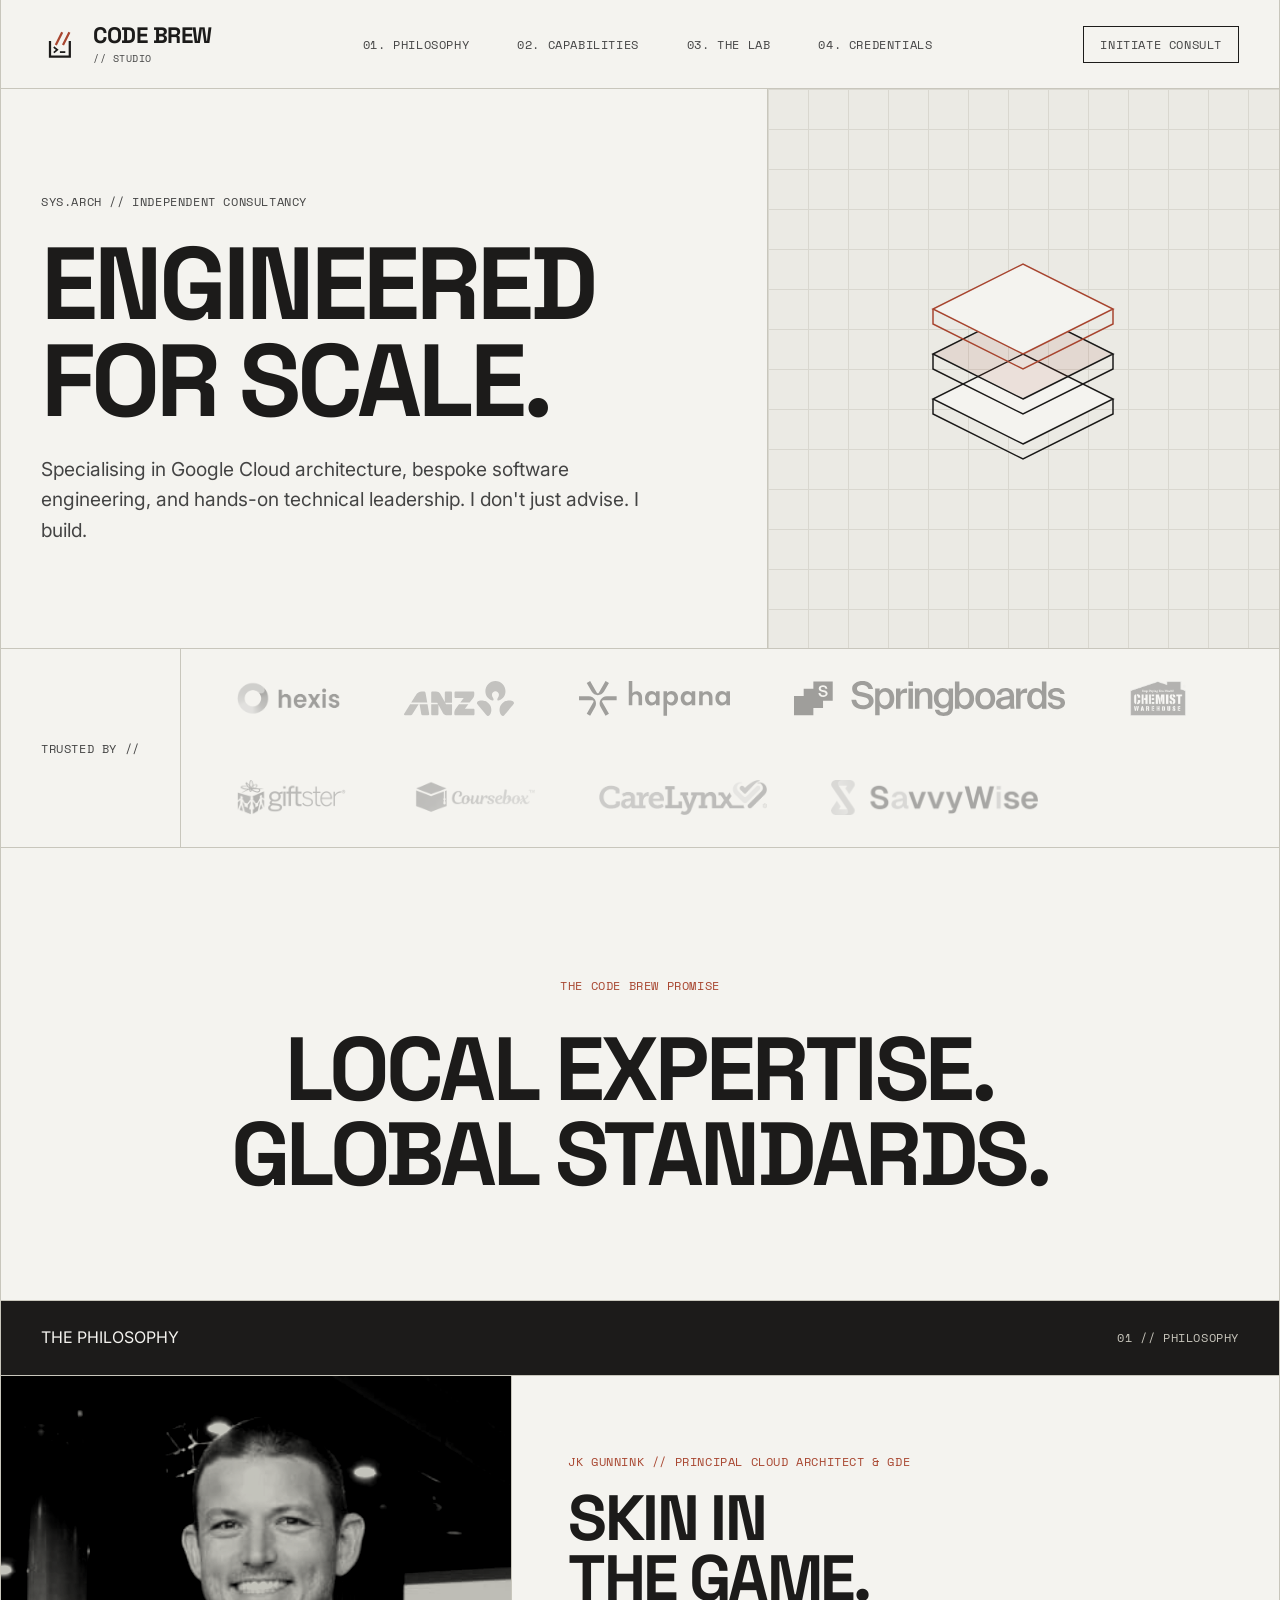
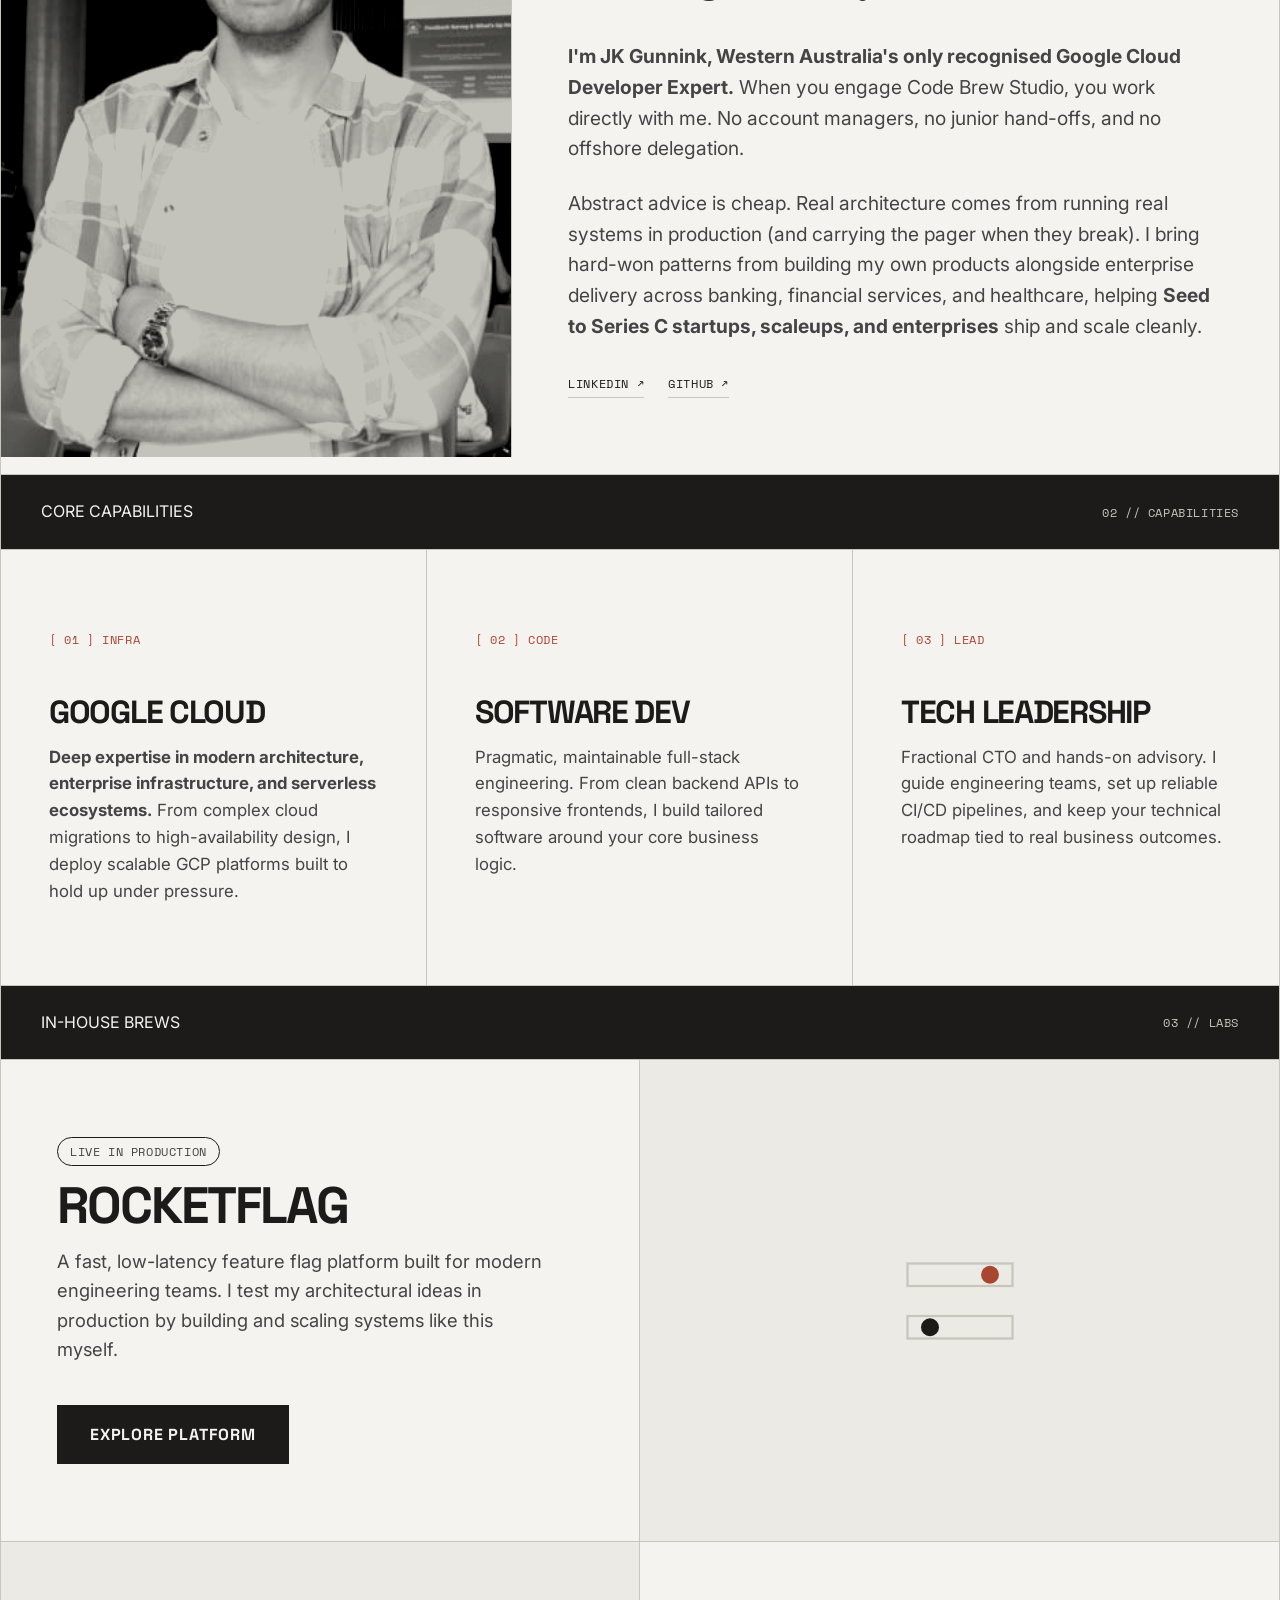
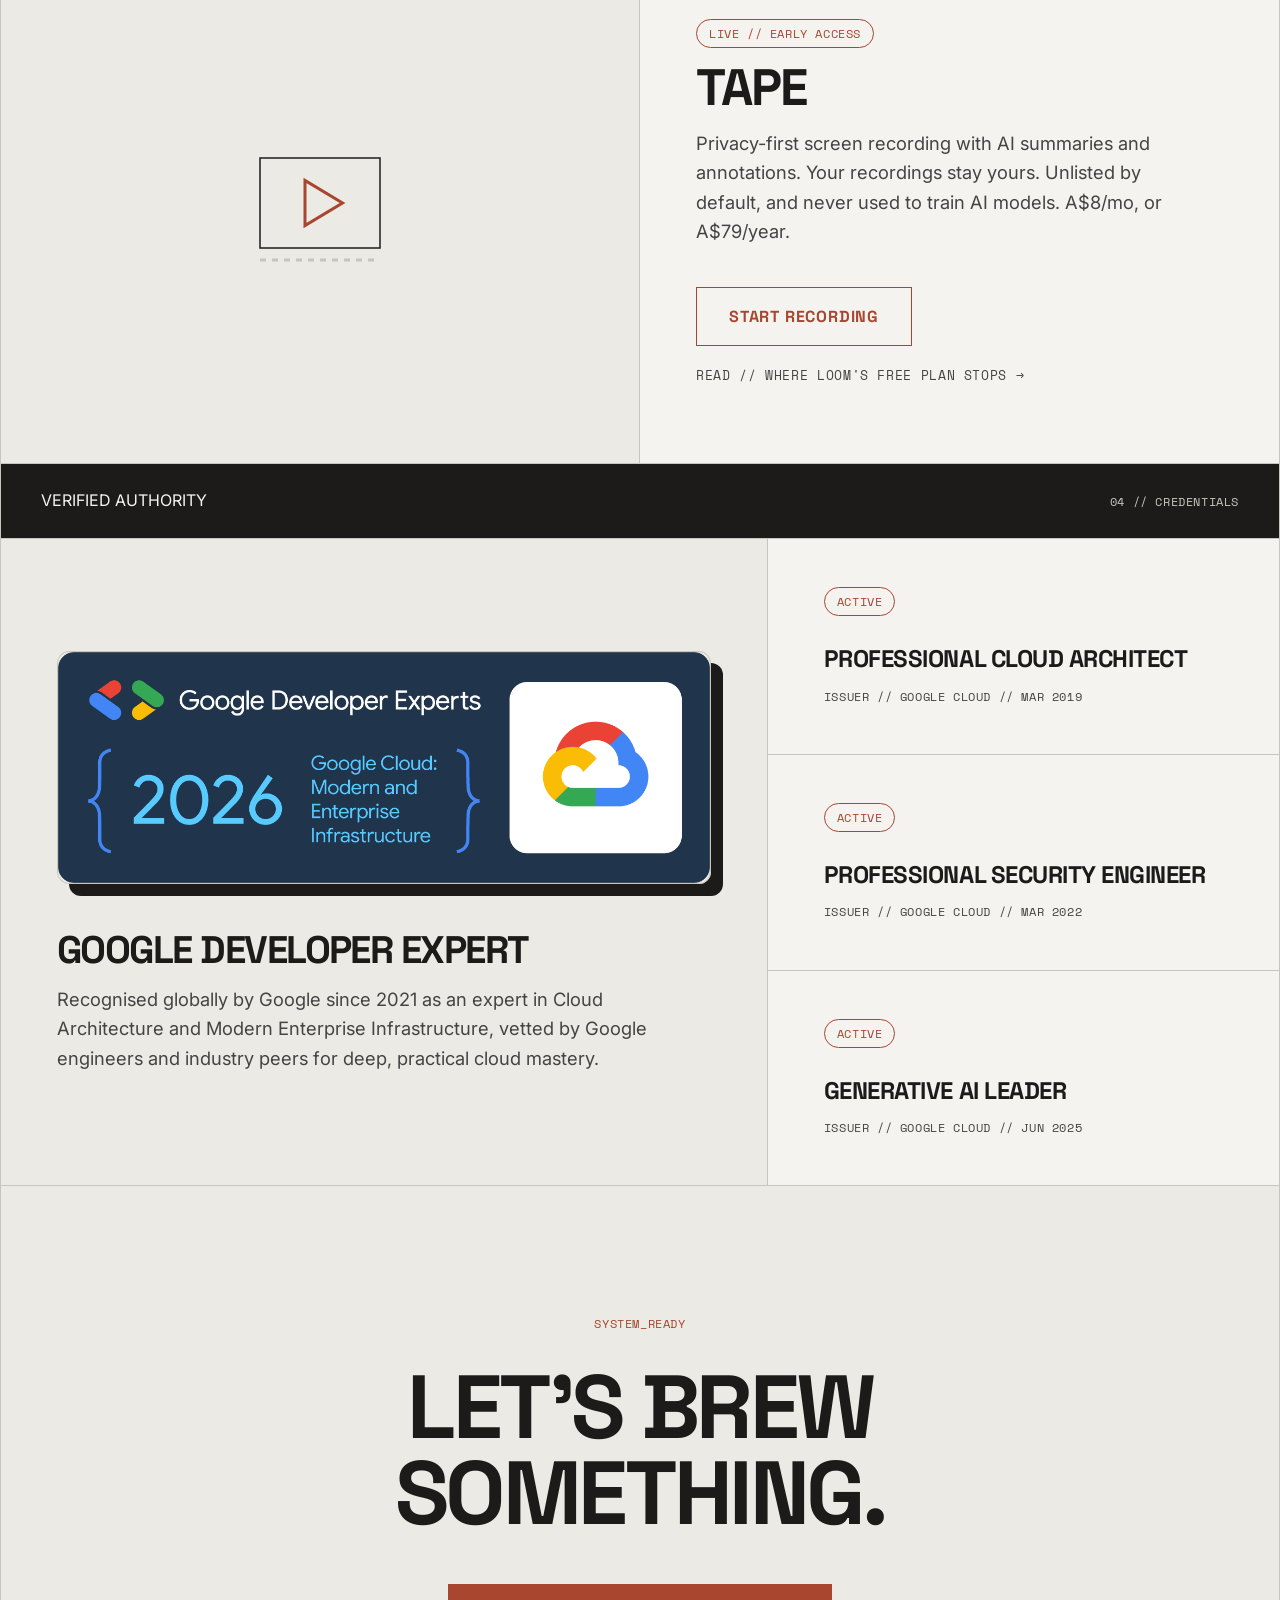
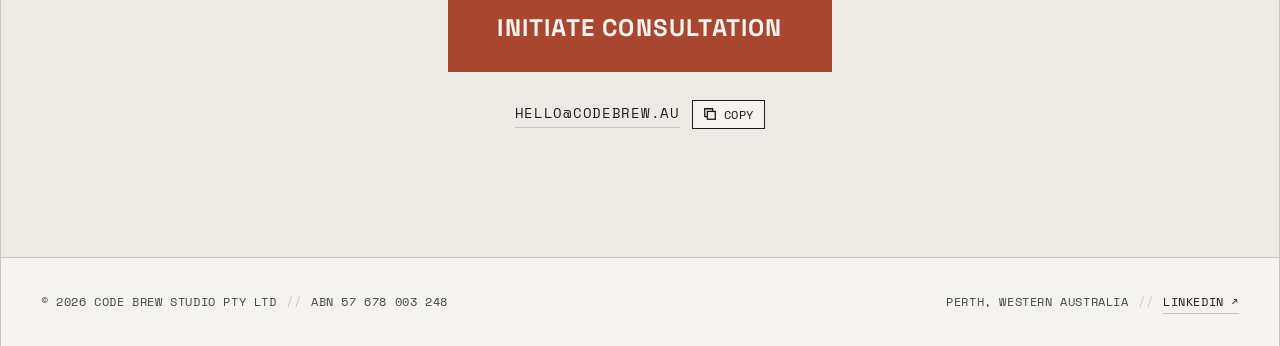
==== commit c0529814: "feat: add JK Gunnink attribution, first-person voice, email copy CTA, and OG card" ====
--- a/public/index.html
+++ b/public/index.html
@@ -6,7 +6,7 @@
   <meta name="viewport" content="width=device-width, initial-scale=1.0">
   <title>Code Brew Studio | Technical Consultancy &amp; Engineering</title>
   <meta name="description"
-    content="Independent boutique technical consultancy specialising in Google Cloud architecture, bespoke software engineering, and technical leadership.">
+    content="JK Gunnink (Code Brew Studio): Google Cloud architecture, bespoke software engineering, and technical leadership from WA's only Google Cloud Expert.">
   <link rel="canonical" href="https://codebrew.au/">
   <meta name="theme-color" content="#f4f3ef">
   <meta property="og:type" content="website">
@@ -14,12 +14,19 @@
   <meta property="og:locale" content="en_AU">
   <meta property="og:title" content="Code Brew Studio | Technical Consultancy &amp; Engineering">
   <meta property="og:description"
-    content="Independent boutique technical consultancy specialising in Google Cloud architecture, bespoke software engineering, and technical leadership.">
+    content="JK Gunnink (Code Brew Studio): Google Cloud architecture, bespoke software engineering, and technical leadership from WA's only Google Cloud Expert.">
   <meta property="og:url" content="https://codebrew.au/">
-  <meta name="twitter:card" content="summary">
+  <meta property="og:image" content="https://codebrew.au/og-card.png">
+  <meta property="og:image:type" content="image/png">
+  <meta property="og:image:width" content="1200">
+  <meta property="og:image:height" content="630">
+  <meta property="og:image:alt"
+    content="Code Brew Studio: Engineered for Scale. JK Gunnink, Google Cloud GDE in Western Australia.">
+  <meta name="twitter:card" content="summary_large_image">
   <meta name="twitter:title" content="Code Brew Studio | Technical Consultancy &amp; Engineering">
   <meta name="twitter:description"
-    content="Independent boutique technical consultancy specialising in Google Cloud architecture, bespoke software engineering, and technical leadership.">
+    content="JK Gunnink (Code Brew Studio): Google Cloud architecture, bespoke software engineering, and technical leadership from WA's only Google Cloud Expert.">
+  <meta name="twitter:image" content="https://codebrew.au/og-card.png">
   <link rel="icon" type="image/svg+xml" href="logo.svg">
   <link rel="preconnect" href="https://fonts.googleapis.com">
   <link rel="preconnect" href="https://fonts.gstatic.com" crossorigin>
@@ -27,17 +34,35 @@
     href="https://fonts.googleapis.com/css2?family=Inter:wght@400;700&family=Space+Grotesk:wght@700&family=Space+Mono&display=swap"
     rel="stylesheet">
   <link rel="stylesheet" href="css/styles.css">
+  <script type="module" src="js/main.js"></script>
   <script type="application/ld+json">
   {
     "@context": "https://schema.org",
     "@type": "ProfessionalService",
     "name": "Code Brew Studio",
+    "legalName": "Code Brew Studio Pty Ltd",
+    "taxID": "57 678 003 248",
     "url": "https://codebrew.au/",
+    "image": "https://codebrew.au/og-card.png",
     "email": "hello@codebrew.au",
-    "description": "Independent boutique technical consultancy specialising in Google Cloud architecture, bespoke software engineering, and technical leadership.",
+    "description": "JK Gunnink (Code Brew Studio): Google Cloud architecture, bespoke software engineering, and technical leadership from WA's only Google Cloud Expert.",
+    "founder": {
+      "@type": "Person",
+      "name": "JK Gunnink",
+      "jobTitle": "Principal Cloud Architect & Google Developer Expert",
+      "sameAs": [
+        "https://www.linkedin.com/in/jkgunnink",
+        "https://github.com/jgunnink"
+      ]
+    },
+    "sameAs": [
+      "https://www.linkedin.com/company/code-brew-studio",
+      "https://github.com/jgunnink"
+    ],
     "areaServed": "AU",
     "address": {
       "@type": "PostalAddress",
+      "addressLocality": "Perth",
       "addressRegion": "WA",
       "addressCountry": "AU"
     }
@@ -51,7 +76,7 @@
   <div class="container">
 
     <nav class="b-bottom" aria-label="Primary">
-      <a href="#" class="brand-lockup" aria-label="Code Brew Studio - Back to top">
+      <a href="#" class="brand-lockup" aria-label="Code Brew Studio, back to top">
         <svg width="36" height="36" viewBox="0 0 40 40" fill="none" xmlns="http://www.w3.org/2000/svg"
           aria-hidden="true">
           <path d="M 17 20 L 23 8 M 25 20 L 31 8" stroke="var(--accent)" stroke-width="2.5" stroke-linecap="square" />
@@ -82,8 +107,8 @@
         <div class="hero-content b-right">
           <span class="mono">SYS.ARCH // INDEPENDENT CONSULTANCY</span>
           <h1>ENGINEERED<br>FOR SCALE.</h1>
-          <p>Specialising in Google Cloud architecture, bespoke software engineering, and strategic technical leadership.
-            We don't just advise. We build.</p>
+          <p>Specialising in Google Cloud architecture, bespoke software engineering, and hands-on technical leadership.
+            I don't just advise. I build.</p>
         </div>
 
         <div class="hero-visual">
@@ -131,20 +156,32 @@
         <h2>LOCAL EXPERTISE.<br>GLOBAL STANDARDS.</h2>
       </section>
 
-      <section id="philosophy" class="philosophy b-bottom">
-        <div class="portrait-wrap b-right">
-          <img src="profile.jpg" alt="Code Brew Studio Principal Consultant" class="portrait-img" width="499" height="499"
-            loading="lazy" decoding="async">
-        </div>
-        <div class="phil-content">
-          <h2>SKIN IN<br>THE GAME.</h2>
-          <p><strong>We don't just use the cloud; we master it.</strong> Work directly with Western Australia's only
-            recognised Google Cloud Expert. No middlemen, no offshore delegation, just elite engineering for your
-            business.</p>
-          <p>Abstract advice is cheap. Real architecture requires real operational experience. I rely on battle-tested
-            frameworks derived from building my own highly-available systems, combining enterprise experience in banking,
-            financial services, and healthcare with a proven track record scaling <strong>Seed &amp; Series A-C Startups,
-              Scaleups, and Enterprises.</strong></p>
+      <section id="philosophy" aria-labelledby="philosophy-heading">
+        <div class="section-label b-bottom">
+          <h2 id="philosophy-heading" class="section-label-title">THE PHILOSOPHY</h2>
+          <span class="mono">01 // PHILOSOPHY</span>
+        </div>
+
+        <div class="philosophy b-bottom">
+          <div class="portrait-wrap b-right">
+            <img src="profile.jpg" alt="JK Gunnink, Principal Cloud Architect and Google Developer Expert"
+              class="portrait-img" width="499" height="499" loading="lazy" decoding="async">
+          </div>
+          <div class="phil-content">
+            <span class="mono phil-eyebrow">JK GUNNINK // PRINCIPAL CLOUD ARCHITECT &amp; GDE</span>
+            <h3 class="phil-heading">SKIN IN<br>THE GAME.</h3>
+            <p><strong>I'm JK Gunnink, Western Australia's only recognised Google Cloud Developer Expert.</strong> When
+              you engage Code Brew Studio, you work directly with me. No account managers, no junior hand-offs, and no
+              offshore delegation.</p>
+            <p>Abstract advice is cheap. Real architecture comes from running real systems in production (and carrying the
+              pager when they break). I bring hard-won patterns from building my own products alongside enterprise
+              delivery across banking, financial services, and healthcare, helping <strong>Seed to Series C startups,
+                scaleups, and enterprises</strong> ship and scale cleanly.</p>
+            <div class="phil-links mono">
+              <a href="https://www.linkedin.com/in/jkgunnink" target="_blank" rel="noopener">LINKEDIN &nearr;</a>
+              <a href="https://github.com/jgunnink" target="_blank" rel="noopener">GITHUB &nearr;</a>
+            </div>
+          </div>
         </div>
       </section>
 
@@ -159,20 +196,20 @@
             <span class="mono">[ 01 ] INFRA</span>
             <h3>Google Cloud</h3>
             <p><strong>Deep expertise in modern architecture, enterprise infrastructure, and serverless ecosystems.</strong>
-              From complex cloud migrations to high-availability design, deploying scalable GCP solutions that perform
-              securely under pressure.</p>
+              From complex cloud migrations to high-availability design, I deploy scalable GCP platforms built to hold up
+              under pressure.</p>
           </div>
           <div class="cap-card b-right">
             <span class="mono">[ 02 ] CODE</span>
             <h3>Software Dev</h3>
-            <p>Crafting reliable, maintainable systems. From elegant backend APIs to responsive frontends, building tailored
-              software that solves deep business logic.</p>
+            <p>Pragmatic, maintainable full-stack engineering. From clean backend APIs to responsive frontends, I build
+              tailored software around your core business logic.</p>
           </div>
           <div class="cap-card">
             <span class="mono">[ 03 ] LEAD</span>
             <h3>Tech Leadership</h3>
-            <p>Fractional CTO and advisory services. Guiding engineering teams, establishing robust CI/CD pipelines, and
-              aligning technology roadmaps with core business objectives.</p>
+            <p>Fractional CTO and hands-on advisory. I guide engineering teams, set up reliable CI/CD pipelines, and keep
+              your technical roadmap tied to real business outcomes.</p>
           </div>
         </div>
       </section>
@@ -188,8 +225,8 @@
             <div class="saas-content b-right">
               <span class="mono badge">LIVE IN PRODUCTION</span>
               <h3>RocketFlag</h3>
-              <p>A lightning-fast feature flag management system built for modern engineering teams. We test our
-                architectural philosophies by scaling systems like this natively.</p>
+              <p>A fast, low-latency feature flag platform built for modern engineering teams. I test my architectural
+                ideas in production by building and scaling systems like this myself.</p>
               <a href="https://rocketflag.app" target="_blank" rel="noopener" class="btn">Explore Platform</a>
             </div>
             <div class="saas-visual">
@@ -236,9 +273,8 @@
               class="gde-badge-img" width="1200" height="426" loading="lazy" decoding="async">
             <div>
               <h3>Google Developer Expert</h3>
-              <p>Recognised globally by Google as a leading expert in Cloud Architecture and Modern Enterprise
-                Infrastructure. Vetted by Google engineers &amp; industry professionals for deep technical excellence since
-                2021.</p>
+              <p>Recognised globally by Google since 2021 as an expert in Cloud Architecture and Modern Enterprise
+                Infrastructure, vetted by Google engineers and industry peers for deep, practical cloud mastery.</p>
             </div>
           </div>
 
@@ -269,13 +305,39 @@
         <span class="mono mb-2 accent-text">SYSTEM_READY</span>
         <h2 id="contact-heading">LET'S BREW<br>SOMETHING.</h2>
         <a href="mailto:hello@codebrew.au" class="btn btn-massive">Initiate Consultation</a>
+        <div class="contact-direct">
+          <a href="mailto:hello@codebrew.au" id="contact-email" class="mono contact-email">hello@codebrew.au</a>
+          <span class="copy">
+            <button type="button" class="copy-button mono" command="--copy" commandfor="contact-email">
+              <svg class="copy-icon copy-icon-default" width="14" height="14" viewBox="0 0 16 16" fill="none"
+                aria-hidden="true">
+                <rect x="5" y="5" width="9" height="9" stroke="currentColor" stroke-width="1.5" />
+                <path d="M11 5V2H2V11H5" stroke="currentColor" stroke-width="1.5" />
+              </svg>
+              <svg class="copy-icon copy-icon-check" width="14" height="14" viewBox="0 0 16 16" fill="none"
+                aria-hidden="true">
+                <path d="M3 8.5L6.5 12L13 4.5" stroke="currentColor" stroke-width="1.75" stroke-linecap="square" />
+              </svg>
+              <span>Copy</span>
+            </button>
+            <span class="copy-tip mono" role="status"></span>
+          </span>
+        </div>
       </section>
 
     </main>
 
     <footer>
-      <span class="mono">&copy; 2026 Code Brew Studio</span>
-      <span class="mono">Western Australia</span>
+      <div class="footer-group mono">
+        <span>&copy; 2026 Code Brew Studio Pty Ltd</span>
+        <span class="footer-sep" aria-hidden="true">//</span>
+        <span>ABN 57 678 003 248</span>
+      </div>
+      <div class="footer-group mono">
+        <span>Perth, Western Australia</span>
+        <span class="footer-sep" aria-hidden="true">//</span>
+        <a href="https://www.linkedin.com/company/code-brew-studio" target="_blank" rel="noopener">LinkedIn &nearr;</a>
+      </div>
     </footer>
 
   </div>
--- a/public/css/styles.css
+++ b/public/css/styles.css
@@ -286,7 +286,14 @@
   justify-content: center;
 }
 
-.phil-content h2 {
+.phil-eyebrow {
+  color: var(--accent);
+  margin-bottom: 1rem;
+  display: block;
+}
+
+.phil-content h2,
+.phil-heading {
   font-size: clamp(2.5rem, 5vw, 5rem);
   margin-bottom: 2rem;
 }
@@ -296,6 +303,27 @@
   color: var(--softened-text);
   max-width: 650px;
   margin-bottom: 1.5rem;
+}
+
+.phil-links {
+  display: flex;
+  flex-wrap: wrap;
+  gap: 1.5rem;
+  margin-top: 0.5rem;
+}
+
+.phil-links a {
+  color: var(--text);
+  border-bottom: 1px solid var(--border);
+  padding-bottom: 0.2rem;
+  min-block-size: 24px;
+  display: inline-flex;
+  align-items: center;
+}
+
+.phil-links a:hover {
+  color: var(--accent);
+  border-color: var(--accent);
 }
 
 /* Section Labels */
@@ -501,6 +529,98 @@
   color: var(--accent);
 }
 
+.contact-direct {
+  display: flex;
+  align-items: center;
+  justify-content: center;
+  flex-wrap: wrap;
+  gap: 0.75rem;
+  margin-top: 1.75rem;
+}
+
+.contact-email {
+  font-size: 0.9rem;
+  color: var(--text);
+  border-bottom: 1px solid var(--border);
+  padding-bottom: 0.15rem;
+  min-block-size: 24px;
+  display: inline-flex;
+  align-items: center;
+}
+
+.contact-email:hover {
+  color: var(--accent);
+  border-color: var(--accent);
+}
+
+.copy {
+  position: relative;
+  display: inline-flex;
+  align-items: center;
+}
+
+.copy-button {
+  display: inline-flex;
+  align-items: center;
+  gap: 0.4rem;
+  min-inline-size: 24px;
+  min-block-size: 28px;
+  padding: 0.3rem 0.65rem;
+  background: var(--bg);
+  color: var(--text);
+  border: 1px solid var(--text);
+  cursor: pointer;
+  transition:
+    background-color 0.2s ease,
+    color 0.2s ease,
+    border-color 0.2s ease;
+}
+
+.copy-button:hover {
+  background: var(--text);
+  color: var(--bg);
+}
+
+.copy-button[data-copied] {
+  border-color: var(--accent);
+  color: var(--accent);
+  background: var(--bg);
+}
+
+.copy-icon {
+  flex-shrink: 0;
+}
+
+.copy-icon-check {
+  display: none;
+}
+
+.copy-button[data-copied] .copy-icon-default {
+  display: none;
+}
+
+.copy-button[data-copied] .copy-icon-check {
+  display: block;
+}
+
+.copy-tip {
+  position: absolute;
+  inset-inline-start: calc(100% + 0.5rem);
+  white-space: nowrap;
+  padding: 0.2rem 0.5rem;
+  background: var(--text);
+  color: var(--bg);
+  font-size: 0.7rem;
+  pointer-events: none;
+  opacity: 0;
+  transition: opacity 0.15s ease;
+}
+
+.copy-button[data-copied] + .copy-tip,
+.copy-button[data-failed] + .copy-tip {
+  opacity: 1;
+}
+
 /* Utilities */
 .mb-1 {
   margin-bottom: 1rem;
@@ -555,6 +675,33 @@
   padding: 2rem 2.5rem;
   display: flex;
   justify-content: space-between;
+  align-items: center;
+  flex-wrap: wrap;
+  gap: 1rem;
+}
+
+.footer-group {
+  display: flex;
+  align-items: center;
+  flex-wrap: wrap;
+  gap: 0.6rem;
+}
+
+.footer-sep {
+  color: var(--border);
+}
+
+.footer-group a {
+  color: var(--text);
+  border-bottom: 1px solid var(--border);
+  min-block-size: 24px;
+  display: inline-flex;
+  align-items: center;
+}
+
+.footer-group a:hover {
+  color: var(--accent);
+  border-color: var(--accent);
 }
 
 /* --- CREDENTIALS GRID --- */
@@ -792,6 +939,12 @@
     justify-content: center;
   }
 
+  .copy-tip {
+    inset-inline-start: 50%;
+    inset-block-start: calc(100% + 0.4rem);
+    transform: translateX(-50%);
+  }
+
   footer {
     padding: 1.5rem;
     flex-direction: column;
@@ -799,4 +952,8 @@
     align-items: center;
     text-align: center;
   }
-}
+
+  .footer-group {
+    justify-content: center;
+  }
+}
